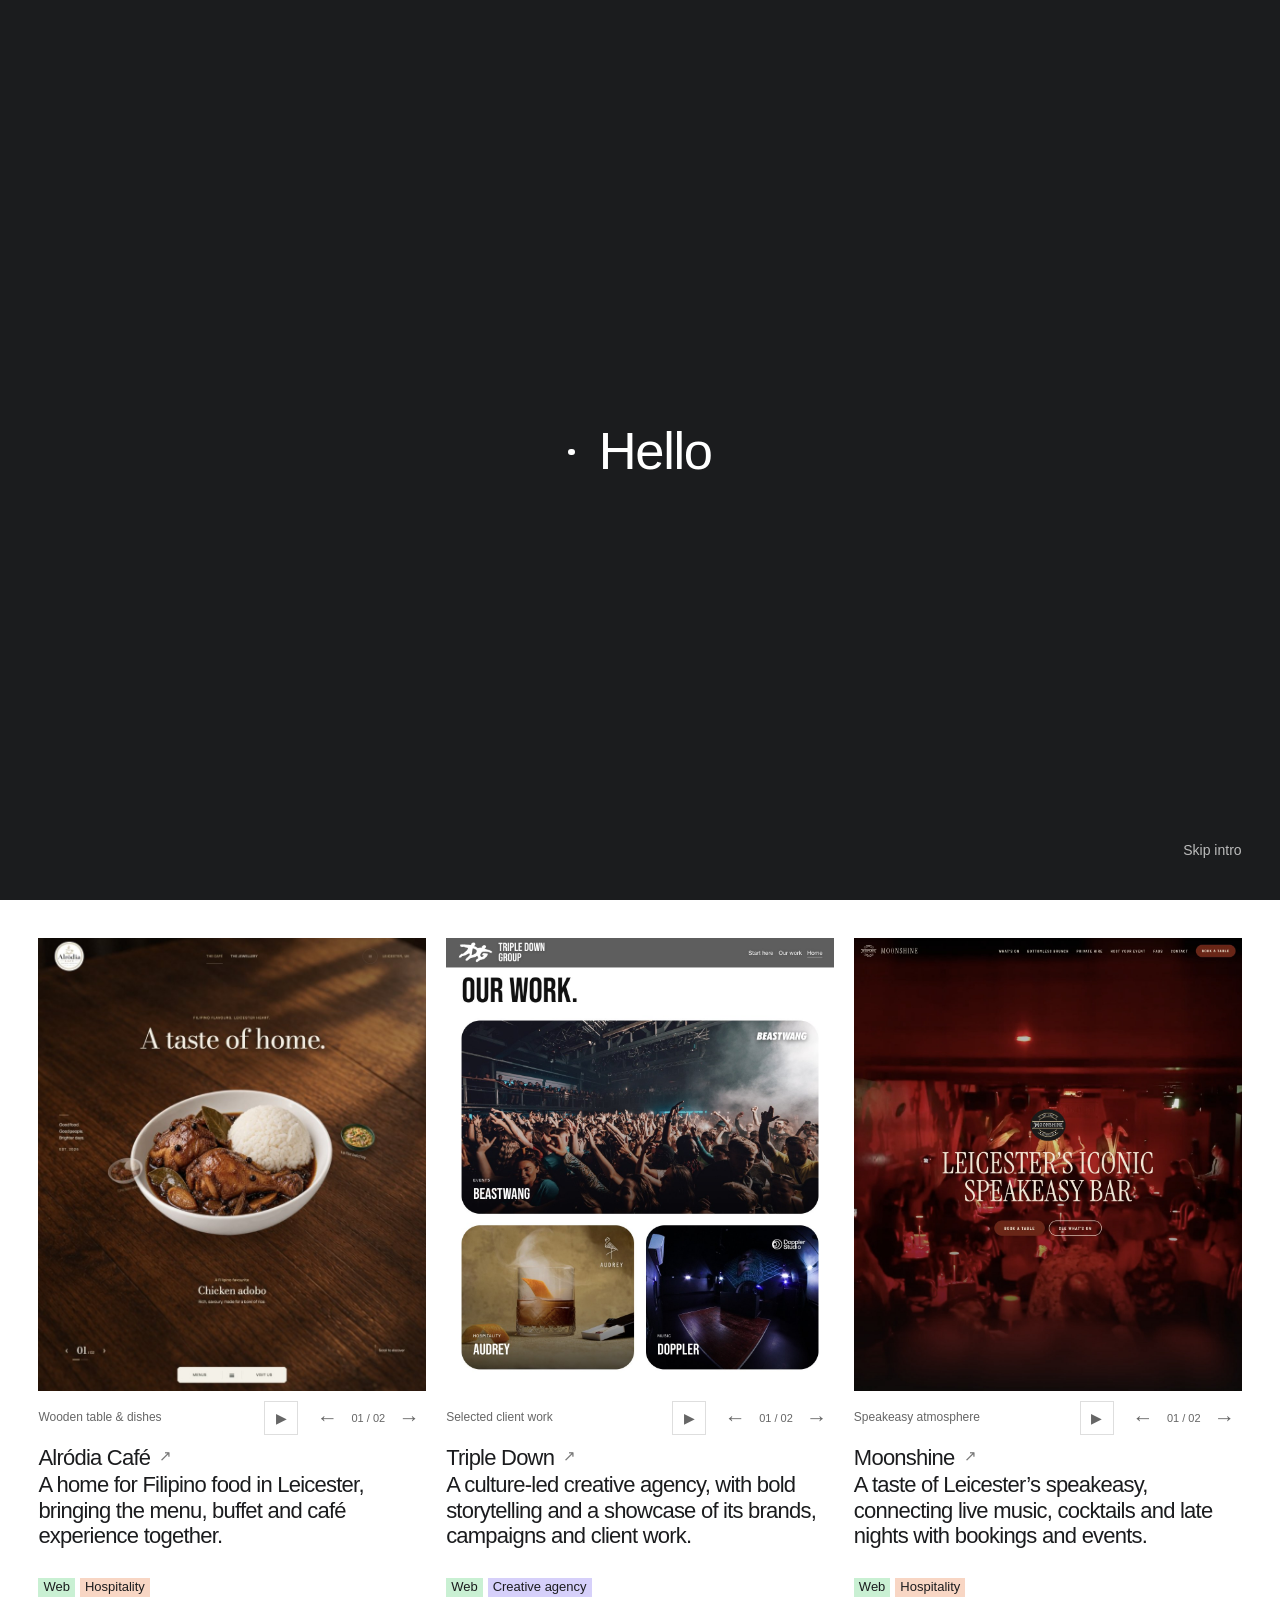
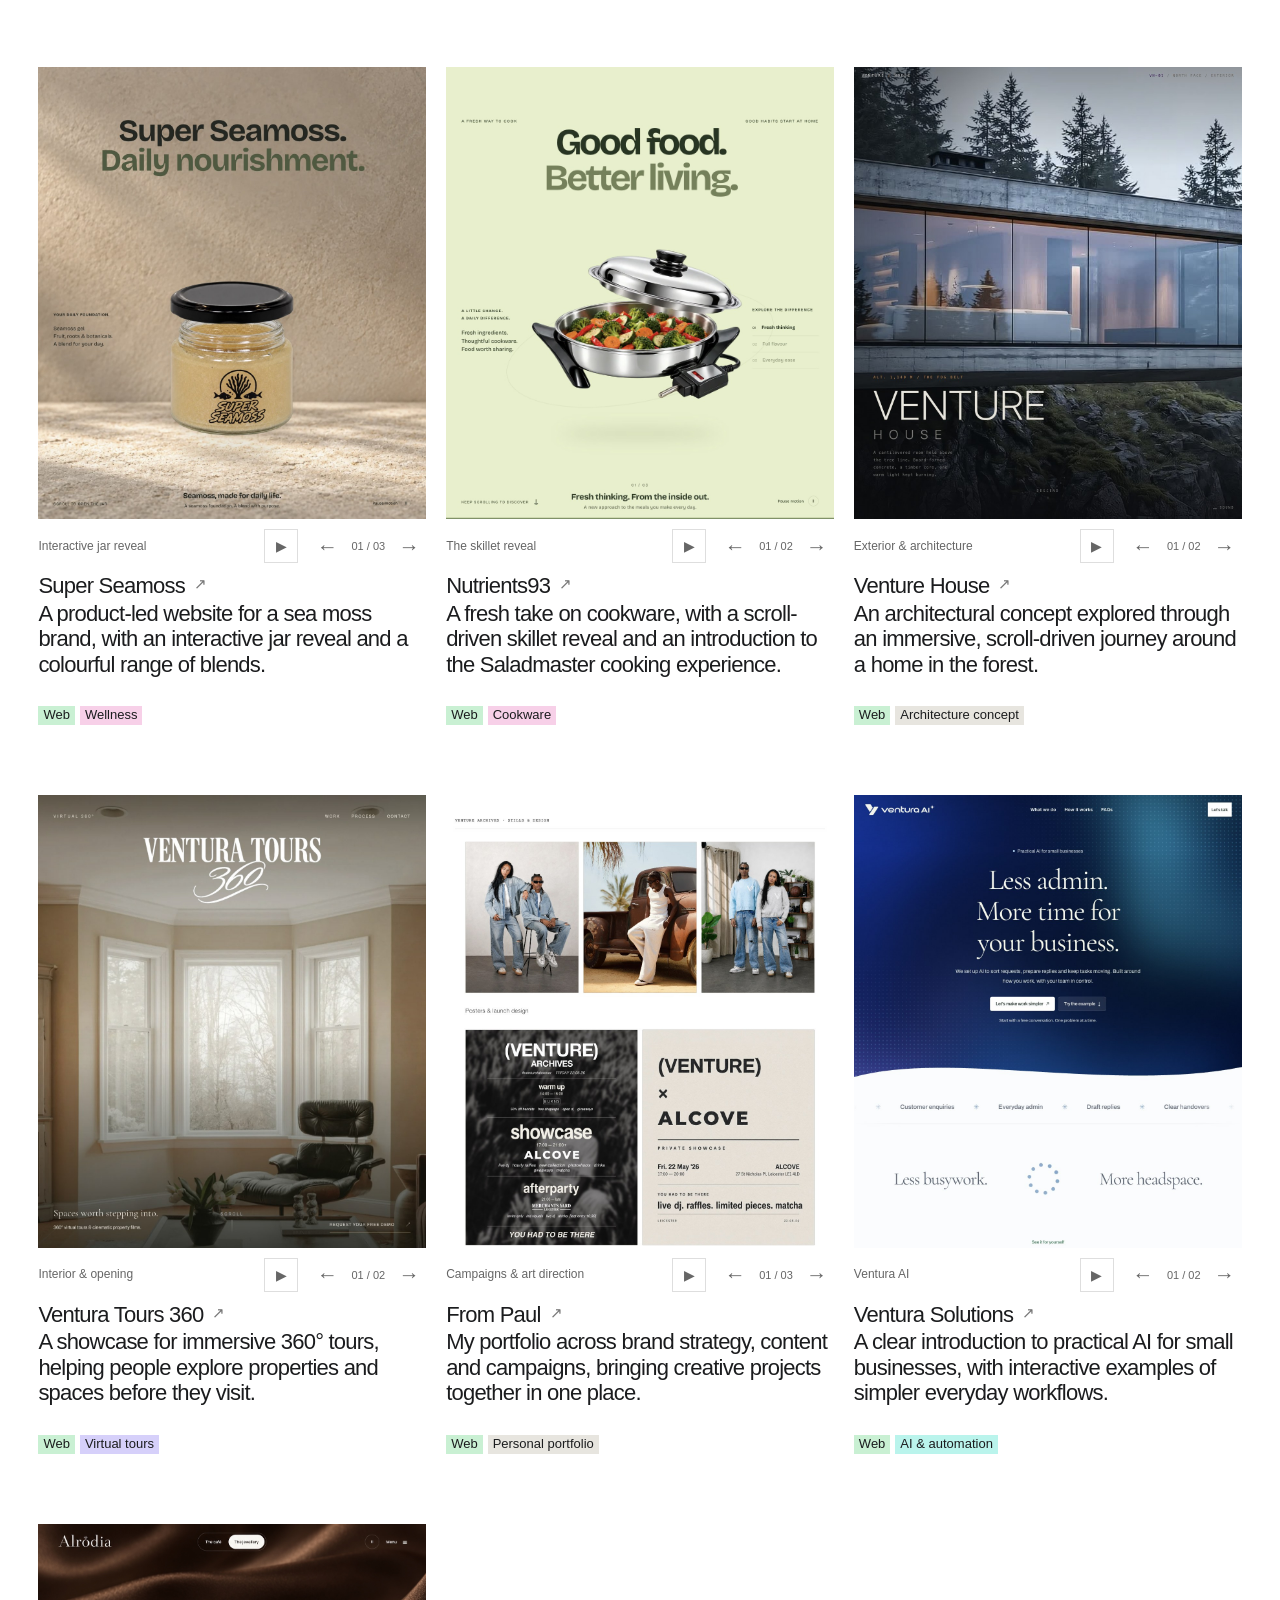
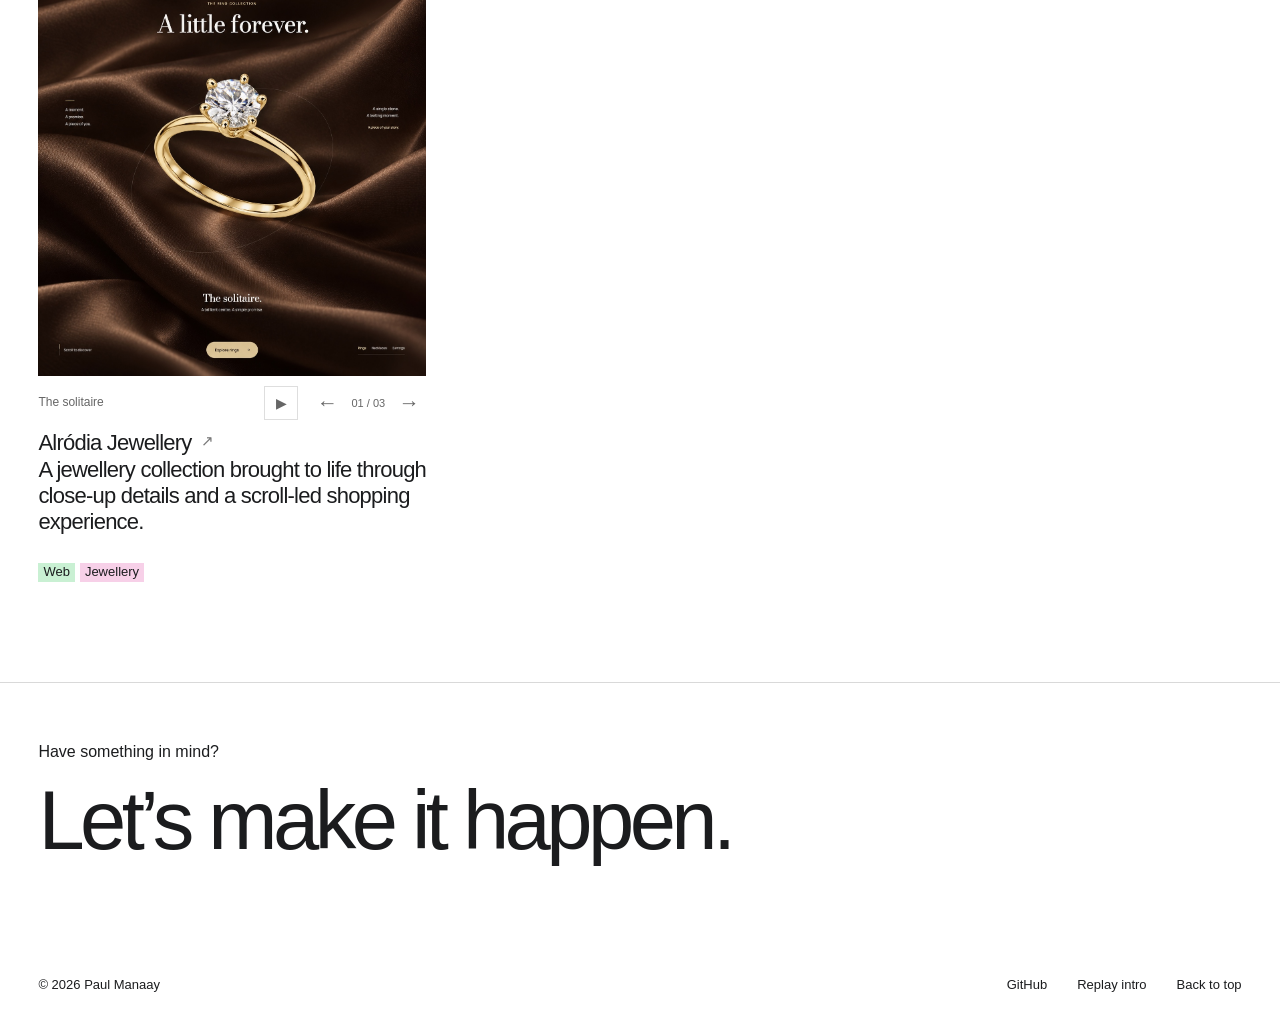
==== index.html @ 46b25675 "Publish Paul Manaay website portfolio" ====
<!doctype html>
<html lang="en">
<head>
  <meta charset="utf-8">
  <meta name="viewport" content="width=device-width,initial-scale=1">
  <meta name="theme-color" content="#999d9e">
  <meta name="description" content="Websites, brands and digital experiences by Paul Manaay. Explore selected work for Alródia, Triple Down, Moonshine and more.">
  <title>Paul Manaay | Selected websites</title>
  <link rel="icon" type="image/svg+xml" href="data:image/svg+xml,%3Csvg xmlns='http://www.w3.org/2000/svg' viewBox='0 0 64 64'%3E%3Crect width='64' height='64' rx='32' fill='%231b1c1e'/%3E%3Ctext x='32' y='43' fill='white' font-family='Arial,sans-serif' font-size='32' text-anchor='middle'%3EP%3C/text%3E%3C/svg%3E">
  <link rel="preload" as="image" href="assets/paul-studio-cutout-v2.png" fetchpriority="high">
  <link rel="stylesheet" href="style.css">
  <script src="app.js" defer></script>
</head>
<body>
  <div class="intro" id="intro" hidden>
    <p class="greeting" aria-hidden="true">Hello</p>
    <button class="skip-intro" type="button">Skip intro</button>
  </div>
  <a class="skip-link" href="#work">Skip to websites</a>
  <main>
    <section class="hero" id="top" aria-label="Paul Manaay, designer and developer">
      <img class="hero-portrait" src="assets/paul-studio-cutout-v2.png" alt="Paul Manaay in a black shirt against a light grey studio background" width="1536" height="1024" fetchpriority="high">
      <header class="site-header">
        <a class="wordmark" href="#top" aria-label="Paul Manaay home">© <span>Paul Manaay</span></a>
        <nav aria-label="Main navigation"><a href="#work">Work</a><a href="mailto:frompaulxam@gmail.com">Contact</a></nav>
      </header>
      <p class="hero-role">Independent designer<br>&amp; developer</p>
      <div class="name-marquee" aria-hidden="true"><div class="name-track"><span>Paul Manaay <i class="name-rule"></i>&nbsp;</span><span>Paul Manaay <i class="name-rule"></i>&nbsp;</span></div></div>
      <h1 class="sr-only">Paul Manaay</h1>
      <div class="hero-bottom"><a href="#work">Selected websites <span class="work-count">10</span></a><button class="motion-toggle" type="button" aria-pressed="false">Pause motion</button></div>
    </section>
    <section class="work" id="work" aria-labelledby="work-title">
      <h2 class="sr-only" id="work-title">Selected websites</h2>
      <div class="project-grid" id="project-grid">
                <article class="project" data-project-name="Alródia Café" data-url="https://venturasolutions.co.uk/alrodiacafe/">
          <div class="project-image"><a class="project-cover" href="https://venturasolutions.co.uk/alrodiacafe/" target="_blank" rel="noopener noreferrer" aria-haspopup="dialog" aria-label="Preview Alródia Café">
          <img class="preview-frame is-active" src="assets/alrodia-cafe-wood.jpg" data-label="Wooden table &amp; dishes" alt="Alródia Café: Wooden table &amp; dishes" width="1200" height="1400" loading="lazy" decoding="async" aria-hidden="false">
          <img class="preview-frame" data-src="assets/alrodia-cafe-menu.jpg" data-label="Food &amp; menu" alt="Alródia Café: Food &amp; menu" width="1200" height="1400" loading="lazy" decoding="async" aria-hidden="true">
          <video class="preview-video" data-src="assets/previews/alrodia-cafe-scroll-v2.mp4" data-label="Opening &amp; scroll" preload="none" muted playsinline loop aria-hidden="true" tabindex="-1"></video>
          <span class="visit">View highlights</span></a></div>
          <div class="preview-rail"><span class="preview-label">Wooden table &amp; dishes</span><div class="preview-controls"><button class="preview-play" type="button" aria-label="Play Alródia Café animation" aria-pressed="false" title="Play preview"><span aria-hidden="true">▶</span></button><button class="preview-prev" type="button" aria-label="Previous Alródia Café highlight">←</button><span class="preview-count" aria-hidden="true">01 / 02</span><button class="preview-next" type="button" aria-label="Next Alródia Café highlight">→</button></div></div>
          <div class="project-caption"><h3><a href="https://venturasolutions.co.uk/alrodiacafe/" target="_blank" rel="noopener noreferrer">Alródia Café<span class="project-external" aria-hidden="true">↗</span></a></h3><p>A home for Filipino food in Leicester, bringing the menu, buffet and café experience together.</p><div class="project-tags"><span class="tag-web">Web</span><span class="tag-hospitality">Hospitality</span></div></div>
        </article>
                <article class="project" data-project-name="Triple Down" data-url="https://frompaulxam-gif.github.io/triple-down-preview/variants/d/?v=combined-1">
          <div class="project-image"><a class="project-cover" href="https://frompaulxam-gif.github.io/triple-down-preview/variants/d/?v=combined-1" target="_blank" rel="noopener noreferrer" aria-haspopup="dialog" aria-label="Preview Triple Down">
          <img class="preview-frame is-active" src="assets/triple-down-work.jpg" data-label="Selected client work" alt="Triple Down: Selected client work" width="1200" height="1400" loading="lazy" decoding="async" aria-hidden="false">
          <img class="preview-frame" data-src="assets/triple-down.jpg" data-label="Brand &amp; opening" alt="Triple Down: Brand &amp; opening" width="1200" height="1400" loading="lazy" decoding="async" aria-hidden="true">
          <video class="preview-video" data-src="assets/previews/triple-down.mp4" preload="none" muted playsinline loop aria-hidden="true" tabindex="-1"></video>
          <span class="visit">View highlights</span></a></div>
          <div class="preview-rail"><span class="preview-label">Selected client work</span><div class="preview-controls"><button class="preview-play" type="button" aria-label="Play Triple Down animation" aria-pressed="false" title="Play preview"><span aria-hidden="true">▶</span></button><button class="preview-prev" type="button" aria-label="Previous Triple Down highlight">←</button><span class="preview-count" aria-hidden="true">01 / 02</span><button class="preview-next" type="button" aria-label="Next Triple Down highlight">→</button></div></div>
          <div class="project-caption"><h3><a href="https://frompaulxam-gif.github.io/triple-down-preview/variants/d/?v=combined-1" target="_blank" rel="noopener noreferrer">Triple Down<span class="project-external" aria-hidden="true">↗</span></a></h3><p>A culture-led creative agency, with bold storytelling and a showcase of its brands, campaigns and client work.</p><div class="project-tags"><span class="tag-web">Web</span><span class="tag-creative">Creative agency</span></div></div>
        </article>
        <article class="project" data-project-name="Moonshine" data-url="https://moonshineleicester.co.uk/">
          <div class="project-image"><a class="project-cover" href="https://moonshineleicester.co.uk/" target="_blank" rel="noopener noreferrer" aria-haspopup="dialog" aria-label="Preview Moonshine">
          <img class="preview-frame is-active" src="assets/moonshine.jpg" data-label="Speakeasy atmosphere" alt="Moonshine: Speakeasy atmosphere" width="1200" height="1400" loading="lazy" decoding="async" aria-hidden="false">
          <img class="preview-frame" data-src="assets/moonshine-venue.jpg" data-label="Venue &amp; private hire" alt="Moonshine: Venue &amp; private hire" width="1200" height="1400" loading="lazy" decoding="async" aria-hidden="true">
          <video class="preview-video" data-src="assets/previews/moonshine.mp4" preload="none" muted playsinline loop aria-hidden="true" tabindex="-1"></video>
          <span class="visit">View highlights</span></a></div>
          <div class="preview-rail"><span class="preview-label">Speakeasy atmosphere</span><div class="preview-controls"><button class="preview-play" type="button" aria-label="Play Moonshine animation" aria-pressed="false" title="Play preview"><span aria-hidden="true">▶</span></button><button class="preview-prev" type="button" aria-label="Previous Moonshine highlight">←</button><span class="preview-count" aria-hidden="true">01 / 02</span><button class="preview-next" type="button" aria-label="Next Moonshine highlight">→</button></div></div>
          <div class="project-caption"><h3><a href="https://moonshineleicester.co.uk/" target="_blank" rel="noopener noreferrer">Moonshine<span class="project-external" aria-hidden="true">↗</span></a></h3><p>A taste of Leicester’s speakeasy, connecting live music, cocktails and late nights with bookings and events.</p><div class="project-tags"><span class="tag-web">Web</span><span class="tag-hospitality">Hospitality</span></div></div>
        </article>
        <article class="project" data-project-name="Super Seamoss" data-url="https://venturasolutions.co.uk/superseamoss/">
          <div class="project-image"><a class="project-cover" href="https://venturasolutions.co.uk/superseamoss/" target="_blank" rel="noopener noreferrer" aria-haspopup="dialog" aria-label="Preview Super Seamoss">
          <img class="preview-frame is-active" src="assets/super-seamoss-reveal.jpg" data-label="Interactive jar reveal" alt="Super Seamoss: Interactive jar reveal" width="1200" height="1400" loading="lazy" decoding="async" aria-hidden="false">
          <img class="preview-frame" data-src="assets/super-seamoss-collection.jpg" data-label="The blend collection" alt="Super Seamoss: The blend collection" width="1200" height="1400" loading="lazy" decoding="async" aria-hidden="true">
          <img class="preview-frame" data-src="assets/super-seamoss.jpg" data-label="Opening scene" alt="Super Seamoss: Opening scene" width="1200" height="1400" loading="lazy" decoding="async" aria-hidden="true">
          <video class="preview-video" data-src="assets/previews/super-seamoss-scroll-v2.mp4" data-label="Opening &amp; scroll" preload="none" muted playsinline loop aria-hidden="true" tabindex="-1"></video>
          <span class="visit">View highlights</span></a></div>
          <div class="preview-rail"><span class="preview-label">Interactive jar reveal</span><div class="preview-controls"><button class="preview-play" type="button" aria-label="Play Super Seamoss animation" aria-pressed="false" title="Play preview"><span aria-hidden="true">▶</span></button><button class="preview-prev" type="button" aria-label="Previous Super Seamoss highlight">←</button><span class="preview-count" aria-hidden="true">01 / 03</span><button class="preview-next" type="button" aria-label="Next Super Seamoss highlight">→</button></div></div>
          <div class="project-caption"><h3><a href="https://venturasolutions.co.uk/superseamoss/" target="_blank" rel="noopener noreferrer">Super Seamoss<span class="project-external" aria-hidden="true">↗</span></a></h3><p>A product-led website for a sea moss brand, with an interactive jar reveal and a colourful range of blends.</p><div class="project-tags"><span class="tag-web">Web</span><span class="tag-retail">Wellness</span></div></div>
        </article>
        <article class="project" id="nutrients93" data-project-name="Nutrients93" data-url="https://venturasolutions.co.uk/nutrients93/">
          <div class="project-image"><a class="project-cover" href="https://venturasolutions.co.uk/nutrients93/" target="_blank" rel="noopener noreferrer" aria-haspopup="dialog" aria-label="Preview Nutrients93">
          <img class="preview-frame is-active" src="assets/nutrients93.jpg" data-label="The skillet reveal" alt="Nutrients93: an open skillet of fresh vegetables beneath Good food. Better living." width="1056" height="1232" loading="lazy" decoding="async" aria-hidden="false">
          <img class="preview-frame" data-src="assets/nutrients93-cookware.jpg" data-label="Meet the cookware" alt="Nutrients93: Saladmaster cookware and cooking features" width="1056" height="1232" loading="lazy" decoding="async" aria-hidden="true">
          <video class="preview-video" data-src="assets/previews/nutrients93-scroll.mp4" data-label="Skillet &amp; scroll" preload="none" muted playsinline loop aria-hidden="true" tabindex="-1"></video>
          <span class="visit">View highlights</span></a></div>
          <div class="preview-rail"><span class="preview-label">The skillet reveal</span><div class="preview-controls"><button class="preview-play" type="button" aria-label="Play Nutrients93 animation" aria-pressed="false" title="Play preview"><span aria-hidden="true">▶</span></button><button class="preview-prev" type="button" aria-label="Previous Nutrients93 highlight">←</button><span class="preview-count" aria-hidden="true">01 / 02</span><button class="preview-next" type="button" aria-label="Next Nutrients93 highlight">→</button></div></div>
          <div class="project-caption"><h3><a href="https://venturasolutions.co.uk/nutrients93/" target="_blank" rel="noopener noreferrer">Nutrients93<span class="project-external" aria-hidden="true">↗</span></a></h3><p>A fresh take on cookware, with a scroll-driven skillet reveal and an introduction to the Saladmaster cooking experience.</p><div class="project-tags"><span class="tag-web">Web</span><span class="tag-retail">Cookware</span></div></div>
        </article>
        <article class="project" data-project-name="Venture House" data-url="https://frompaulxam-gif.github.io/venture-house/">
          <div class="project-image"><a class="project-cover" href="https://frompaulxam-gif.github.io/venture-house/" target="_blank" rel="noopener noreferrer" aria-haspopup="dialog" aria-label="Preview Venture House">
          <img class="preview-frame is-active" src="assets/venture-house.jpg" data-label="Exterior &amp; architecture" alt="Venture House: Exterior &amp; architecture" width="1200" height="1400" loading="lazy" decoding="async" aria-hidden="false">
          <img class="preview-frame" data-src="assets/venture-house-interior.jpg" data-label="Inside the timber core" alt="Venture House: Inside the timber core" width="1200" height="1400" loading="lazy" decoding="async" aria-hidden="true">
          <video class="preview-video" data-src="assets/previews/venture-house-scroll-v2.mp4" data-label="Opening &amp; scroll" preload="none" muted playsinline loop aria-hidden="true" tabindex="-1"></video>
          <span class="visit">View highlights</span></a></div>
          <div class="preview-rail"><span class="preview-label">Exterior &amp; architecture</span><div class="preview-controls"><button class="preview-play" type="button" aria-label="Play Venture House animation" aria-pressed="false" title="Play preview"><span aria-hidden="true">▶</span></button><button class="preview-prev" type="button" aria-label="Previous Venture House highlight">←</button><span class="preview-count" aria-hidden="true">01 / 02</span><button class="preview-next" type="button" aria-label="Next Venture House highlight">→</button></div></div>
          <div class="project-caption"><h3><a href="https://frompaulxam-gif.github.io/venture-house/" target="_blank" rel="noopener noreferrer">Venture House<span class="project-external" aria-hidden="true">↗</span></a></h3><p>An architectural concept explored through an immersive, scroll-driven journey around a home in the forest.</p><div class="project-tags"><span class="tag-web">Web</span><span class="tag-concept">Architecture concept</span></div></div>
        </article>
        <article class="project" data-project-name="Ventura Tours 360" data-url="https://venturasolutions.co.uk/tours/">
          <div class="project-image"><a class="project-cover" href="https://venturasolutions.co.uk/tours/" target="_blank" rel="noopener noreferrer" aria-haspopup="dialog" aria-label="Preview Ventura Tours 360">
          <img class="preview-frame is-active" src="assets/ventura-tours.jpg" data-label="Interior &amp; opening" alt="Ventura Tours 360: Interior &amp; opening" width="1200" height="1400" loading="lazy" decoding="async" aria-hidden="false">
          <img class="preview-frame" data-src="assets/ventura-tours-demo.jpg" data-label="The 360° tour" alt="Ventura Tours 360: The 360° tour" width="1200" height="1400" loading="lazy" decoding="async" aria-hidden="true">
          <video class="preview-video" data-src="assets/previews/ventura-tours-scroll-v2.mp4" data-label="Opening &amp; scroll" preload="none" muted playsinline loop aria-hidden="true" tabindex="-1"></video>
          <span class="visit">View highlights</span></a></div>
          <div class="preview-rail"><span class="preview-label">Interior &amp; opening</span><div class="preview-controls"><button class="preview-play" type="button" aria-label="Play Ventura Tours 360 animation" aria-pressed="false" title="Play preview"><span aria-hidden="true">▶</span></button><button class="preview-prev" type="button" aria-label="Previous Ventura Tours 360 highlight">←</button><span class="preview-count" aria-hidden="true">01 / 02</span><button class="preview-next" type="button" aria-label="Next Ventura Tours 360 highlight">→</button></div></div>
          <div class="project-caption"><h3><a href="https://venturasolutions.co.uk/tours/" target="_blank" rel="noopener noreferrer">Ventura Tours 360<span class="project-external" aria-hidden="true">↗</span></a></h3><p>A showcase for immersive 360° tours, helping people explore properties and spaces before they visit.</p><div class="project-tags"><span class="tag-web">Web</span><span class="tag-creative">Virtual tours</span></div></div>
        </article>
        <article class="project" data-project-name="From Paul" data-url="https://frompaulxam-gif.github.io/">
          <div class="project-image"><a class="project-cover" href="https://frompaulxam-gif.github.io/" target="_blank" rel="noopener noreferrer" aria-haspopup="dialog" aria-label="Preview From Paul">
          <img class="preview-frame is-active" src="assets/from-paul-design.jpg" data-label="Campaigns &amp; art direction" alt="From Paul: Campaigns &amp; art direction" width="1200" height="1400" loading="lazy" decoding="async" aria-hidden="false">
          <img class="preview-frame" data-src="assets/from-paul-popup.jpg" data-label="Pop-up case study" alt="From Paul: Pop-up case study" width="1200" height="1400" loading="lazy" decoding="async" aria-hidden="true">
          <img class="preview-frame" data-src="assets/from-paul.jpg" data-label="Portfolio &amp; showreel" alt="From Paul: Portfolio &amp; showreel" width="1200" height="1400" loading="lazy" decoding="async" aria-hidden="true">
          <video class="preview-video" data-src="assets/previews/from-paul.mp4" preload="none" muted playsinline loop aria-hidden="true" tabindex="-1"></video>
          <span class="visit">View highlights</span></a></div>
          <div class="preview-rail"><span class="preview-label">Campaigns &amp; art direction</span><div class="preview-controls"><button class="preview-play" type="button" aria-label="Play From Paul animation" aria-pressed="false" title="Play preview"><span aria-hidden="true">▶</span></button><button class="preview-prev" type="button" aria-label="Previous From Paul highlight">←</button><span class="preview-count" aria-hidden="true">01 / 03</span><button class="preview-next" type="button" aria-label="Next From Paul highlight">→</button></div></div>
          <div class="project-caption"><h3><a href="https://frompaulxam-gif.github.io/" target="_blank" rel="noopener noreferrer">From Paul<span class="project-external" aria-hidden="true">↗</span></a></h3><p>My portfolio across brand strategy, content and campaigns, bringing creative projects together in one place.</p><div class="project-tags"><span class="tag-web">Web</span><span class="tag-concept">Personal portfolio</span></div></div>
        </article>
                <article class="project" data-project-name="Ventura Solutions" data-url="https://venturasolutions.co.uk/">
          <div class="project-image"><a class="project-cover" href="https://venturasolutions.co.uk/" target="_blank" rel="noopener noreferrer" aria-haspopup="dialog" aria-label="Preview Ventura Solutions">
          <img class="preview-frame is-active" src="assets/ventura-solutions.jpg" data-label="Ventura AI" alt="Ventura Solutions: Ventura AI" width="1200" height="1400" loading="lazy" decoding="async" aria-hidden="false">
          <img class="preview-frame" data-src="assets/ventura-solutions-workflow.jpg" data-label="Interactive workflow" alt="Ventura Solutions: Interactive workflow" width="1200" height="1400" loading="lazy" decoding="async" aria-hidden="true">
          <video class="preview-video" data-src="assets/previews/ventura-solutions.mp4" preload="none" muted playsinline loop aria-hidden="true" tabindex="-1"></video>
          <span class="visit">View highlights</span></a></div>
          <div class="preview-rail"><span class="preview-label">Ventura AI</span><div class="preview-controls"><button class="preview-play" type="button" aria-label="Play Ventura Solutions animation" aria-pressed="false" title="Play preview"><span aria-hidden="true">▶</span></button><button class="preview-prev" type="button" aria-label="Previous Ventura Solutions highlight">←</button><span class="preview-count" aria-hidden="true">01 / 02</span><button class="preview-next" type="button" aria-label="Next Ventura Solutions highlight">→</button></div></div>
          <div class="project-caption"><h3><a href="https://venturasolutions.co.uk/" target="_blank" rel="noopener noreferrer">Ventura Solutions<span class="project-external" aria-hidden="true">↗</span></a></h3><p>A clear introduction to practical AI for small businesses, with interactive examples of simpler everyday workflows.</p><div class="project-tags"><span class="tag-web">Web</span><span class="tag-technology">AI &amp; automation</span></div></div>
        </article>
                <article class="project" data-project-name="Alródia Jewellery" data-url="https://venturasolutions.co.uk/alrodiajewellery/">
          <div class="project-image"><a class="project-cover" href="https://venturasolutions.co.uk/alrodiajewellery/" target="_blank" rel="noopener noreferrer" aria-haspopup="dialog" aria-label="Preview Alródia Jewellery">
          <img class="preview-frame is-active" src="assets/alrodia-jewellery-v2.jpg" data-label="The solitaire" alt="Alródia Jewellery: The solitaire" width="1200" height="1400" loading="lazy" decoding="async" aria-hidden="false">
          <img class="preview-frame" data-src="assets/alrodia-jewellery-necklace.jpg" data-label="The pendant" alt="Alródia Jewellery: The pendant" width="1200" height="1400" loading="lazy" decoding="async" aria-hidden="true">
          <img class="preview-frame" data-src="assets/alrodia-jewellery-earrings.jpg" data-label="The diamond drops" alt="Alródia Jewellery: The diamond drops" width="1200" height="1400" loading="lazy" decoding="async" aria-hidden="true">
          <video class="preview-video" data-src="assets/previews/alrodia-jewellery-scroll-v2.mp4" data-label="Opening &amp; scroll" preload="none" muted playsinline loop aria-hidden="true" tabindex="-1"></video>
          <span class="visit">View highlights</span></a></div>
          <div class="preview-rail"><span class="preview-label">The solitaire</span><div class="preview-controls"><button class="preview-play" type="button" aria-label="Play Alródia Jewellery animation" aria-pressed="false" title="Play preview"><span aria-hidden="true">▶</span></button><button class="preview-prev" type="button" aria-label="Previous Alródia Jewellery highlight">←</button><span class="preview-count" aria-hidden="true">01 / 03</span><button class="preview-next" type="button" aria-label="Next Alródia Jewellery highlight">→</button></div></div>
          <div class="project-caption"><h3><a href="https://venturasolutions.co.uk/alrodiajewellery/" target="_blank" rel="noopener noreferrer">Alródia Jewellery<span class="project-external" aria-hidden="true">↗</span></a></h3><p>A jewellery collection brought to life through close-up details and a scroll-led shopping experience.</p><div class="project-tags"><span class="tag-web">Web</span><span class="tag-retail">Jewellery</span></div></div>
        </article>
      </div>
    </section>
    <footer class="footer" id="contact"><p>Have something in mind?</p><a class="contact-link" href="mailto:frompaulxam@gmail.com">Let’s make it happen.</a><div class="footer-bottom"><span>© <span id="year">2026</span> Paul Manaay</span><a href="https://github.com/frompaulxam-gif" target="_blank" rel="noopener noreferrer">GitHub</a><button class="replay-intro" type="button">Replay intro</button><a href="#top">Back to top</a></div></footer>
  </main>
  <dialog class="preview-dialog" aria-labelledby="preview-title">
    <div class="preview-dialog-header"><h2 id="preview-title">Project preview</h2><div class="preview-header-actions"><button class="preview-zoom" type="button" aria-pressed="false">Zoom in</button><button class="preview-close" type="button" autofocus>Close <span aria-hidden="true">×</span></button></div></div>
    <div class="preview-dialog-stage"><img class="preview-dialog-image" alt=""></div>
    <div class="preview-dialog-footer"><div class="preview-dialog-meta"><span class="preview-dialog-label"></span><span class="preview-dialog-count"></span></div><div class="preview-dialog-controls"><button class="dialog-prev" type="button" aria-label="Previous highlight">←</button><button class="dialog-next" type="button" aria-label="Next highlight">→</button><a class="preview-website" target="_blank" rel="noopener noreferrer">Visit website <span aria-hidden="true">↗</span></a></div></div>
    <p class="sr-only preview-announcement" aria-live="polite"></p>
  </dialog>

</body>
</html>
---- style.css ----
:root{font-family:"Helvetica Neue",Helvetica,Arial,sans-serif;color:#1b1c1e;background:#fff;font-synthesis:none;--paper:#fff;--ink:#1b1c1e;--line:#d9d9d9;--gutter:clamp(20px,3vw,56px);scroll-behavior:smooth}
*{box-sizing:border-box}body{margin:0}button,a{-webkit-tap-highlight-color:transparent}a{color:inherit;text-decoration:none}button{font:inherit;color:inherit;cursor:pointer}button:focus-visible,a:focus-visible{outline:2px solid currentColor;outline-offset:6px}button:active{transform:translateY(1px)}.sr-only{position:absolute;width:1px;height:1px;padding:0;margin:-1px;overflow:hidden;clip:rect(0,0,0,0);white-space:nowrap;border:0}.skip-link{position:fixed;z-index:100;left:20px;top:20px;padding:15px 22px;background:white;color:#111;transform:translateY(-150%)}.skip-link:focus{transform:none}
.hero{position:relative;isolation:isolate;min-height:360px;height:100svh;height:100dvh;overflow:hidden;background:#999d9e;color:white}/* Scale from hero height so wider windows add space instead of enlarging Paul. */
.hero-portrait{position:absolute;top:0;left:50%;z-index:-2;width:auto;max-width:none;height:155%;translate:-50% 0;object-fit:contain;transform-origin:center 5%;pointer-events:none}.site-header{position:absolute;top:0;left:0;right:0;display:flex;align-items:center;justify-content:space-between;padding:28px var(--gutter);font-size:17px;line-height:1.4}.wordmark{display:flex;gap:9px}.site-header nav{display:flex;gap:36px}.site-header a{position:relative}.site-header nav a:after{content:"";position:absolute;left:0;right:0;bottom:-7px;height:1px;background:currentColor;transform:scaleX(0);transition:transform .25s}.site-header nav a:hover:after{transform:scaleX(1)}.hero-role{position:absolute;right:8%;top:41%;font-size:clamp(23px,2.2vw,36px);line-height:1.35;font-weight:400;letter-spacing:-.025em;margin:0}.name-marquee{position:absolute;left:0;right:0;bottom:8%;overflow:hidden;pointer-events:none}.name-track{display:flex;width:max-content;will-change:transform;animation:nameMove 27s linear infinite}.name-track span{white-space:nowrap;font-size:clamp(100px,15.5vw,310px);font-weight:400;line-height:1.18;letter-spacing:-.052em}.name-track i{font-style:normal;font-weight:300;display:inline-block;margin-left:.05em}.hero-bottom{position:absolute;bottom:30px;left:var(--gutter);right:var(--gutter);display:flex;align-items:center;justify-content:space-between;font-size:15px}.work-count{vertical-align:super;font-size:11px;margin-left:4px}.motion-toggle{border:0;padding:10px 0;background:transparent;font-size:13px}.hero-bottom a,.motion-toggle{text-shadow:0 1px 7px #0004}
.work{padding:var(--gutter) var(--gutter) 100px;scroll-margin-top:15px}.project-grid{display:grid;grid-template-columns:repeat(3,minmax(0,1fr));gap:70px 20px}.project{display:flex;flex-direction:column;min-width:0}.project-image{position:relative;flex-shrink:0;aspect-ratio:6/7;overflow:hidden;background:#f0f0f0}.project-image>img{display:block;width:100%;height:100%;object-fit:cover;object-position:top;transition:transform .7s cubic-bezier(.2,.7,.3,1),filter .4s}.project:hover .project-image>img{transform:scale(1.035);filter:brightness(.93)}.visit{position:absolute;left:50%;top:50%;transform:translate(-50%,-40%);background:white;color:#191919;padding:16px 23px;border-radius:100px;white-space:nowrap;opacity:0;transition:opacity .25s,transform .25s;font-size:14px}.project:hover .visit,.project:focus-visible .visit{opacity:1;transform:translate(-50%,-50%)} .project-caption{display:flex;flex:1;flex-direction:column;padding:23px 0 0}.project-caption h3,.project-caption p{font-size:clamp(21px,1.72vw,30px);line-height:1.16;letter-spacing:-.035em;font-weight:400;margin:0}.project-caption p{margin-top:2px;max-width:30em}.project-tags{display:flex;align-items:center;flex-wrap:wrap;gap:5px;margin-top:auto;padding-top:29px;font-size:13px;line-height:1.3;letter-spacing:0}.project-tags span{padding:1px 5px}.tag-web{background:#c9f0d3}.tag-hospitality{background:#f8d6c4}.tag-retail{background:#f7d0e8}.tag-creative{background:#d6d0fa}.tag-concept{background:#e7e5df}.tag-technology{background:#baf4ec}

.footer{padding:60px var(--gutter) 28px;border-top:1px solid var(--line)}.footer>p{font-size:16px;margin:0 0 12px}.contact-link{display:inline-block;font-size:clamp(36px,6.5vw,110px);letter-spacing:-.055em;line-height:1.15}.contact-link:hover{text-decoration:underline;text-decoration-thickness:2px;text-underline-offset:8px}.footer-bottom{display:flex;gap:30px;align-items:center;font-size:13px;margin-top:100px}.footer-bottom>span{margin-right:auto}.replay-intro{background:none;border:0;padding:8px 0}.footer-bottom a:hover,.replay-intro:hover{text-decoration:underline}
@keyframes nameMove{from{transform:translateX(0)}to{transform:translateX(-50%)}}.motion-paused .name-track{animation-play-state:paused}
.name-rule{width:.65em;height:.055em;background:currentColor;vertical-align:middle;margin-bottom:.07em}.intro{position:fixed;inset:0;z-index:90;background:#1b1c1e;color:#fff;display:grid;place-items:center;transform:translateY(0);border-radius:0;transition:transform .85s cubic-bezier(.76,0,.24,1),border-radius .85s cubic-bezier(.76,0,.24,1)}.intro[hidden]{display:none}.intro.leaving{transform:translateY(-110%);border-radius:0 0 50% 50%;pointer-events:none}.greeting{font-size:clamp(36px,4.1vw,68px);font-weight:400;letter-spacing:-.025em;margin:0}.greeting:before{content:"";display:inline-block;width:.13em;height:.13em;border-radius:50%;background:currentColor;vertical-align:middle;margin-right:.45em;margin-bottom:.1em}.skip-intro{position:absolute;bottom:30px;right:var(--gutter);background:transparent;border:0;padding:12px 0;font-size:14px;color:#bcbcbc}.intro-running{overflow:hidden}.intro-running .name-track{animation-play-state:paused}.intro-running .hero-portrait{transform:translateY(2%)}.hero-portrait{transition:transform 1.6s cubic-bezier(.22,1,.36,1)}.project{animation:projectReveal both;animation-timeline:view();animation-range:entry 0% entry 18%}@keyframes projectReveal{from{opacity:.45;transform:translateY(25px)}to{opacity:1;transform:translateY(0)}}.motion-paused .project{animation:none}
@media(min-width:1800px){.hero-role{right:12%}.project-grid{gap:80px 24px}}@media(max-width:1023px){.hero-role{right:5%;top:43%;font-size:23px}.project-grid{grid-template-columns:repeat(2,minmax(0,1fr))}.name-track span{font-size:19vw}}
@media(max-width:639px){.site-header{padding-top:24px;font-size:15px}.site-header nav{gap:23px}.hero-role{left:var(--gutter);right:auto;top:auto;bottom:100px;font-size:24px}.name-track span{font-size:28vw;letter-spacing:-.055em}.hero-bottom{bottom:21px;font-size:13px}.motion-toggle{font-size:12px}.work{padding-bottom:65px}.project-grid{grid-template-columns:1fr;gap:48px}.project-caption{padding-top:18px}.project-caption h3,.project-caption p{font-size:23px}.project-tags{padding-top:23px}.project-image{aspect-ratio:6/7}.footer{padding-top:38px}.footer-bottom{margin-top:65px;gap:16px;flex-wrap:wrap}.footer-bottom>span{width:100%;margin-bottom:6px}.contact-link{font-size:10vw}}
.project-cover{display:block;position:absolute;inset:0;overflow:hidden}.preview-frame{position:absolute;inset:0;width:100%;height:100%;object-fit:cover;object-position:top;opacity:0;transition:opacity .45s ease}.preview-frame.is-active{opacity:1}.project-cover:focus-visible{outline-offset:-5px;outline:3px solid white}.preview-rail{display:flex;align-items:center;justify-content:space-between;gap:8px;margin-top:9px;min-height:36px;color:#666;font-size:12px}.preview-label{line-height:1.25}.preview-controls{display:flex;align-items:center;gap:7px;flex-shrink:0}.preview-controls button{width:34px;height:34px;border:0;background:transparent;font-size:21px;line-height:1}.preview-controls button:hover{background:#eee;color:#111}.preview-count{font-size:11px;font-variant-numeric:tabular-nums;white-space:nowrap}.project-caption{padding-top:9px}.project-external{font-size:.7em;display:inline-block;margin-left:9px;color:#777;vertical-align:top;padding-top:.15em}.project-caption h3 a:hover{text-decoration:underline;text-underline-offset:4px}.project-preview-open{overflow:hidden}.preview-dialog{border:0;padding:0;width:min(1160px,calc(100vw - 48px));height:calc(100dvh - 48px);max-width:none;max-height:1040px;background:#f7f7f5;color:var(--ink)}.preview-dialog[open]{display:grid;grid-template-rows:auto minmax(0,1fr) auto}.preview-dialog::backdrop{background:#141414dc;backdrop-filter:blur(7px)}.preview-dialog-header{display:flex;align-items:center;justify-content:space-between;gap:20px;padding:15px 23px;background:white}.preview-dialog-header h2{font-size:21px;font-weight:400;letter-spacing:-.03em;margin:0}.preview-close{background:none;border:0;padding:10px 0 10px 14px;font-size:14px}.preview-close span{font-size:24px;vertical-align:-2px;margin-left:14px}.preview-header-actions{display:flex;align-items:center;gap:20px}.preview-zoom{background:none;border:0;padding:10px 0;font-size:14px}.preview-dialog-stage{min-height:0;overflow:auto;overscroll-behavior:contain;background:#eae9e5;scrollbar-width:thin;padding:16px}.preview-dialog-image{display:block;width:100%;height:100%;object-fit:contain;margin:0 auto}.preview-dialog-stage.is-zoomed{padding:0}.is-zoomed .preview-dialog-image{height:auto;width:max(100%,800px);max-width:none}.preview-dialog-footer{display:flex;align-items:center;justify-content:space-between;gap:16px;padding:16px 23px;background:white}.preview-dialog-meta{display:flex;flex-direction:column;gap:6px;font-size:14px}.preview-dialog-count{font-size:12px;font-variant-numeric:tabular-nums;color:#777}.preview-dialog-controls{display:flex;align-items:center;gap:8px}.preview-dialog-controls button{border:1px solid #dedede;background:white;width:44px;height:44px;font-size:22px}.preview-dialog-controls button:hover{background:#eee}.preview-website{display:inline-flex;align-items:center;gap:30px;padding:14px 18px;background:#1b1c1e;color:white;font-size:13px;margin-left:10px;white-space:nowrap}.preview-website:hover{background:#444}
@media(max-width:639px){.preview-controls button{width:40px;height:40px}.preview-rail{margin-top:5px}.project-caption{padding-top:7px}.preview-dialog{width:100vw;height:100dvh;max-height:none;margin:0}.preview-dialog-header{padding:12px 18px}.preview-dialog-header h2{font-size:19px}.preview-dialog-stage{padding:0}.preview-dialog-footer{padding:15px 18px calc(15px + env(safe-area-inset-bottom));flex-wrap:wrap;gap:14px}.preview-dialog-meta{flex-direction:row;justify-content:space-between;align-items:center;width:100%}.preview-dialog-controls{width:100%}.preview-website{margin-left:auto}}
@media(prefers-reduced-motion:reduce){:root{scroll-behavior:auto}*,*:before,*:after{animation:none!important;transition:none!important}.name-track{transform:translateX(0)}.name-track span{font-size:14vw}.name-track span+span{display:none}.name-marquee{padding:0 var(--gutter)}.motion-toggle{display:none}}

.preview-video{position:absolute;inset:0;width:100%;height:100%;object-fit:cover;object-position:center;opacity:0;pointer-events:none;transition:opacity .22s ease}.is-playing .preview-video{opacity:1}.project-cover .visit{left:auto;top:auto;right:14px;bottom:14px;transform:translateY(6px);padding:11px 16px;font-size:12px}.project:hover .project-cover .visit,.project-cover:focus-visible .visit{transform:translateY(0)}.project.is-playing .visit{opacity:0}.preview-controls .preview-play{font-size:14px;border:1px solid #dedede;margin-right:5px}.preview-play[aria-pressed="true"]{background:#1b1c1e;color:white;border-color:#1b1c1e}.preview-controls .preview-play[aria-pressed="true"]:hover{background:#444;color:white}.is-loading-preview .preview-play{opacity:.5}.preview-video:focus{outline:none}@media(prefers-reduced-motion:reduce){.preview-video{transition:none}}

@media(max-width:639px){.preview-controls button{width:44px;height:44px}}

/* Portrait windows keep a little extra headroom and place the role below the name. */
@media(max-aspect-ratio:1/1){.hero-portrait{top:4%;height:145%}.name-marquee{top:49%;bottom:auto}.name-track span{font-size:24vw}.hero-role{left:var(--gutter);right:auto;top:auto;bottom:17%;font-size:clamp(24px,3.5vw,36px)}}
@media(max-width:639px) and (min-aspect-ratio:1/1){.hero-role{left:auto;right:var(--gutter);top:35%;bottom:auto;font-size:20px}.name-track span{font-size:19vw}.site-header{padding-top:18px}.hero-bottom{bottom:12px}}

@media(prefers-reduced-motion:reduce){.name-track span{font-size:14vw}}

/* Keep the supporting role clear of the large name in panoramic windows. */
@media(min-aspect-ratio:5/2){.hero-role{top:16%;font-size:24px;line-height:1.3}}
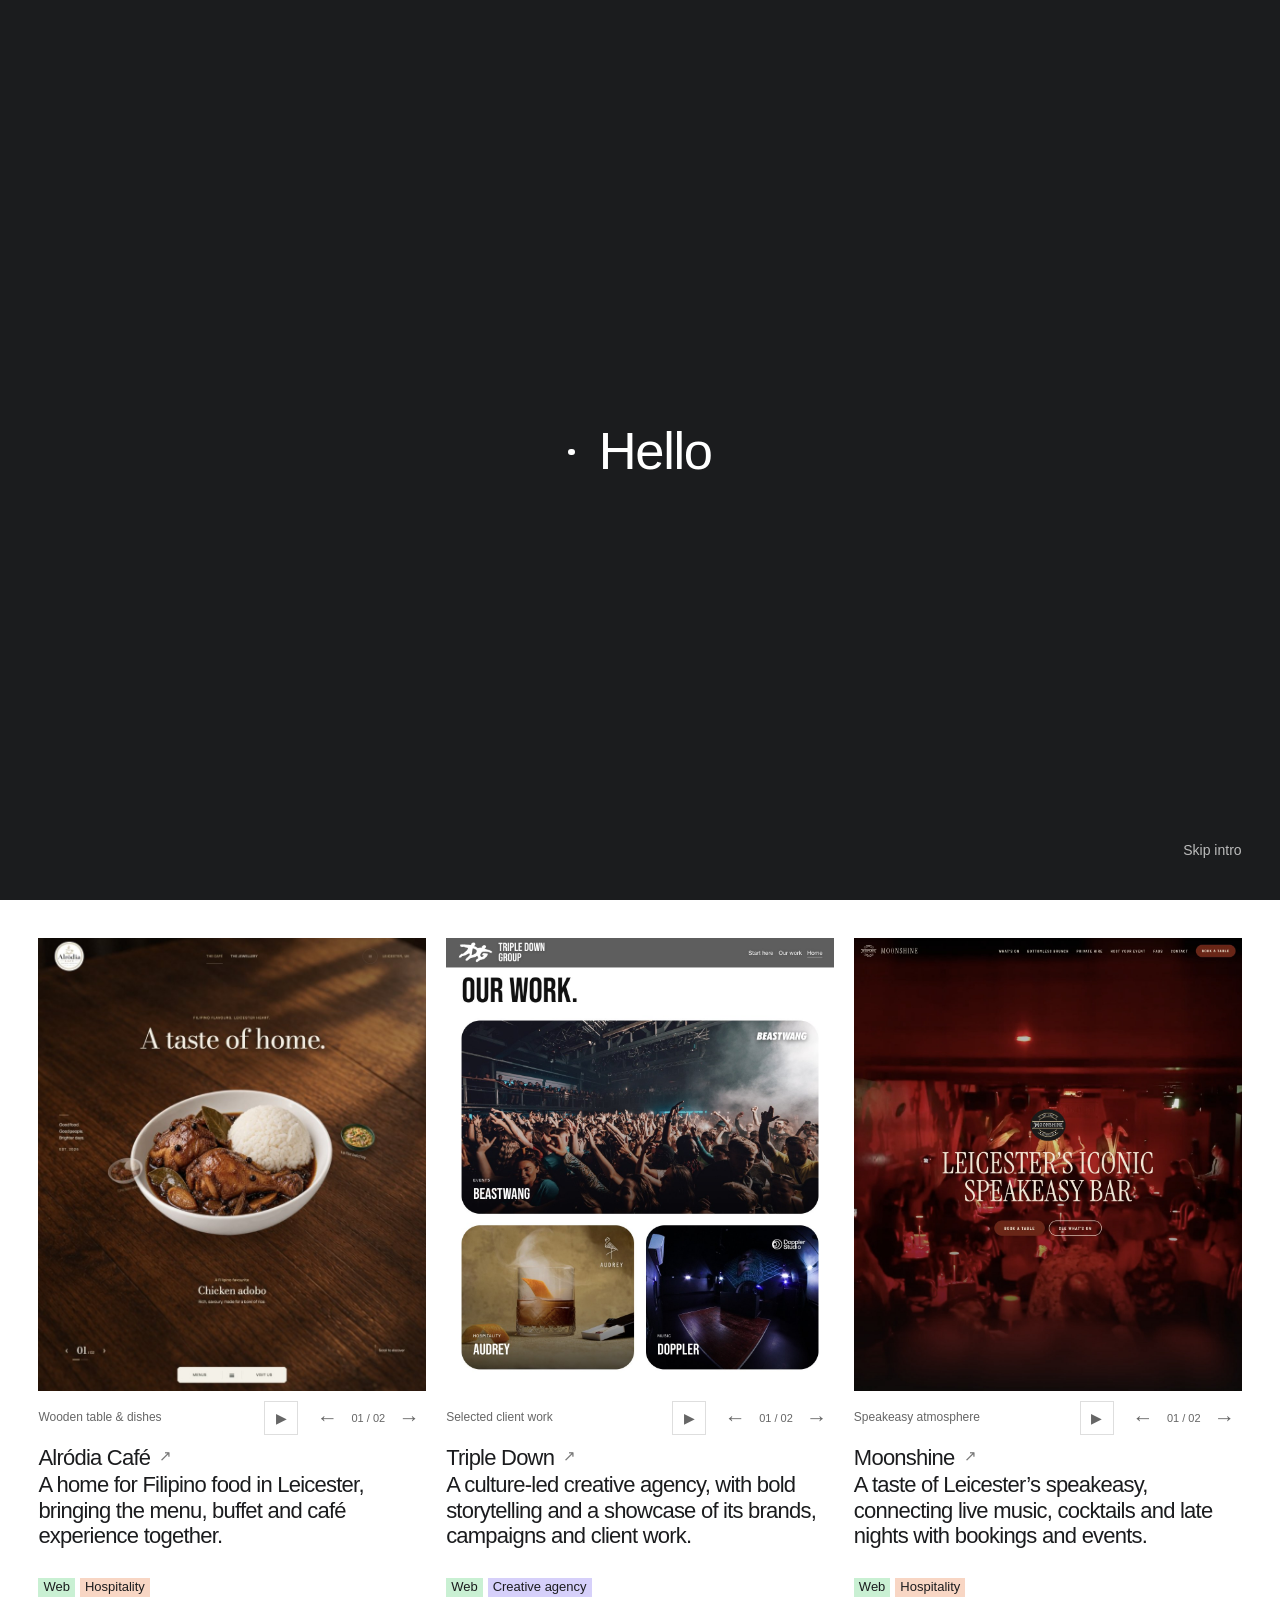
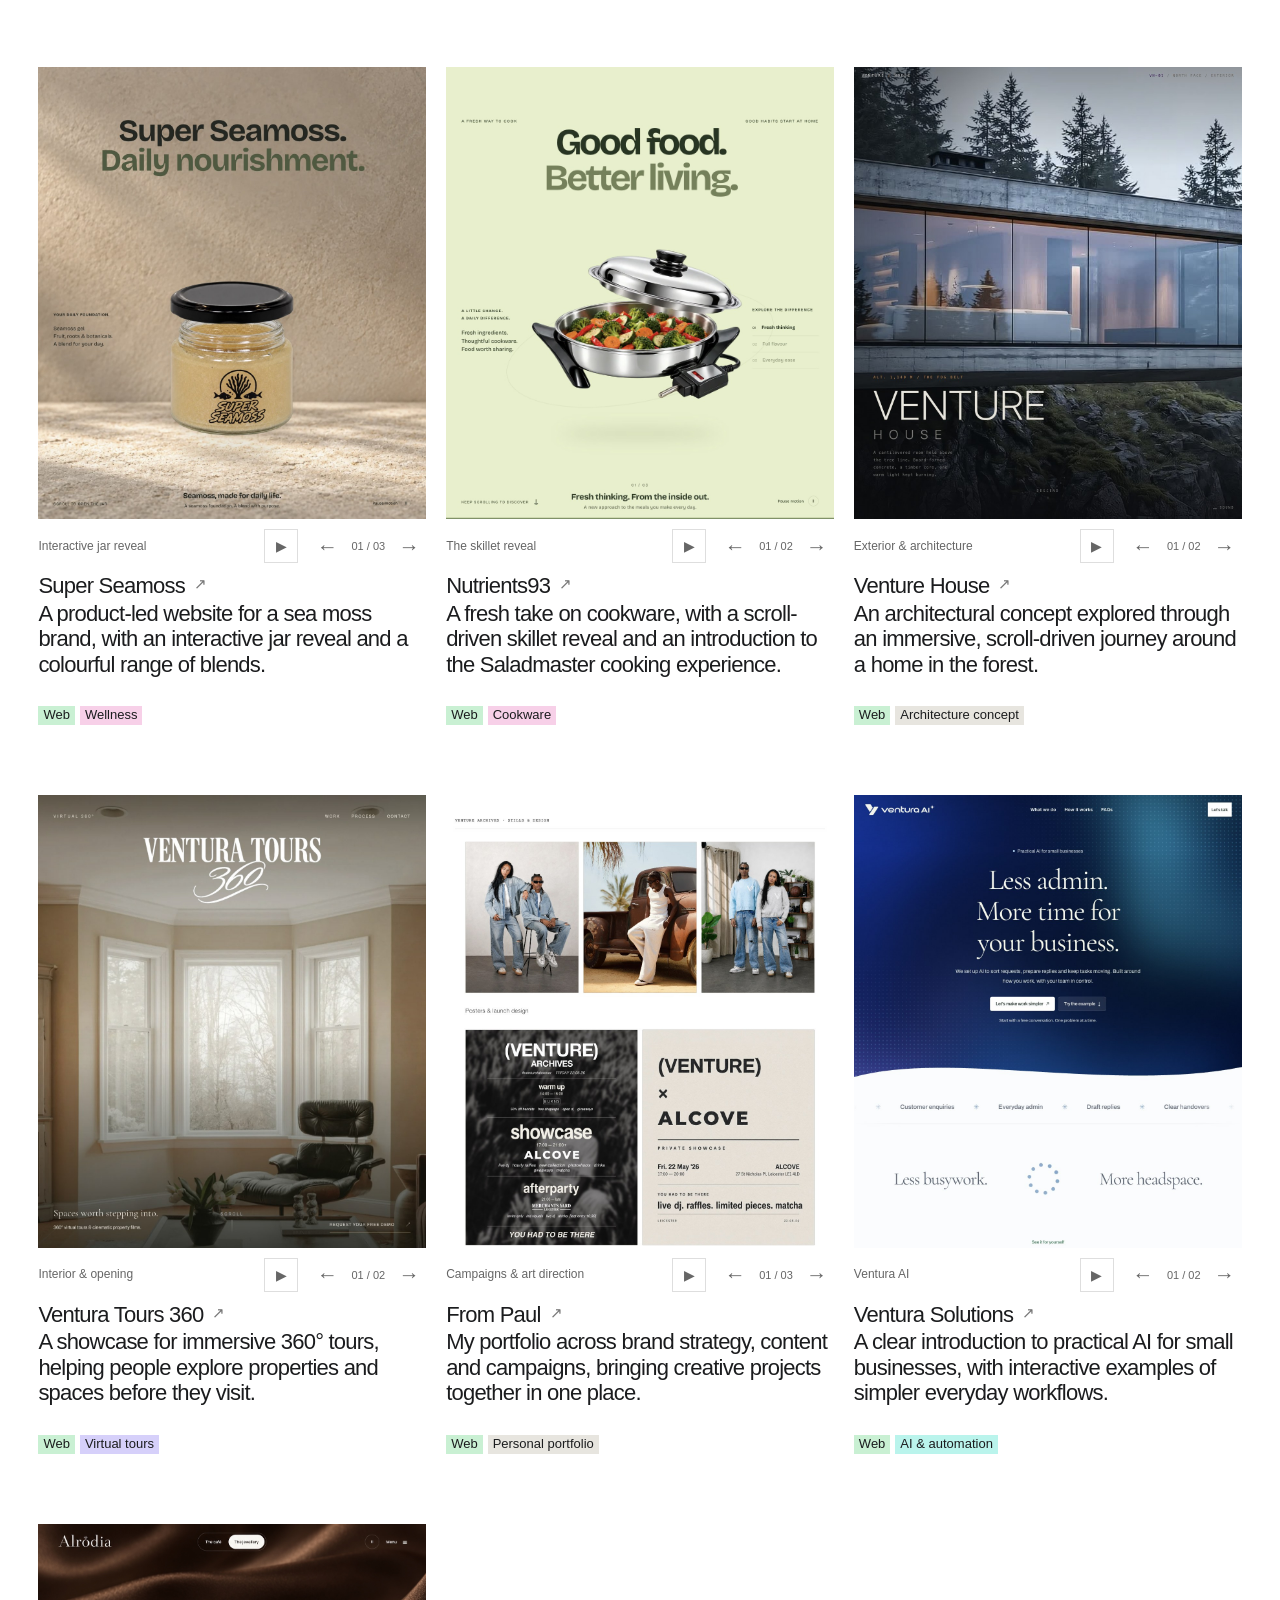
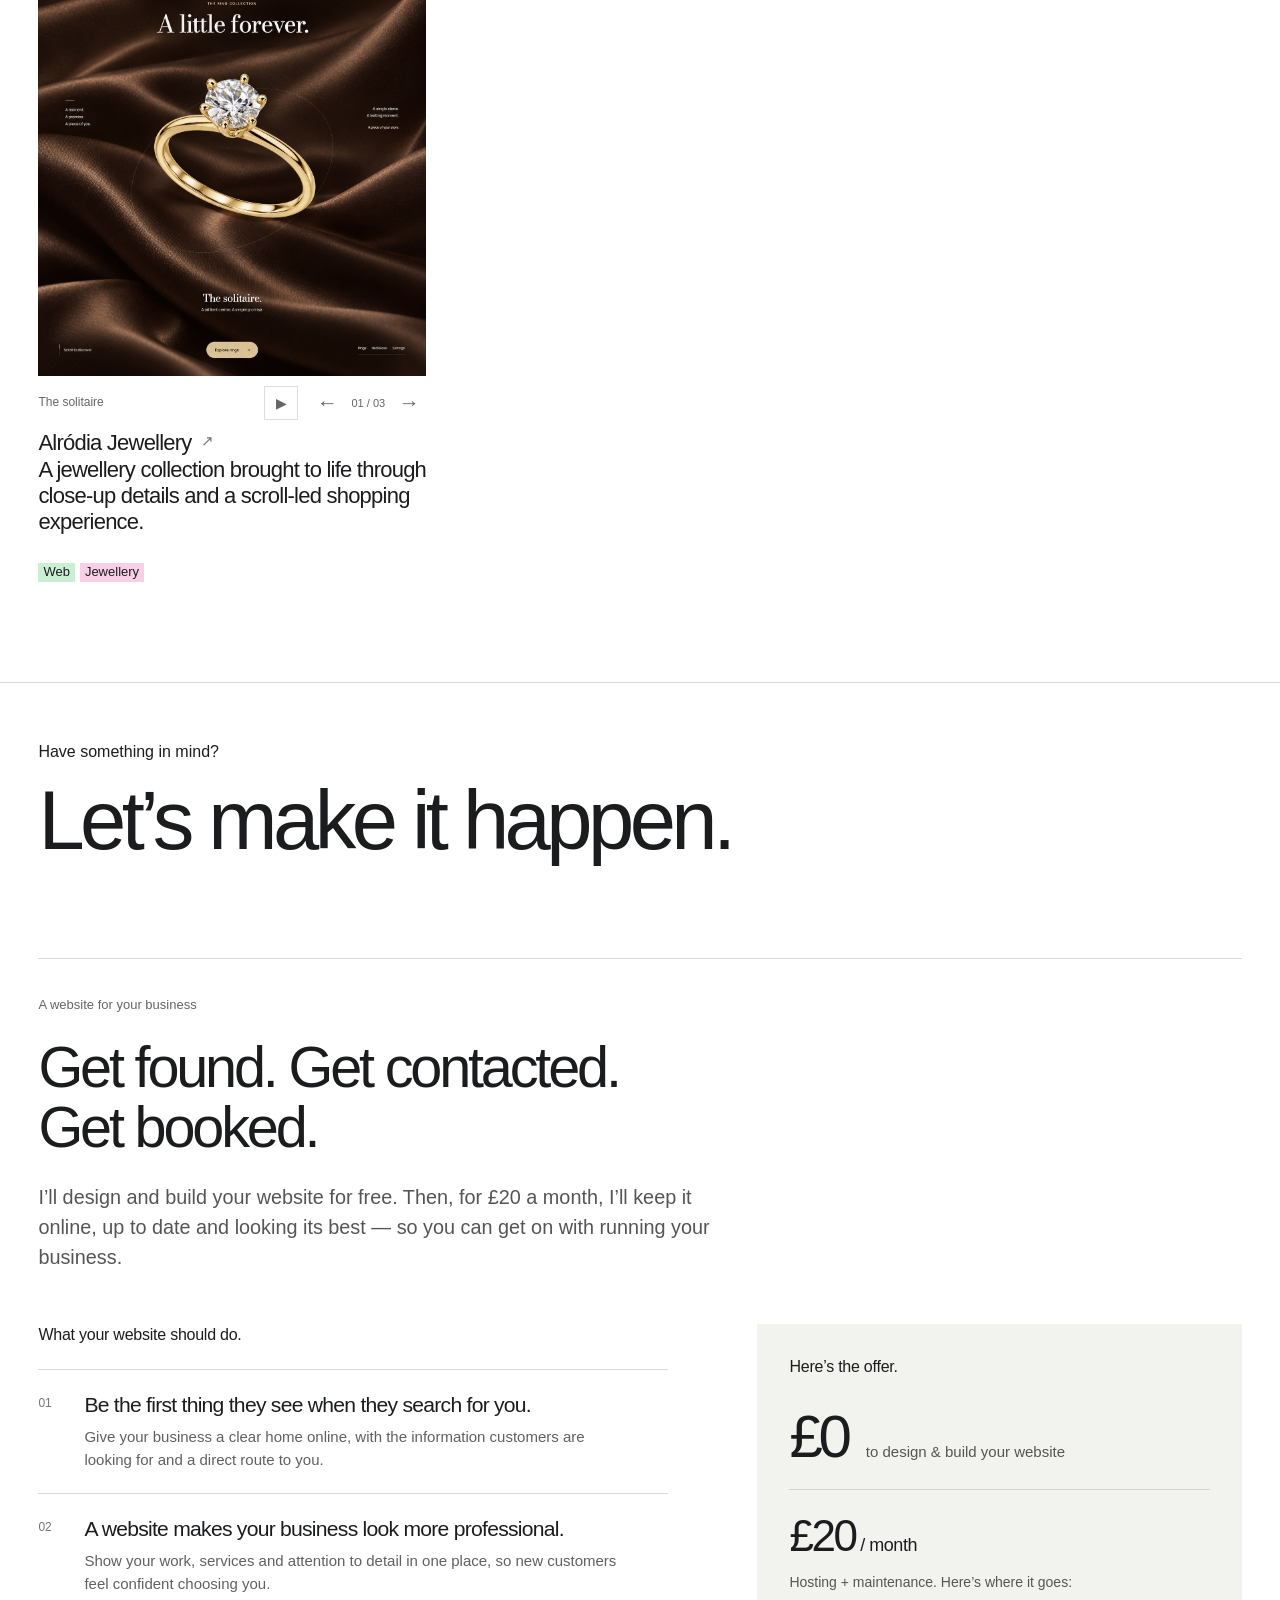
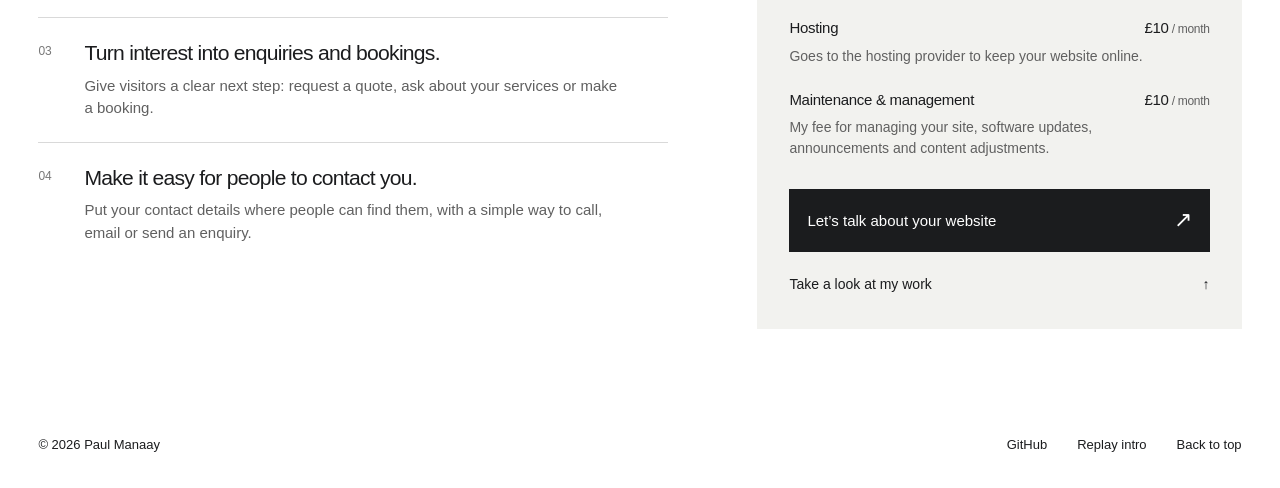
==== commit 32e427ca: "Make website offer copy focus on enquiries and bookings" ====
--- a/index.html
+++ b/index.html
@@ -27,7 +27,6 @@
       <p class="hero-role">Independent designer<br>&amp; developer</p>
       <div class="name-marquee" aria-hidden="true"><div class="name-track"><span>Paul Manaay <i class="name-rule"></i>&nbsp;</span><span>Paul Manaay <i class="name-rule"></i>&nbsp;</span></div></div>
       <h1 class="sr-only">Paul Manaay</h1>
-      <div class="hero-bottom"><a href="#work">Selected websites <span class="work-count">10</span></a><button class="motion-toggle" type="button" aria-pressed="false">Pause motion</button></div>
     </section>
     <section class="work" id="work" aria-labelledby="work-title">
       <h2 class="sr-only" id="work-title">Selected websites</h2>
@@ -127,7 +126,44 @@
         </article>
       </div>
     </section>
-    <footer class="footer" id="contact"><p>Have something in mind?</p><a class="contact-link" href="mailto:frompaulxam@gmail.com">Let’s make it happen.</a><div class="footer-bottom"><span>© <span id="year">2026</span> Paul Manaay</span><a href="https://github.com/frompaulxam-gif" target="_blank" rel="noopener noreferrer">GitHub</a><button class="replay-intro" type="button">Replay intro</button><a href="#top">Back to top</a></div></footer>
+    <footer class="footer" id="contact">
+      <p>Have something in mind?</p>
+      <a class="contact-link" href="mailto:frompaulxam@gmail.com">Let’s make it happen.</a>
+
+      <section class="offer" id="offer" aria-labelledby="offer-title" tabindex="-1">
+        <div class="offer-heading">
+          <p class="offer-eyebrow">A website for your business</p>
+          <h2 id="offer-title">Get found. Get contacted.<br>Get booked.</h2>
+          <p class="offer-message">I’ll design and build your website for free. Then, for £20 a month, I’ll keep it online, up to date and looking its best — so you can get on with running your business.</p>
+        </div>
+
+        <div class="offer-content">
+          <div class="offer-reasons">
+            <h3>What your website should do.</h3>
+            <ol class="offer-painpoints">
+              <li><span class="offer-number" aria-hidden="true">01</span><div><h4>Be the first thing they see when they search for you.</h4><p>Give your business a clear home online, with the information customers are looking for and a direct route to you.</p></div></li>
+              <li><span class="offer-number" aria-hidden="true">02</span><div><h4>A website makes your business look more professional.</h4><p>Show your work, services and attention to detail in one place, so new customers feel confident choosing you.</p></div></li>
+              <li><span class="offer-number" aria-hidden="true">03</span><div><h4>Turn interest into enquiries and bookings.</h4><p>Give visitors a clear next step: request a quote, ask about your services or make a booking.</p></div></li>
+              <li><span class="offer-number" aria-hidden="true">04</span><div><h4>Make it easy for people to contact you.</h4><p>Put your contact details where people can find them, with a simple way to call, email or send an enquiry.</p></div></li>
+            </ol>
+          </div>
+
+          <aside class="offer-pricing" aria-labelledby="offer-pricing-title">
+            <h3 id="offer-pricing-title">Here’s the offer.</h3>
+            <div class="offer-build"><strong>£0</strong><span>to design &amp; build your website</span></div>
+            <div class="offer-monthly"><strong>£20<span> / month</span></strong><p>Hosting + maintenance. Here’s where it goes:</p></div>
+            <dl class="offer-breakdown">
+              <div><dt><span>Hosting</span><strong>£10<span> / month</span></strong></dt><dd>Goes to the hosting provider to keep your website online.</dd></div>
+              <div><dt><span>Maintenance &amp; management</span><strong>£10<span> / month</span></strong></dt><dd>My fee for managing your site, software updates, announcements and content adjustments.</dd></div>
+            </dl>
+            <a class="offer-cta" href="mailto:frompaulxam@gmail.com?subject=Let%E2%80%99s%20talk%20about%20your%20website%20offer">Let’s talk about your website <span aria-hidden="true">↗</span></a>
+            <a class="offer-work-link" href="#work">Take a look at my work <span aria-hidden="true">↑</span></a>
+          </aside>
+        </div>
+      </section>
+
+      <div class="footer-bottom"><span>© <span id="year">2026</span> Paul Manaay</span><a href="https://github.com/frompaulxam-gif" target="_blank" rel="noopener noreferrer">GitHub</a><button class="replay-intro" type="button">Replay intro</button><a href="#top">Back to top</a></div>
+    </footer>
   </main>
   <dialog class="preview-dialog" aria-labelledby="preview-title">
     <div class="preview-dialog-header"><h2 id="preview-title">Project preview</h2><div class="preview-header-actions"><button class="preview-zoom" type="button" aria-pressed="false">Zoom in</button><button class="preview-close" type="button" autofocus>Close <span aria-hidden="true">×</span></button></div></div>
--- a/style.css
+++ b/style.css
@@ -1,17 +1,17 @@
 :root{font-family:"Helvetica Neue",Helvetica,Arial,sans-serif;color:#1b1c1e;background:#fff;font-synthesis:none;--paper:#fff;--ink:#1b1c1e;--line:#d9d9d9;--gutter:clamp(20px,3vw,56px);scroll-behavior:smooth}
 *{box-sizing:border-box}body{margin:0}button,a{-webkit-tap-highlight-color:transparent}a{color:inherit;text-decoration:none}button{font:inherit;color:inherit;cursor:pointer}button:focus-visible,a:focus-visible{outline:2px solid currentColor;outline-offset:6px}button:active{transform:translateY(1px)}.sr-only{position:absolute;width:1px;height:1px;padding:0;margin:-1px;overflow:hidden;clip:rect(0,0,0,0);white-space:nowrap;border:0}.skip-link{position:fixed;z-index:100;left:20px;top:20px;padding:15px 22px;background:white;color:#111;transform:translateY(-150%)}.skip-link:focus{transform:none}
 .hero{position:relative;isolation:isolate;min-height:360px;height:100svh;height:100dvh;overflow:hidden;background:#999d9e;color:white}/* Scale from hero height so wider windows add space instead of enlarging Paul. */
-.hero-portrait{position:absolute;top:0;left:50%;z-index:-2;width:auto;max-width:none;height:155%;translate:-50% 0;object-fit:contain;transform-origin:center 5%;pointer-events:none}.site-header{position:absolute;top:0;left:0;right:0;display:flex;align-items:center;justify-content:space-between;padding:28px var(--gutter);font-size:17px;line-height:1.4}.wordmark{display:flex;gap:9px}.site-header nav{display:flex;gap:36px}.site-header a{position:relative}.site-header nav a:after{content:"";position:absolute;left:0;right:0;bottom:-7px;height:1px;background:currentColor;transform:scaleX(0);transition:transform .25s}.site-header nav a:hover:after{transform:scaleX(1)}.hero-role{position:absolute;right:8%;top:41%;font-size:clamp(23px,2.2vw,36px);line-height:1.35;font-weight:400;letter-spacing:-.025em;margin:0}.name-marquee{position:absolute;left:0;right:0;bottom:8%;overflow:hidden;pointer-events:none}.name-track{display:flex;width:max-content;will-change:transform;animation:nameMove 27s linear infinite}.name-track span{white-space:nowrap;font-size:clamp(100px,15.5vw,310px);font-weight:400;line-height:1.18;letter-spacing:-.052em}.name-track i{font-style:normal;font-weight:300;display:inline-block;margin-left:.05em}.hero-bottom{position:absolute;bottom:30px;left:var(--gutter);right:var(--gutter);display:flex;align-items:center;justify-content:space-between;font-size:15px}.work-count{vertical-align:super;font-size:11px;margin-left:4px}.motion-toggle{border:0;padding:10px 0;background:transparent;font-size:13px}.hero-bottom a,.motion-toggle{text-shadow:0 1px 7px #0004}
+.hero-portrait{position:absolute;top:0;left:50%;z-index:-2;width:auto;max-width:none;height:155%;translate:-50% 0;object-fit:contain;transform-origin:center 5%;pointer-events:none}.site-header{position:absolute;top:0;left:0;right:0;display:flex;align-items:center;justify-content:space-between;padding:28px var(--gutter);font-size:17px;line-height:1.4}.wordmark{display:flex;gap:9px}.site-header nav{display:flex;gap:36px}.site-header a{position:relative}.site-header nav a:after{content:"";position:absolute;left:0;right:0;bottom:-7px;height:1px;background:currentColor;transform:scaleX(0);transition:transform .25s}.site-header nav a:hover:after{transform:scaleX(1)}.hero-role{position:absolute;right:8%;top:41%;font-size:clamp(23px,2.2vw,36px);line-height:1.35;font-weight:400;letter-spacing:-.025em;margin:0}.name-marquee{position:absolute;left:0;right:0;bottom:8%;overflow:hidden;pointer-events:none}.name-track{display:flex;width:max-content;will-change:transform;animation:nameMove 27s linear infinite}.name-track span{white-space:nowrap;font-size:clamp(100px,15.5vw,310px);font-weight:400;line-height:1.18;letter-spacing:-.052em}.name-track i{font-style:normal;font-weight:300;display:inline-block;margin-left:.05em}
 .work{padding:var(--gutter) var(--gutter) 100px;scroll-margin-top:15px}.project-grid{display:grid;grid-template-columns:repeat(3,minmax(0,1fr));gap:70px 20px}.project{display:flex;flex-direction:column;min-width:0}.project-image{position:relative;flex-shrink:0;aspect-ratio:6/7;overflow:hidden;background:#f0f0f0}.project-image>img{display:block;width:100%;height:100%;object-fit:cover;object-position:top;transition:transform .7s cubic-bezier(.2,.7,.3,1),filter .4s}.project:hover .project-image>img{transform:scale(1.035);filter:brightness(.93)}.visit{position:absolute;left:50%;top:50%;transform:translate(-50%,-40%);background:white;color:#191919;padding:16px 23px;border-radius:100px;white-space:nowrap;opacity:0;transition:opacity .25s,transform .25s;font-size:14px}.project:hover .visit,.project:focus-visible .visit{opacity:1;transform:translate(-50%,-50%)} .project-caption{display:flex;flex:1;flex-direction:column;padding:23px 0 0}.project-caption h3,.project-caption p{font-size:clamp(21px,1.72vw,30px);line-height:1.16;letter-spacing:-.035em;font-weight:400;margin:0}.project-caption p{margin-top:2px;max-width:30em}.project-tags{display:flex;align-items:center;flex-wrap:wrap;gap:5px;margin-top:auto;padding-top:29px;font-size:13px;line-height:1.3;letter-spacing:0}.project-tags span{padding:1px 5px}.tag-web{background:#c9f0d3}.tag-hospitality{background:#f8d6c4}.tag-retail{background:#f7d0e8}.tag-creative{background:#d6d0fa}.tag-concept{background:#e7e5df}.tag-technology{background:#baf4ec}
 
 .footer{padding:60px var(--gutter) 28px;border-top:1px solid var(--line)}.footer>p{font-size:16px;margin:0 0 12px}.contact-link{display:inline-block;font-size:clamp(36px,6.5vw,110px);letter-spacing:-.055em;line-height:1.15}.contact-link:hover{text-decoration:underline;text-decoration-thickness:2px;text-underline-offset:8px}.footer-bottom{display:flex;gap:30px;align-items:center;font-size:13px;margin-top:100px}.footer-bottom>span{margin-right:auto}.replay-intro{background:none;border:0;padding:8px 0}.footer-bottom a:hover,.replay-intro:hover{text-decoration:underline}
-@keyframes nameMove{from{transform:translateX(0)}to{transform:translateX(-50%)}}.motion-paused .name-track{animation-play-state:paused}
-.name-rule{width:.65em;height:.055em;background:currentColor;vertical-align:middle;margin-bottom:.07em}.intro{position:fixed;inset:0;z-index:90;background:#1b1c1e;color:#fff;display:grid;place-items:center;transform:translateY(0);border-radius:0;transition:transform .85s cubic-bezier(.76,0,.24,1),border-radius .85s cubic-bezier(.76,0,.24,1)}.intro[hidden]{display:none}.intro.leaving{transform:translateY(-110%);border-radius:0 0 50% 50%;pointer-events:none}.greeting{font-size:clamp(36px,4.1vw,68px);font-weight:400;letter-spacing:-.025em;margin:0}.greeting:before{content:"";display:inline-block;width:.13em;height:.13em;border-radius:50%;background:currentColor;vertical-align:middle;margin-right:.45em;margin-bottom:.1em}.skip-intro{position:absolute;bottom:30px;right:var(--gutter);background:transparent;border:0;padding:12px 0;font-size:14px;color:#bcbcbc}.intro-running{overflow:hidden}.intro-running .name-track{animation-play-state:paused}.intro-running .hero-portrait{transform:translateY(2%)}.hero-portrait{transition:transform 1.6s cubic-bezier(.22,1,.36,1)}.project{animation:projectReveal both;animation-timeline:view();animation-range:entry 0% entry 18%}@keyframes projectReveal{from{opacity:.45;transform:translateY(25px)}to{opacity:1;transform:translateY(0)}}.motion-paused .project{animation:none}
+@keyframes nameMove{from{transform:translateX(0)}to{transform:translateX(-50%)}}
+.name-rule{width:.65em;height:.055em;background:currentColor;vertical-align:middle;margin-bottom:.07em}.intro{position:fixed;inset:0;z-index:90;background:#1b1c1e;color:#fff;display:grid;place-items:center;transform:translateY(0);border-radius:0;transition:transform .85s cubic-bezier(.76,0,.24,1),border-radius .85s cubic-bezier(.76,0,.24,1)}.intro[hidden]{display:none}.intro.leaving{transform:translateY(-110%);border-radius:0 0 50% 50%;pointer-events:none}.greeting{font-size:clamp(36px,4.1vw,68px);font-weight:400;letter-spacing:-.025em;margin:0}.greeting:before{content:"";display:inline-block;width:.13em;height:.13em;border-radius:50%;background:currentColor;vertical-align:middle;margin-right:.45em;margin-bottom:.1em}.skip-intro{position:absolute;bottom:30px;right:var(--gutter);background:transparent;border:0;padding:12px 0;font-size:14px;color:#bcbcbc}.intro-running{overflow:hidden}.intro-running .name-track{animation-play-state:paused}.intro-running .hero-portrait{transform:translateY(2%)}.hero-portrait{transition:transform 1.6s cubic-bezier(.22,1,.36,1)}.project{animation:projectReveal both;animation-timeline:view();animation-range:entry 0% entry 18%}@keyframes projectReveal{from{opacity:.45;transform:translateY(25px)}to{opacity:1;transform:translateY(0)}}
 @media(min-width:1800px){.hero-role{right:12%}.project-grid{gap:80px 24px}}@media(max-width:1023px){.hero-role{right:5%;top:43%;font-size:23px}.project-grid{grid-template-columns:repeat(2,minmax(0,1fr))}.name-track span{font-size:19vw}}
-@media(max-width:639px){.site-header{padding-top:24px;font-size:15px}.site-header nav{gap:23px}.hero-role{left:var(--gutter);right:auto;top:auto;bottom:100px;font-size:24px}.name-track span{font-size:28vw;letter-spacing:-.055em}.hero-bottom{bottom:21px;font-size:13px}.motion-toggle{font-size:12px}.work{padding-bottom:65px}.project-grid{grid-template-columns:1fr;gap:48px}.project-caption{padding-top:18px}.project-caption h3,.project-caption p{font-size:23px}.project-tags{padding-top:23px}.project-image{aspect-ratio:6/7}.footer{padding-top:38px}.footer-bottom{margin-top:65px;gap:16px;flex-wrap:wrap}.footer-bottom>span{width:100%;margin-bottom:6px}.contact-link{font-size:10vw}}
+@media(max-width:639px){.site-header{padding-top:24px;font-size:15px}.site-header nav{gap:23px}.hero-role{left:var(--gutter);right:auto;top:auto;bottom:100px;font-size:24px}.name-track span{font-size:28vw;letter-spacing:-.055em}.work{padding-bottom:65px}.project-grid{grid-template-columns:1fr;gap:48px}.project-caption{padding-top:18px}.project-caption h3,.project-caption p{font-size:23px}.project-tags{padding-top:23px}.project-image{aspect-ratio:6/7}.footer{padding-top:38px}.footer-bottom{margin-top:65px;gap:16px;flex-wrap:wrap}.footer-bottom>span{width:100%;margin-bottom:6px}.contact-link{font-size:10vw}}
 .project-cover{display:block;position:absolute;inset:0;overflow:hidden}.preview-frame{position:absolute;inset:0;width:100%;height:100%;object-fit:cover;object-position:top;opacity:0;transition:opacity .45s ease}.preview-frame.is-active{opacity:1}.project-cover:focus-visible{outline-offset:-5px;outline:3px solid white}.preview-rail{display:flex;align-items:center;justify-content:space-between;gap:8px;margin-top:9px;min-height:36px;color:#666;font-size:12px}.preview-label{line-height:1.25}.preview-controls{display:flex;align-items:center;gap:7px;flex-shrink:0}.preview-controls button{width:34px;height:34px;border:0;background:transparent;font-size:21px;line-height:1}.preview-controls button:hover{background:#eee;color:#111}.preview-count{font-size:11px;font-variant-numeric:tabular-nums;white-space:nowrap}.project-caption{padding-top:9px}.project-external{font-size:.7em;display:inline-block;margin-left:9px;color:#777;vertical-align:top;padding-top:.15em}.project-caption h3 a:hover{text-decoration:underline;text-underline-offset:4px}.project-preview-open{overflow:hidden}.preview-dialog{border:0;padding:0;width:min(1160px,calc(100vw - 48px));height:calc(100dvh - 48px);max-width:none;max-height:1040px;background:#f7f7f5;color:var(--ink)}.preview-dialog[open]{display:grid;grid-template-rows:auto minmax(0,1fr) auto}.preview-dialog::backdrop{background:#141414dc;backdrop-filter:blur(7px)}.preview-dialog-header{display:flex;align-items:center;justify-content:space-between;gap:20px;padding:15px 23px;background:white}.preview-dialog-header h2{font-size:21px;font-weight:400;letter-spacing:-.03em;margin:0}.preview-close{background:none;border:0;padding:10px 0 10px 14px;font-size:14px}.preview-close span{font-size:24px;vertical-align:-2px;margin-left:14px}.preview-header-actions{display:flex;align-items:center;gap:20px}.preview-zoom{background:none;border:0;padding:10px 0;font-size:14px}.preview-dialog-stage{min-height:0;overflow:auto;overscroll-behavior:contain;background:#eae9e5;scrollbar-width:thin;padding:16px}.preview-dialog-image{display:block;width:100%;height:100%;object-fit:contain;margin:0 auto}.preview-dialog-stage.is-zoomed{padding:0}.is-zoomed .preview-dialog-image{height:auto;width:max(100%,800px);max-width:none}.preview-dialog-footer{display:flex;align-items:center;justify-content:space-between;gap:16px;padding:16px 23px;background:white}.preview-dialog-meta{display:flex;flex-direction:column;gap:6px;font-size:14px}.preview-dialog-count{font-size:12px;font-variant-numeric:tabular-nums;color:#777}.preview-dialog-controls{display:flex;align-items:center;gap:8px}.preview-dialog-controls button{border:1px solid #dedede;background:white;width:44px;height:44px;font-size:22px}.preview-dialog-controls button:hover{background:#eee}.preview-website{display:inline-flex;align-items:center;gap:30px;padding:14px 18px;background:#1b1c1e;color:white;font-size:13px;margin-left:10px;white-space:nowrap}.preview-website:hover{background:#444}
 @media(max-width:639px){.preview-controls button{width:40px;height:40px}.preview-rail{margin-top:5px}.project-caption{padding-top:7px}.preview-dialog{width:100vw;height:100dvh;max-height:none;margin:0}.preview-dialog-header{padding:12px 18px}.preview-dialog-header h2{font-size:19px}.preview-dialog-stage{padding:0}.preview-dialog-footer{padding:15px 18px calc(15px + env(safe-area-inset-bottom));flex-wrap:wrap;gap:14px}.preview-dialog-meta{flex-direction:row;justify-content:space-between;align-items:center;width:100%}.preview-dialog-controls{width:100%}.preview-website{margin-left:auto}}
-@media(prefers-reduced-motion:reduce){:root{scroll-behavior:auto}*,*:before,*:after{animation:none!important;transition:none!important}.name-track{transform:translateX(0)}.name-track span{font-size:14vw}.name-track span+span{display:none}.name-marquee{padding:0 var(--gutter)}.motion-toggle{display:none}}
+@media(prefers-reduced-motion:reduce){:root{scroll-behavior:auto}*,*:before,*:after{animation:none!important;transition:none!important}.name-track{transform:translateX(0)}.name-track span{font-size:14vw}.name-track span+span{display:none}.name-marquee{padding:0 var(--gutter)}}
 
 .preview-video{position:absolute;inset:0;width:100%;height:100%;object-fit:cover;object-position:center;opacity:0;pointer-events:none;transition:opacity .22s ease}.is-playing .preview-video{opacity:1}.project-cover .visit{left:auto;top:auto;right:14px;bottom:14px;transform:translateY(6px);padding:11px 16px;font-size:12px}.project:hover .project-cover .visit,.project-cover:focus-visible .visit{transform:translateY(0)}.project.is-playing .visit{opacity:0}.preview-controls .preview-play{font-size:14px;border:1px solid #dedede;margin-right:5px}.preview-play[aria-pressed="true"]{background:#1b1c1e;color:white;border-color:#1b1c1e}.preview-controls .preview-play[aria-pressed="true"]:hover{background:#444;color:white}.is-loading-preview .preview-play{opacity:.5}.preview-video:focus{outline:none}@media(prefers-reduced-motion:reduce){.preview-video{transition:none}}
 
@@ -19,9 +19,44 @@
 
 /* Portrait windows keep a little extra headroom and place the role below the name. */
 @media(max-aspect-ratio:1/1){.hero-portrait{top:4%;height:145%}.name-marquee{top:49%;bottom:auto}.name-track span{font-size:24vw}.hero-role{left:var(--gutter);right:auto;top:auto;bottom:17%;font-size:clamp(24px,3.5vw,36px)}}
-@media(max-width:639px) and (min-aspect-ratio:1/1){.hero-role{left:auto;right:var(--gutter);top:35%;bottom:auto;font-size:20px}.name-track span{font-size:19vw}.site-header{padding-top:18px}.hero-bottom{bottom:12px}}
+@media(max-width:639px) and (min-aspect-ratio:1/1){.hero-role{left:auto;right:var(--gutter);top:35%;bottom:auto;font-size:20px}.name-track span{font-size:19vw}.site-header{padding-top:18px}}
 
 @media(prefers-reduced-motion:reduce){.name-track span{font-size:14vw}}
 
 /* Keep the supporting role clear of the large name in panoramic windows. */
 @media(min-aspect-ratio:5/2){.hero-role{top:16%;font-size:24px;line-height:1.3}}
+
+/* The offer lives below the contact invitation, with a direct /offer/ entry point. */
+.offer{margin-top:clamp(60px,7vw,110px);padding-top:38px;border-top:1px solid var(--line);scroll-margin-top:32px;outline:none}
+.offer-eyebrow{font-size:13px;margin:0 0 26px;color:#656565}
+.offer-heading h2{font-size:clamp(36px,4.5vw,74px);font-weight:400;line-height:1.04;letter-spacing:-.055em;margin:0;max-width:1100px}
+.offer-message{max-width:690px;font-size:clamp(17px,1.55vw,22px);line-height:1.5;margin:25px 0 0;color:#555}
+.offer-content{display:grid;grid-template-columns:minmax(0,1.3fr) minmax(0,1fr);gap:clamp(36px,7vw,120px);margin-top:52px;align-items:start}
+.offer h3{font-size:16px;line-height:1.4;font-weight:400;letter-spacing:-.015em;margin:0 0 22px}
+.offer-painpoints{list-style:none;margin:0;padding:0}
+.offer-painpoints li{display:grid;grid-template-columns:28px 1fr;gap:18px;padding:22px 0;border-top:1px solid var(--line)}
+.offer-number{font-size:12px;color:#777;line-height:1.9;font-variant-numeric:tabular-nums}
+.offer-painpoints h4{font-size:clamp(20px,1.65vw,25px);font-weight:400;letter-spacing:-.035em;line-height:1.2;margin:0 0 9px}
+.offer-painpoints p{max-width:540px;font-size:15px;line-height:1.5;color:#606060;margin:0}
+.offer-pricing{background:#f2f2ef;padding:clamp(24px,2.5vw,40px)}
+.offer-pricing h3{margin-bottom:28px}
+.offer-build{display:flex;flex-wrap:wrap;align-items:baseline;gap:8px 18px;padding-bottom:22px;border-bottom:1px solid #d2d2cf}
+.offer-build>strong{font-size:60px;line-height:1;font-weight:400;letter-spacing:-.07em}
+.offer-build>span{font-size:15px;color:#555}
+.offer-monthly{padding-top:22px}
+.offer-monthly>strong{font-size:44px;line-height:1.1;font-weight:400;letter-spacing:-.055em}
+.offer-monthly>strong>span{font-size:18px;letter-spacing:-.025em}
+.offer-monthly p{font-size:14px;line-height:1.5;color:#555;margin:12px 0 0}
+.offer-breakdown{margin:24px 0 30px}
+.offer-breakdown>div+div{margin-top:22px}
+.offer-breakdown dt{display:flex;justify-content:space-between;flex-wrap:wrap;gap:4px 16px;font-size:15px;line-height:1.5;letter-spacing:-.02em}
+.offer-breakdown strong{font-weight:400;white-space:nowrap}
+.offer-breakdown strong span{font-size:12px;color:#606060}
+.offer-breakdown dd{font-size:14px;line-height:1.5;color:#606060;margin:6px 0 0;max-width:380px}
+.offer-cta{display:flex;align-items:center;justify-content:space-between;gap:12px;min-height:54px;padding:16px 18px;background:var(--ink);color:white;font-size:15px;line-height:1.4;transition:background .2s ease}
+.offer-cta:hover{background:#414345}
+.offer-cta>span{font-size:22px}
+.offer-work-link{display:flex;align-items:center;justify-content:space-between;gap:12px;margin-top:8px;padding:14px 0 2px;font-size:14px;line-height:1.5}
+.offer-work-link:hover{text-decoration:underline;text-underline-offset:4px}
+@media(max-width:800px){.offer-content{grid-template-columns:1fr;gap:35px;margin-top:38px}.offer-pricing{max-width:640px;width:100%}.offer-message{max-width:580px}.offer-painpoints h4{font-size:22px}}
+@media(max-width:480px){.offer{scroll-margin-top:24px;padding-top:28px}.offer-eyebrow{margin-bottom:22px}.offer-heading h2{font-size:39px}.offer-message{margin-top:22px;font-size:17px}.offer-painpoints li{gap:10px;grid-template-columns:22px 1fr;padding:21px 0}.offer-painpoints h4{font-size:21px}.offer-pricing{padding:25px 22px}.offer-breakdown dt{font-size:14px}}
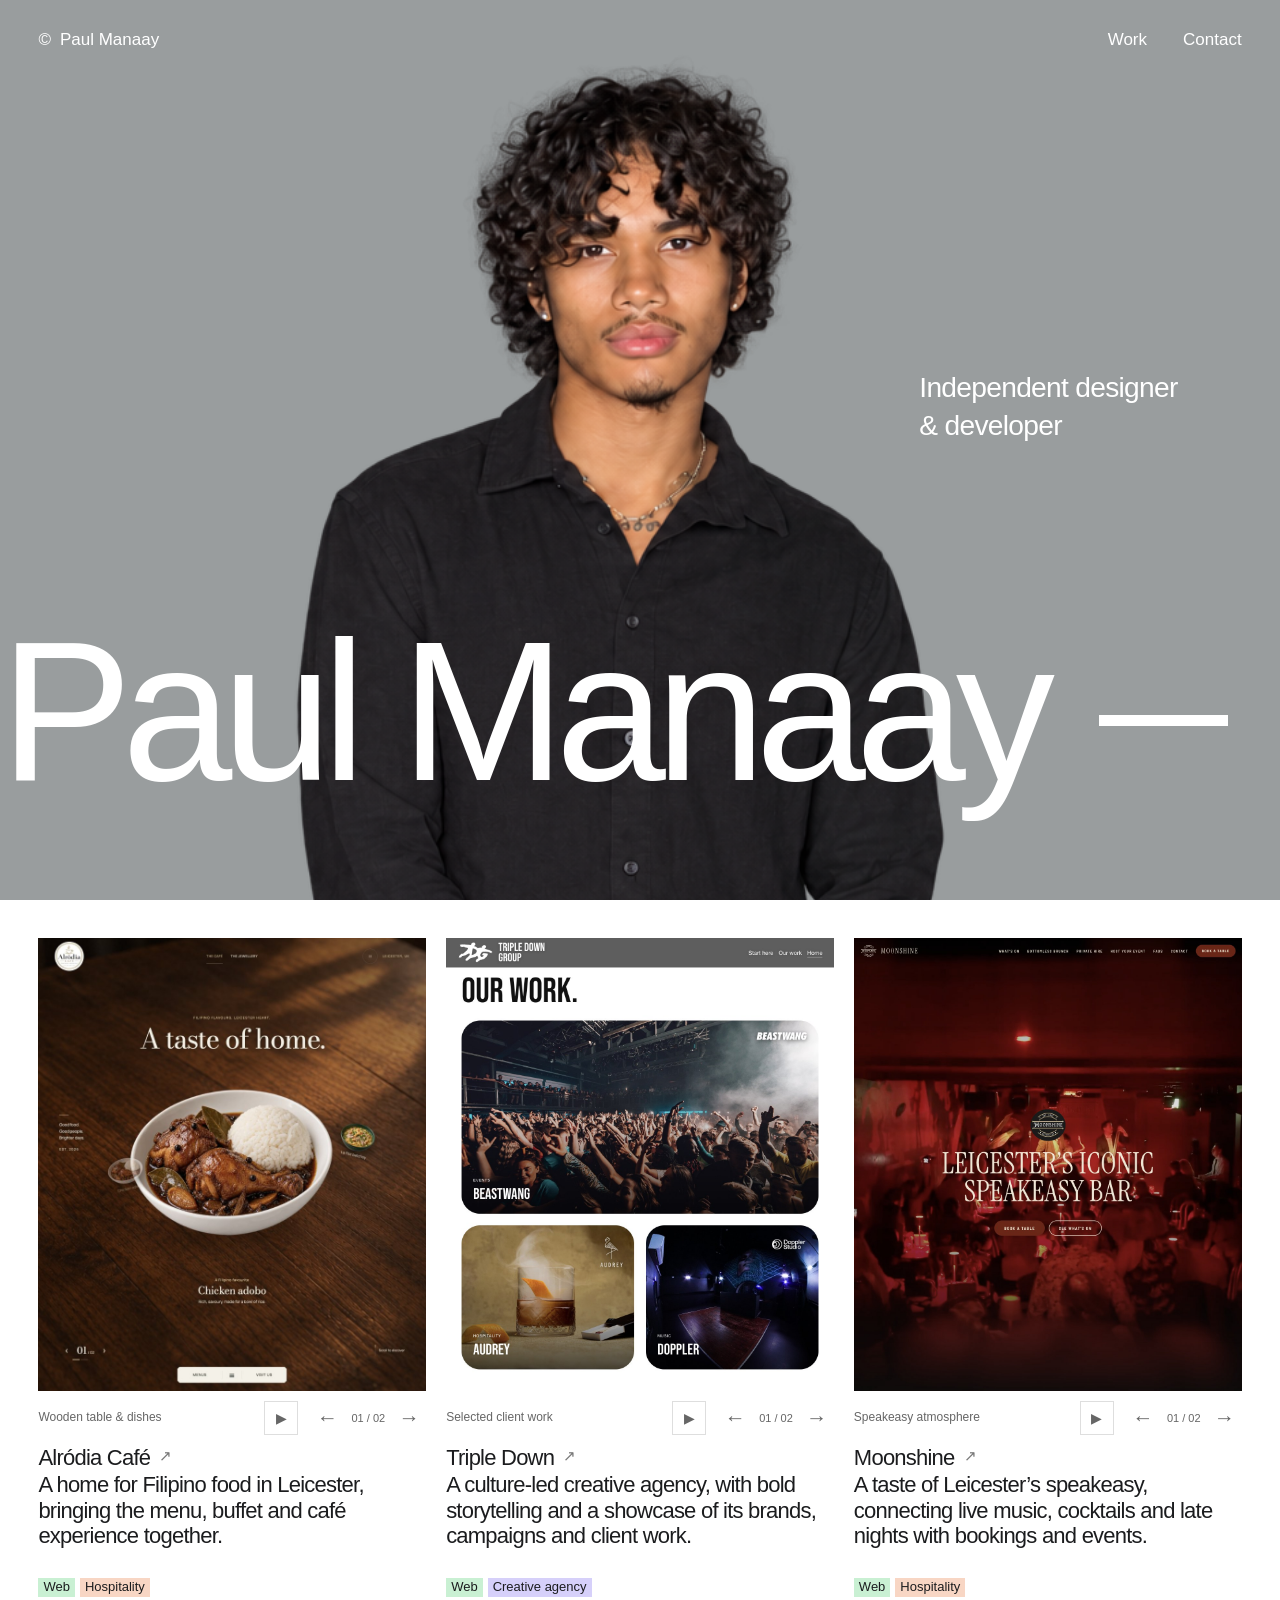
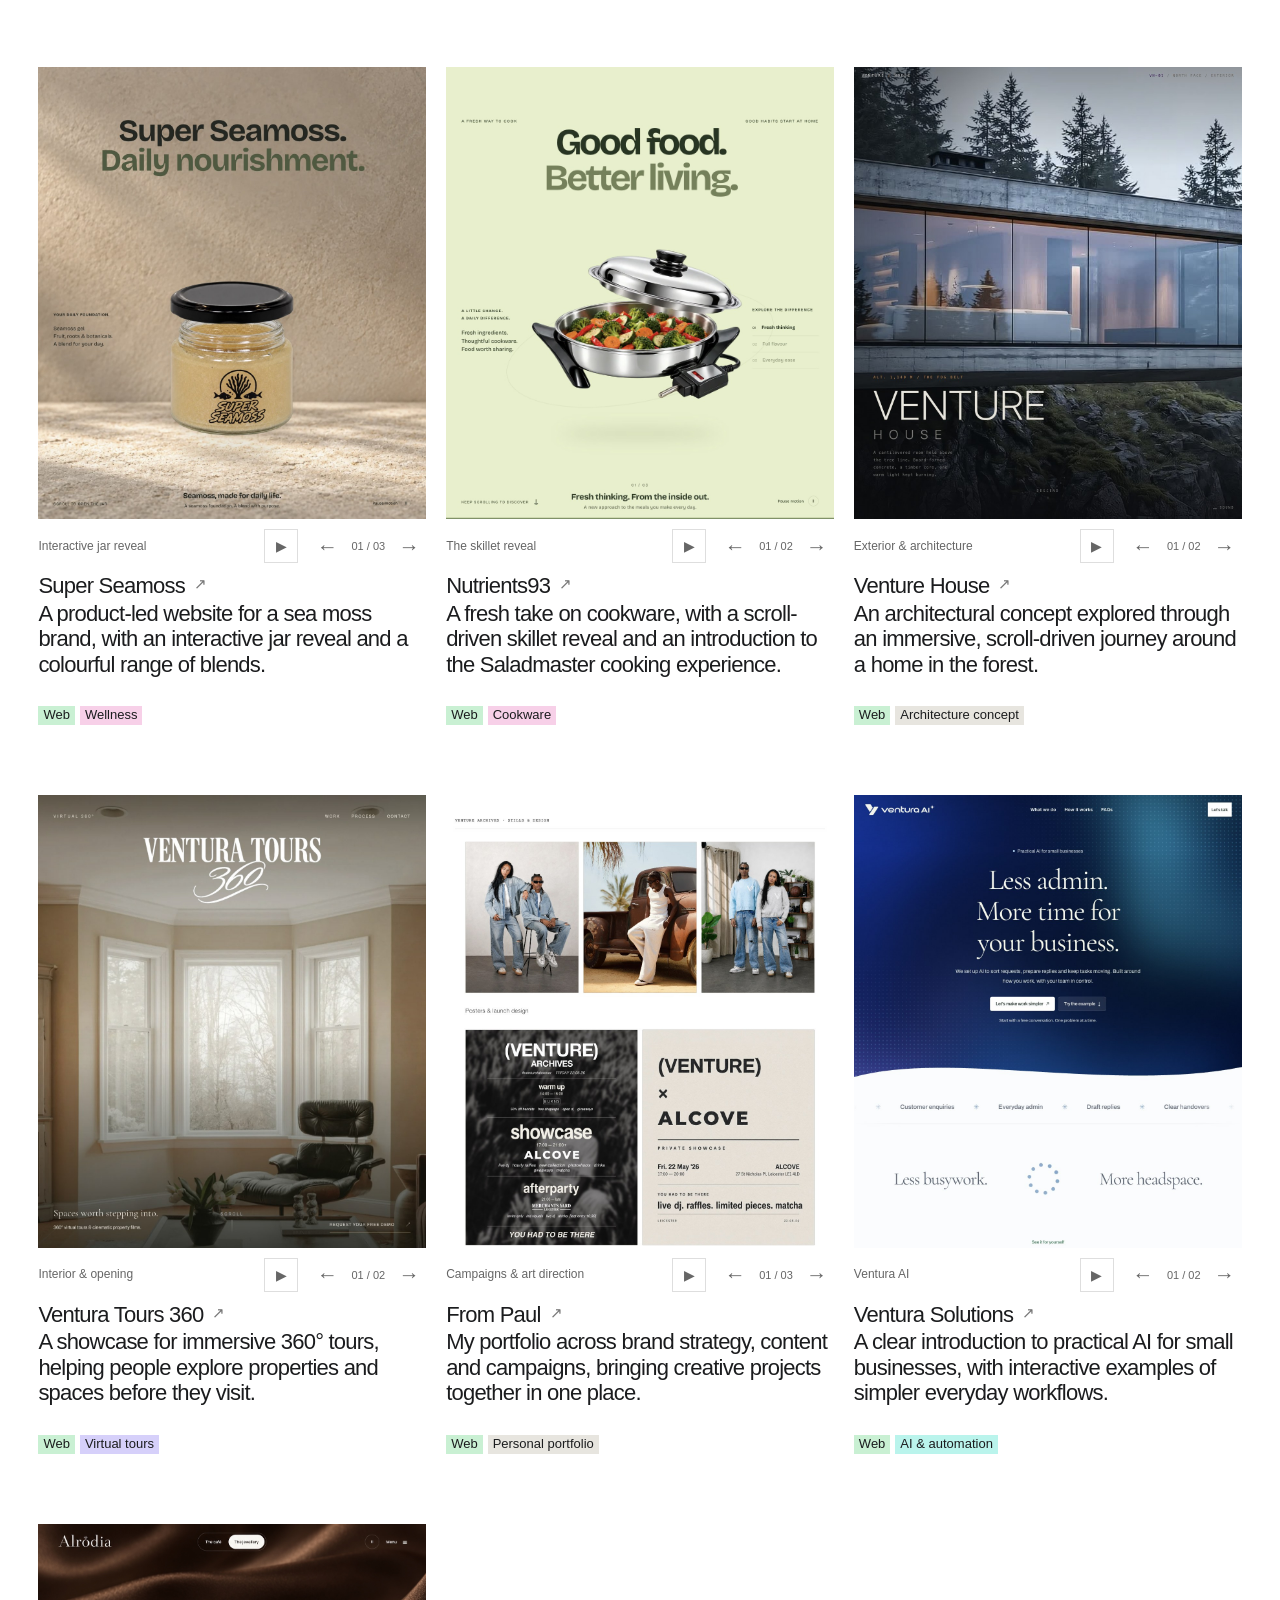
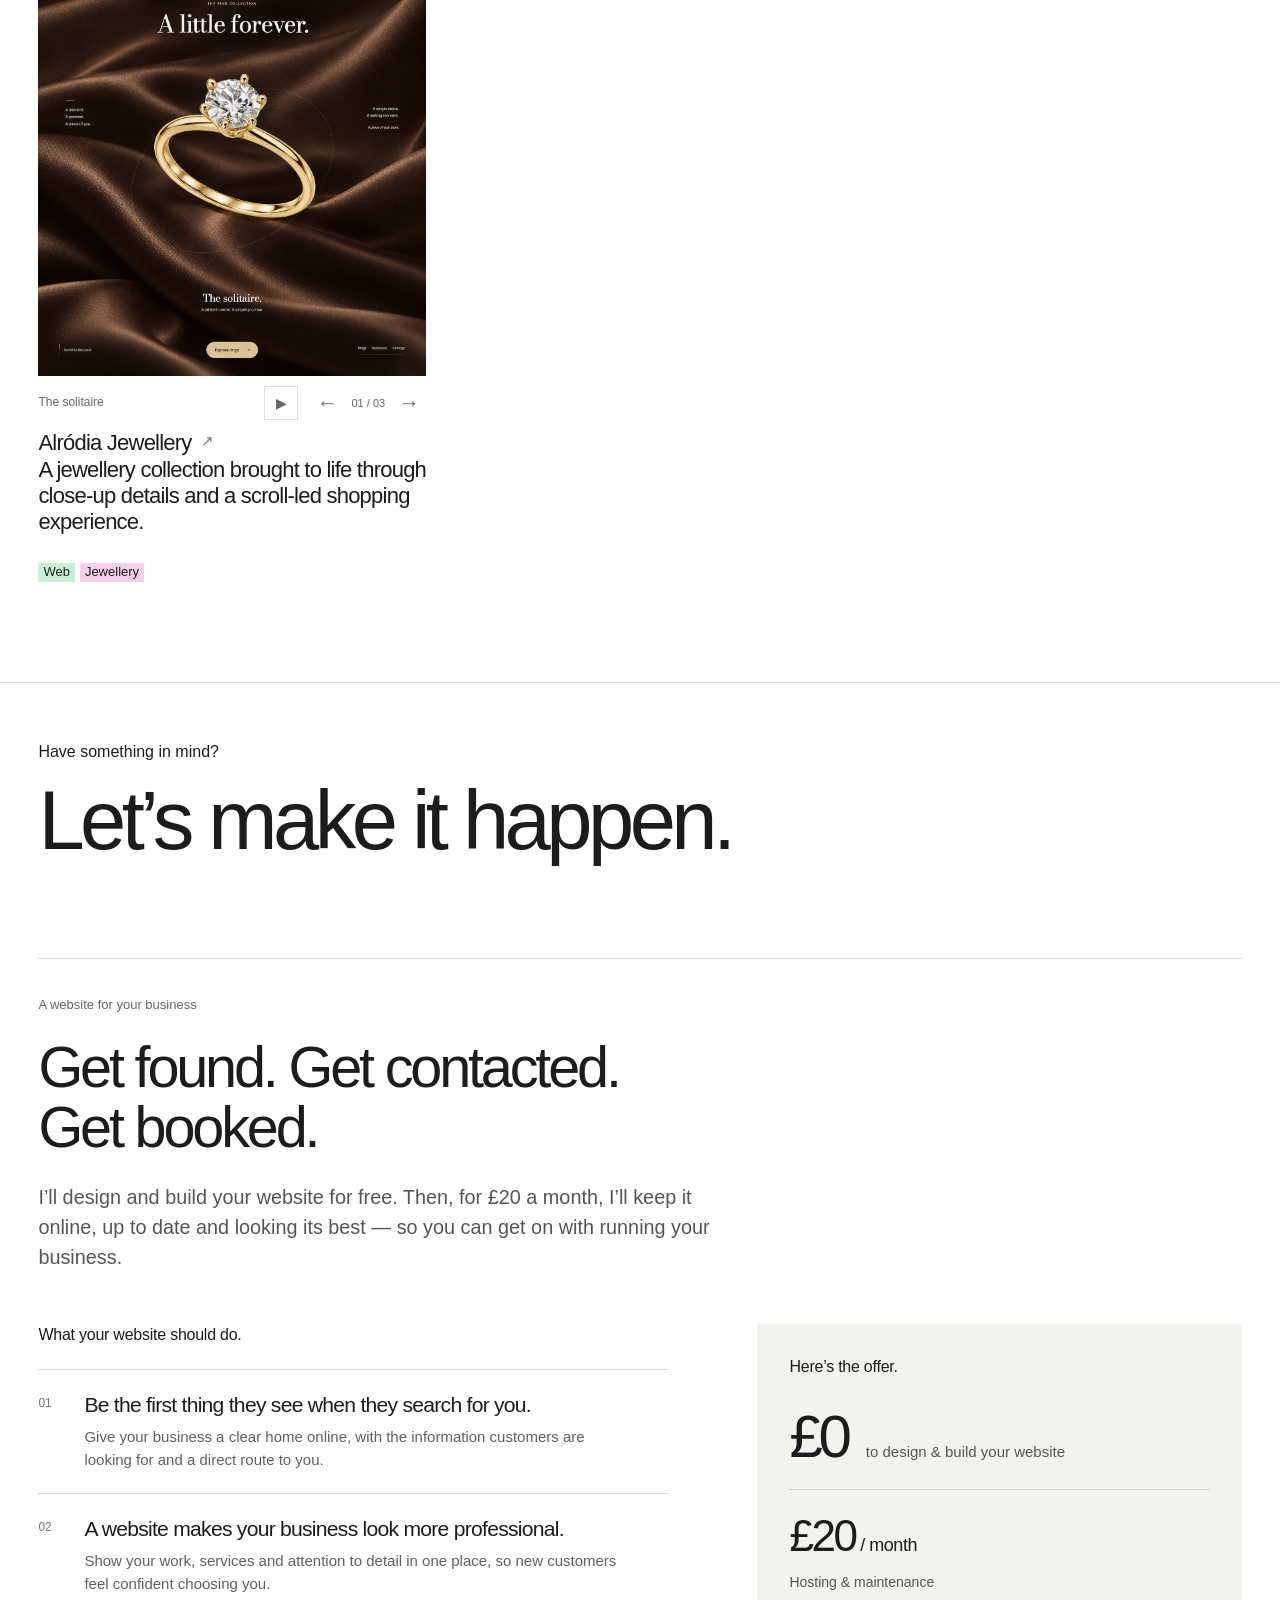
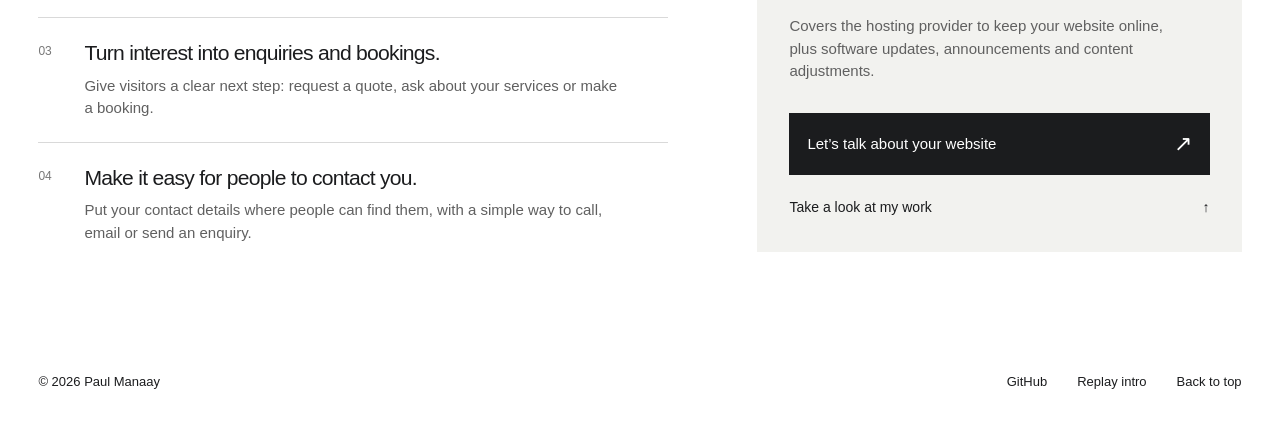
==== commit efc539da: "Combine hosting and maintenance into one monthly offer" ====
--- a/index.html
+++ b/index.html
@@ -151,11 +151,8 @@
           <aside class="offer-pricing" aria-labelledby="offer-pricing-title">
             <h3 id="offer-pricing-title">Here’s the offer.</h3>
             <div class="offer-build"><strong>£0</strong><span>to design &amp; build your website</span></div>
-            <div class="offer-monthly"><strong>£20<span> / month</span></strong><p>Hosting + maintenance. Here’s where it goes:</p></div>
-            <dl class="offer-breakdown">
-              <div><dt><span>Hosting</span><strong>£10<span> / month</span></strong></dt><dd>Goes to the hosting provider to keep your website online.</dd></div>
-              <div><dt><span>Maintenance &amp; management</span><strong>£10<span> / month</span></strong></dt><dd>My fee for managing your site, software updates, announcements and content adjustments.</dd></div>
-            </dl>
+            <div class="offer-monthly"><strong>£20<span> / month</span></strong><p>Hosting &amp; maintenance</p></div>
+            <p class="offer-includes">Covers the hosting provider to keep your website online, plus software updates, announcements and content adjustments.</p>
             <a class="offer-cta" href="mailto:frompaulxam@gmail.com?subject=Let%E2%80%99s%20talk%20about%20your%20website%20offer">Let’s talk about your website <span aria-hidden="true">↗</span></a>
             <a class="offer-work-link" href="#work">Take a look at my work <span aria-hidden="true">↑</span></a>
           </aside>
--- a/style.css
+++ b/style.css
@@ -47,16 +47,11 @@
 .offer-monthly>strong{font-size:44px;line-height:1.1;font-weight:400;letter-spacing:-.055em}
 .offer-monthly>strong>span{font-size:18px;letter-spacing:-.025em}
 .offer-monthly p{font-size:14px;line-height:1.5;color:#555;margin:12px 0 0}
-.offer-breakdown{margin:24px 0 30px}
-.offer-breakdown>div+div{margin-top:22px}
-.offer-breakdown dt{display:flex;justify-content:space-between;flex-wrap:wrap;gap:4px 16px;font-size:15px;line-height:1.5;letter-spacing:-.02em}
-.offer-breakdown strong{font-weight:400;white-space:nowrap}
-.offer-breakdown strong span{font-size:12px;color:#606060}
-.offer-breakdown dd{font-size:14px;line-height:1.5;color:#606060;margin:6px 0 0;max-width:380px}
+.offer-includes{margin:22px 0 30px;font-size:15px;line-height:1.5;color:#606060;max-width:380px}
 .offer-cta{display:flex;align-items:center;justify-content:space-between;gap:12px;min-height:54px;padding:16px 18px;background:var(--ink);color:white;font-size:15px;line-height:1.4;transition:background .2s ease}
 .offer-cta:hover{background:#414345}
 .offer-cta>span{font-size:22px}
 .offer-work-link{display:flex;align-items:center;justify-content:space-between;gap:12px;margin-top:8px;padding:14px 0 2px;font-size:14px;line-height:1.5}
 .offer-work-link:hover{text-decoration:underline;text-underline-offset:4px}
 @media(max-width:800px){.offer-content{grid-template-columns:1fr;gap:35px;margin-top:38px}.offer-pricing{max-width:640px;width:100%}.offer-message{max-width:580px}.offer-painpoints h4{font-size:22px}}
-@media(max-width:480px){.offer{scroll-margin-top:24px;padding-top:28px}.offer-eyebrow{margin-bottom:22px}.offer-heading h2{font-size:39px}.offer-message{margin-top:22px;font-size:17px}.offer-painpoints li{gap:10px;grid-template-columns:22px 1fr;padding:21px 0}.offer-painpoints h4{font-size:21px}.offer-pricing{padding:25px 22px}.offer-breakdown dt{font-size:14px}}
+@media(max-width:480px){.offer{scroll-margin-top:24px;padding-top:28px}.offer-eyebrow{margin-bottom:22px}.offer-heading h2{font-size:39px}.offer-message{margin-top:22px;font-size:17px}.offer-painpoints li{gap:10px;grid-template-columns:22px 1fr;padding:21px 0}.offer-painpoints h4{font-size:21px}.offer-pricing{padding:25px 22px}}
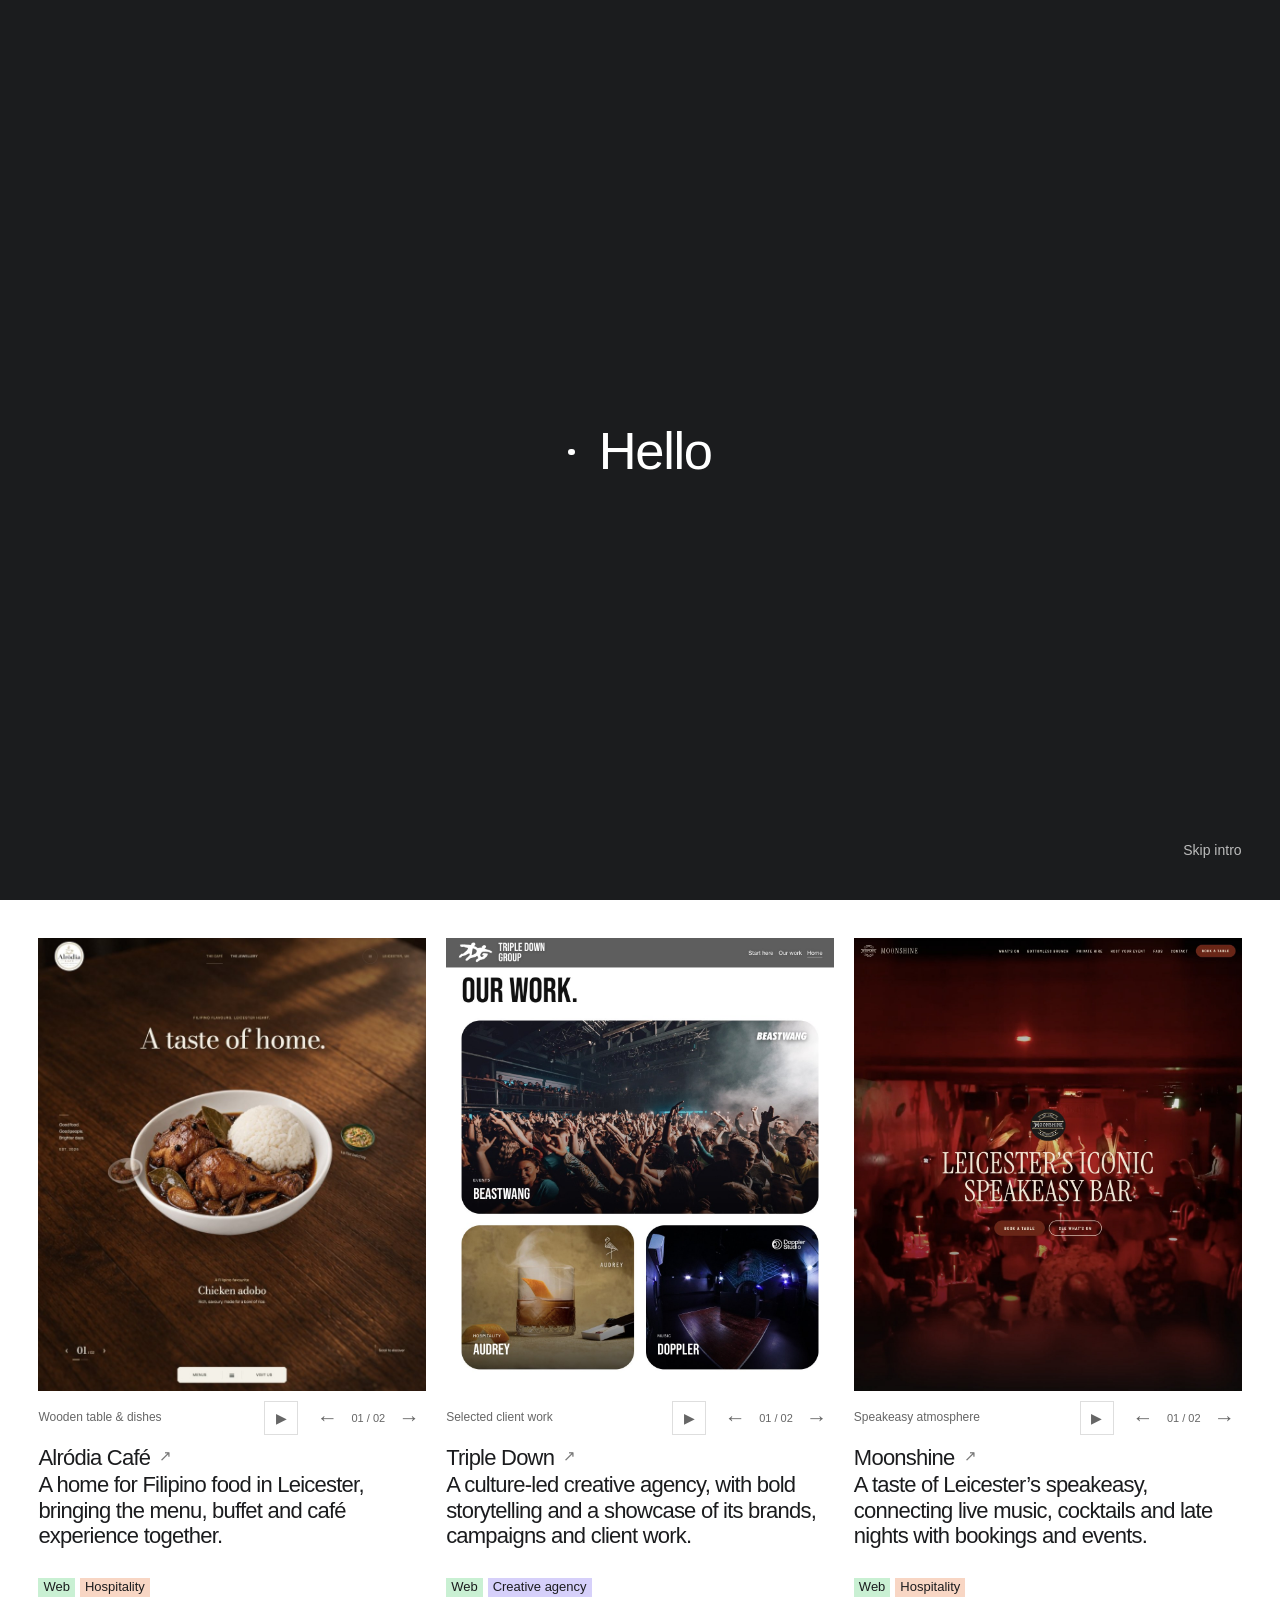
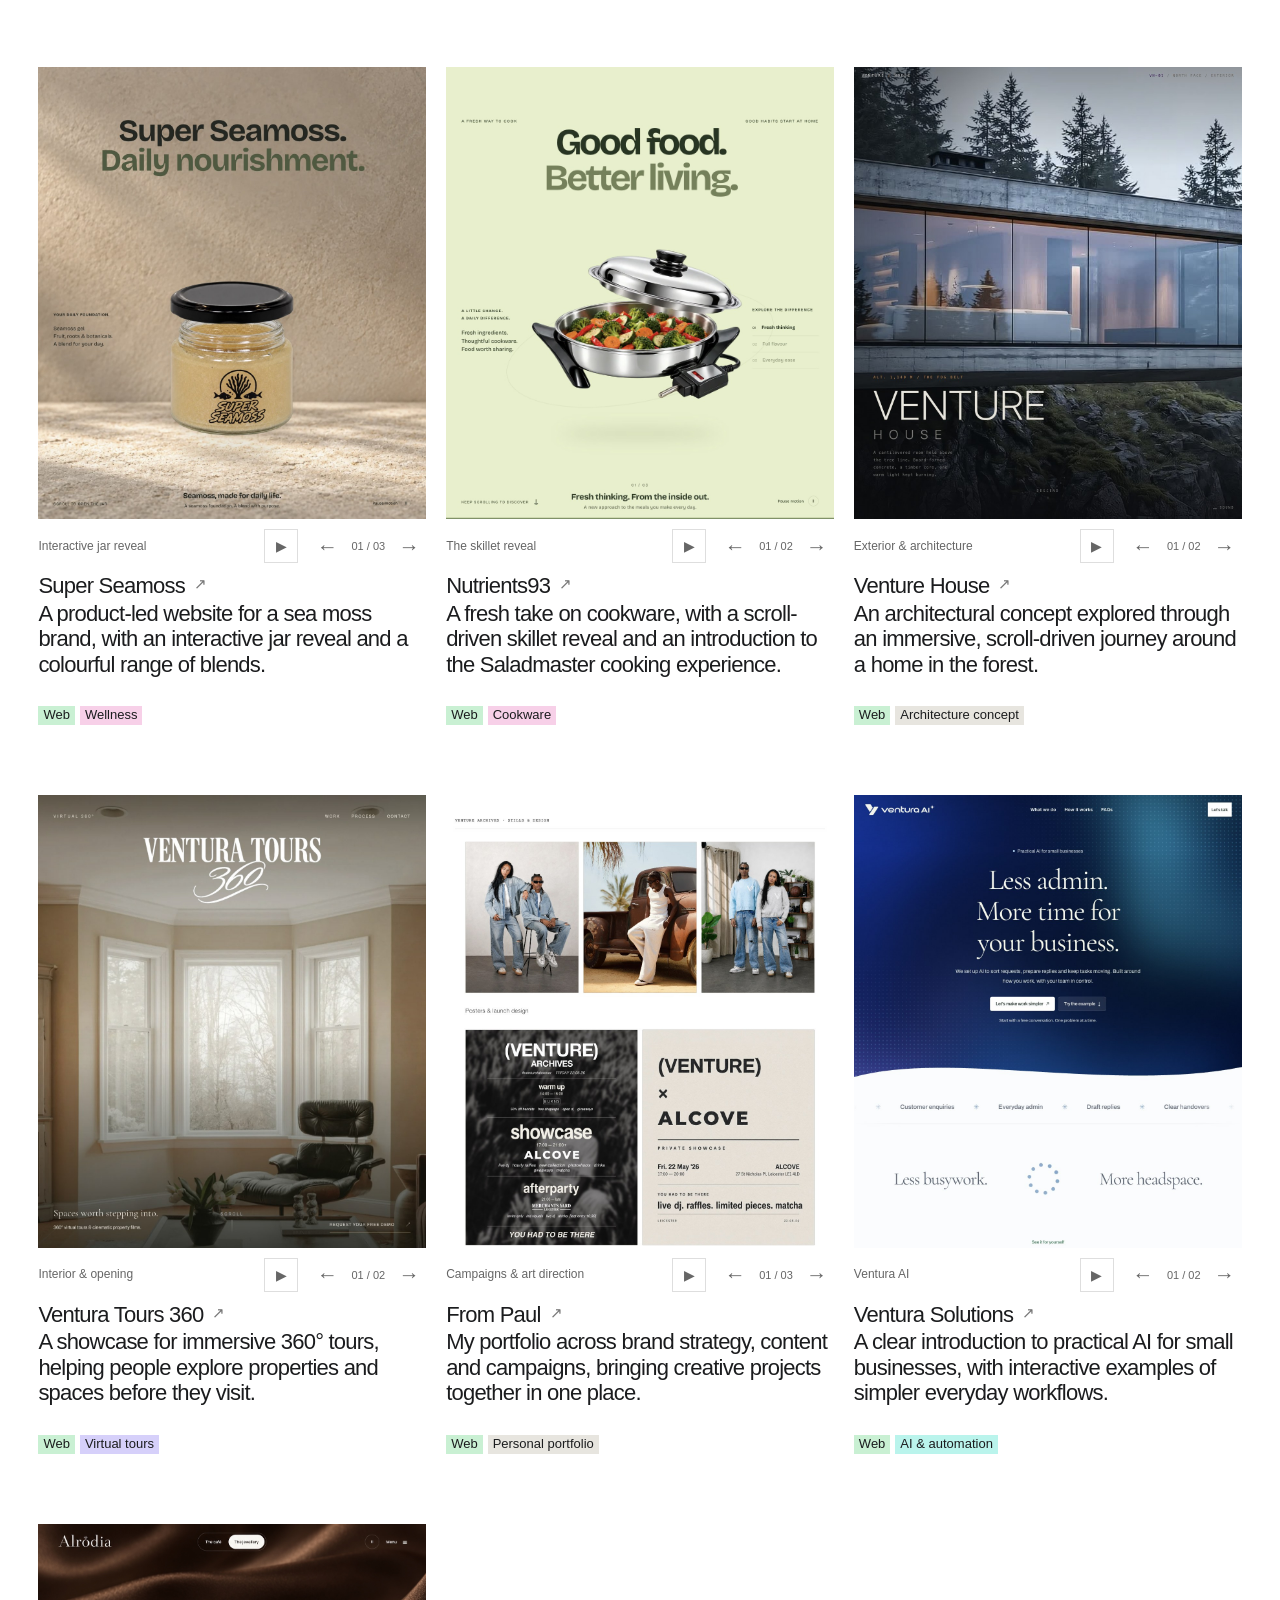
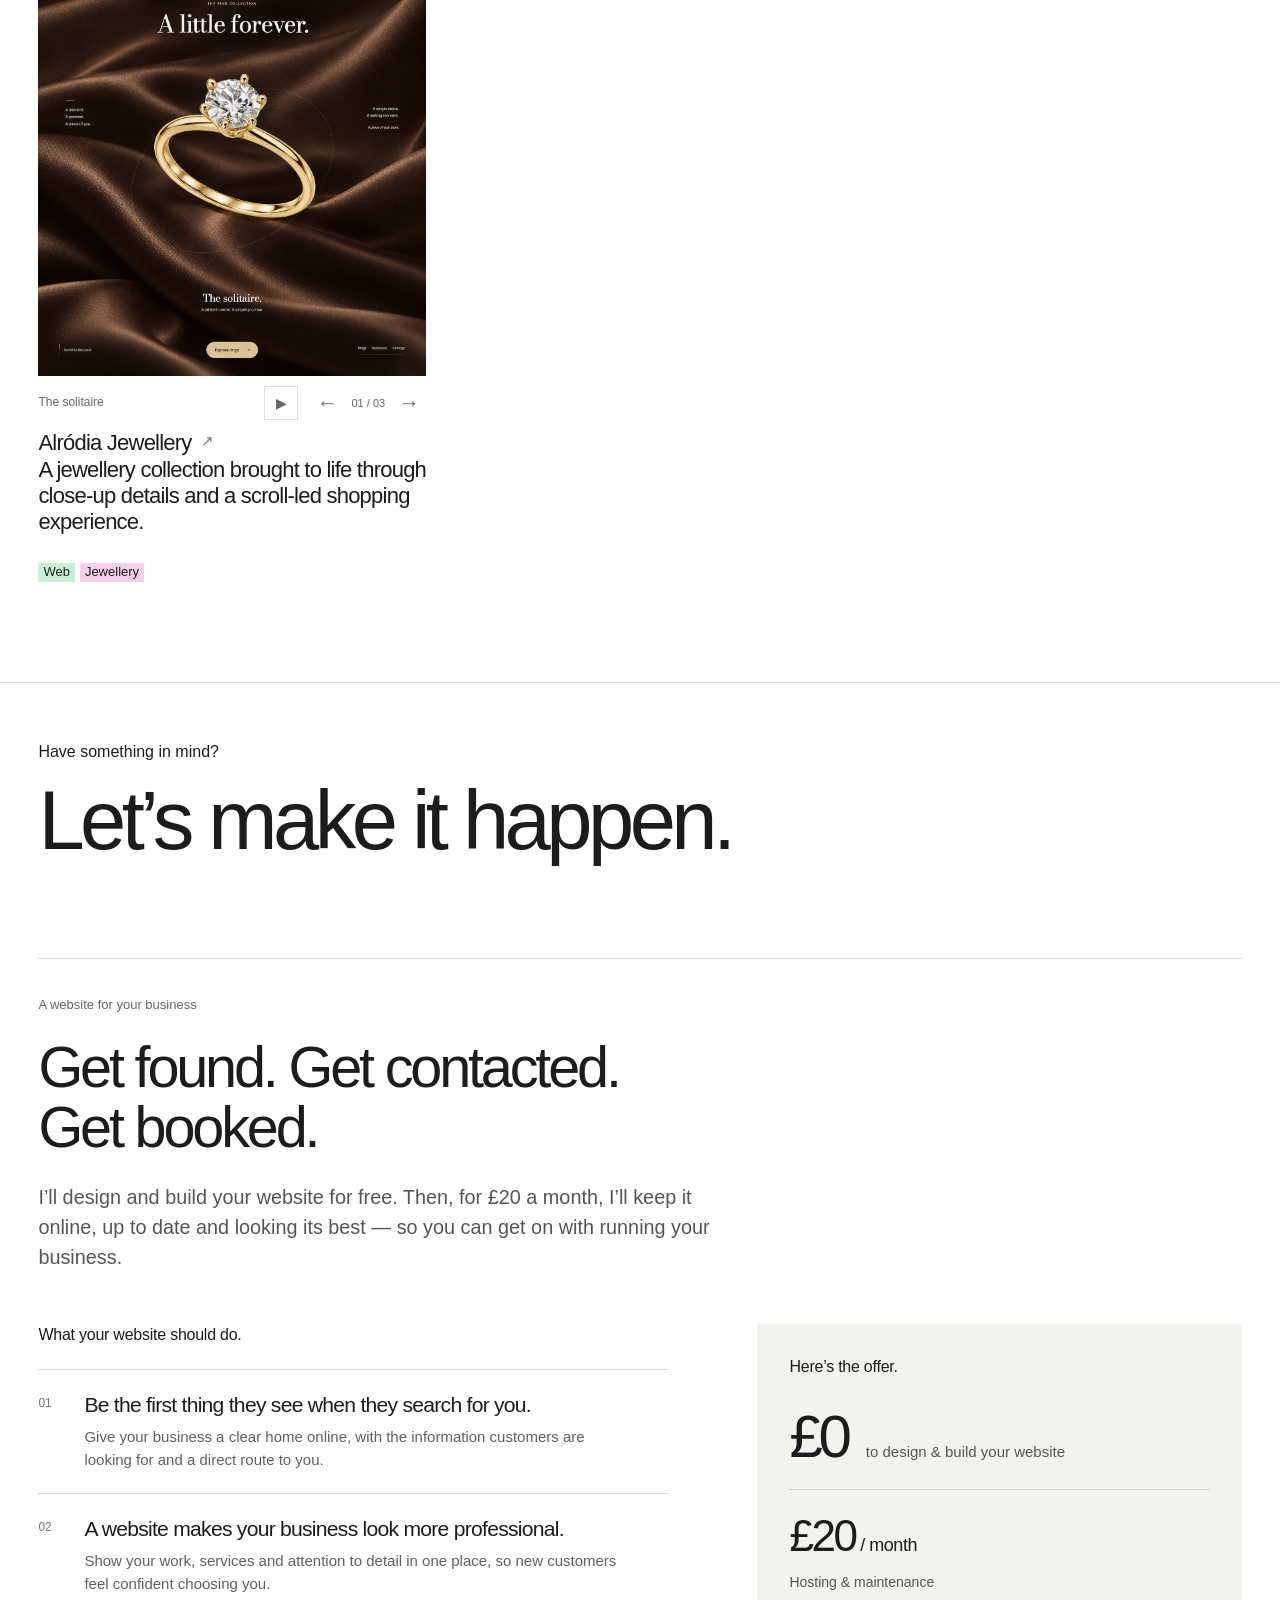
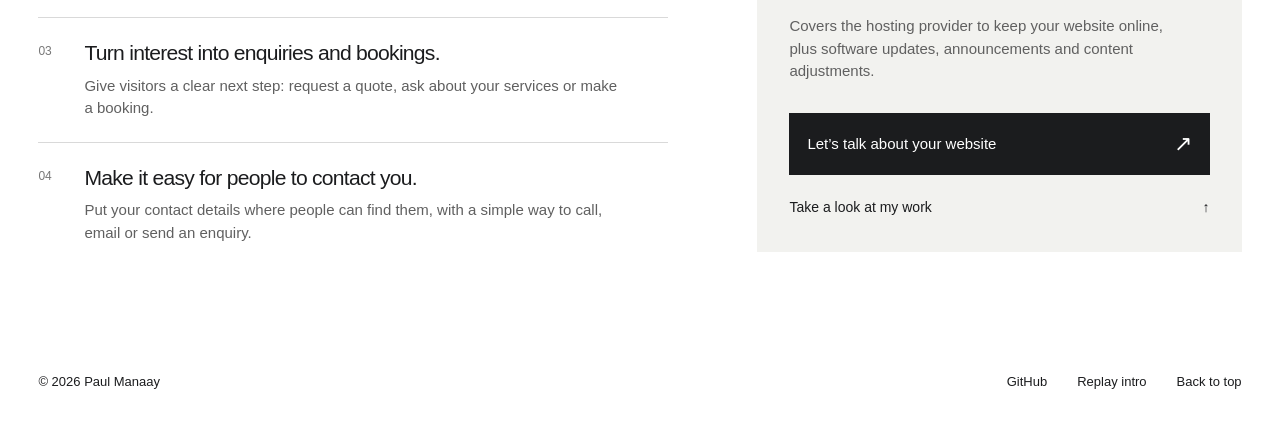
==== commit db89f21b: "Restore original photo on light grey using an alpha mask" ====
--- a/index.html
+++ b/index.html
@@ -7,8 +7,9 @@
   <meta name="description" content="Websites, brands and digital experiences by Paul Manaay. Explore selected work for Alródia, Triple Down, Moonshine and more.">
   <title>Paul Manaay | Selected websites</title>
   <link rel="icon" type="image/svg+xml" href="data:image/svg+xml,%3Csvg xmlns='http://www.w3.org/2000/svg' viewBox='0 0 64 64'%3E%3Crect width='64' height='64' rx='32' fill='%231b1c1e'/%3E%3Ctext x='32' y='43' fill='white' font-family='Arial,sans-serif' font-size='32' text-anchor='middle'%3EP%3C/text%3E%3C/svg%3E">
-  <link rel="preload" as="image" href="assets/paul-studio-cutout-v2.png" fetchpriority="high">
-  <link rel="stylesheet" href="style.css">
+  <link rel="preload" as="image" href="assets/paul-original.jpg" fetchpriority="high">
+  <link rel="preload" as="image" href="assets/paul-original-mask.png" fetchpriority="high">
+  <link rel="stylesheet" href="style.css?v=original-photo-1">
   <script src="app.js" defer></script>
 </head>
 <body>
@@ -19,7 +20,7 @@
   <a class="skip-link" href="#work">Skip to websites</a>
   <main>
     <section class="hero" id="top" aria-label="Paul Manaay, designer and developer">
-      <img class="hero-portrait" src="assets/paul-studio-cutout-v2.png" alt="Paul Manaay in a black shirt against a light grey studio background" width="1536" height="1024" fetchpriority="high">
+      <img class="hero-portrait" src="assets/paul-original.jpg" alt="Paul Manaay in his original photograph, wearing a black shirt against a light grey background" width="1075" height="1075" fetchpriority="high">
       <header class="site-header">
         <a class="wordmark" href="#top" aria-label="Paul Manaay home">© <span>Paul Manaay</span></a>
         <nav aria-label="Main navigation"><a href="#work">Work</a><a href="mailto:frompaulxam@gmail.com">Contact</a></nav>
--- a/style.css
+++ b/style.css
@@ -1,7 +1,7 @@
 :root{font-family:"Helvetica Neue",Helvetica,Arial,sans-serif;color:#1b1c1e;background:#fff;font-synthesis:none;--paper:#fff;--ink:#1b1c1e;--line:#d9d9d9;--gutter:clamp(20px,3vw,56px);scroll-behavior:smooth}
 *{box-sizing:border-box}body{margin:0}button,a{-webkit-tap-highlight-color:transparent}a{color:inherit;text-decoration:none}button{font:inherit;color:inherit;cursor:pointer}button:focus-visible,a:focus-visible{outline:2px solid currentColor;outline-offset:6px}button:active{transform:translateY(1px)}.sr-only{position:absolute;width:1px;height:1px;padding:0;margin:-1px;overflow:hidden;clip:rect(0,0,0,0);white-space:nowrap;border:0}.skip-link{position:fixed;z-index:100;left:20px;top:20px;padding:15px 22px;background:white;color:#111;transform:translateY(-150%)}.skip-link:focus{transform:none}
-.hero{position:relative;isolation:isolate;min-height:360px;height:100svh;height:100dvh;overflow:hidden;background:#999d9e;color:white}/* Scale from hero height so wider windows add space instead of enlarging Paul. */
-.hero-portrait{position:absolute;top:0;left:50%;z-index:-2;width:auto;max-width:none;height:155%;translate:-50% 0;object-fit:contain;transform-origin:center 5%;pointer-events:none}.site-header{position:absolute;top:0;left:0;right:0;display:flex;align-items:center;justify-content:space-between;padding:28px var(--gutter);font-size:17px;line-height:1.4}.wordmark{display:flex;gap:9px}.site-header nav{display:flex;gap:36px}.site-header a{position:relative}.site-header nav a:after{content:"";position:absolute;left:0;right:0;bottom:-7px;height:1px;background:currentColor;transform:scaleX(0);transition:transform .25s}.site-header nav a:hover:after{transform:scaleX(1)}.hero-role{position:absolute;right:8%;top:41%;font-size:clamp(23px,2.2vw,36px);line-height:1.35;font-weight:400;letter-spacing:-.025em;margin:0}.name-marquee{position:absolute;left:0;right:0;bottom:8%;overflow:hidden;pointer-events:none}.name-track{display:flex;width:max-content;will-change:transform;animation:nameMove 27s linear infinite}.name-track span{white-space:nowrap;font-size:clamp(100px,15.5vw,310px);font-weight:400;line-height:1.18;letter-spacing:-.052em}.name-track i{font-style:normal;font-weight:300;display:inline-block;margin-left:.05em}
+.hero{position:relative;isolation:isolate;min-height:360px;height:100svh;height:100dvh;overflow:hidden;background:#999d9e;color:white}/* Display the original photograph through an alpha mask; never regenerate the face. */
+.hero-portrait{position:absolute;top:-40%;left:50%;z-index:-2;width:auto;max-width:none;height:155%;translate:-54% 0;object-fit:contain;transform-origin:center 5%;pointer-events:none;-webkit-mask:url("assets/paul-original-mask.png") center / 100% 100% no-repeat;mask:url("assets/paul-original-mask.png") center / 100% 100% no-repeat;mask-mode:alpha}.site-header{position:absolute;top:0;left:0;right:0;display:flex;align-items:center;justify-content:space-between;padding:28px var(--gutter);font-size:17px;line-height:1.4}.wordmark{display:flex;gap:9px}.site-header nav{display:flex;gap:36px}.site-header a{position:relative}.site-header nav a:after{content:"";position:absolute;left:0;right:0;bottom:-7px;height:1px;background:currentColor;transform:scaleX(0);transition:transform .25s}.site-header nav a:hover:after{transform:scaleX(1)}.hero-role{position:absolute;right:8%;top:41%;font-size:clamp(23px,2.2vw,36px);line-height:1.35;font-weight:400;letter-spacing:-.025em;margin:0}.name-marquee{position:absolute;left:0;right:0;bottom:8%;overflow:hidden;pointer-events:none}.name-track{display:flex;width:max-content;will-change:transform;animation:nameMove 27s linear infinite}.name-track span{white-space:nowrap;font-size:clamp(100px,15.5vw,310px);font-weight:400;line-height:1.18;letter-spacing:-.052em}.name-track i{font-style:normal;font-weight:300;display:inline-block;margin-left:.05em}
 .work{padding:var(--gutter) var(--gutter) 100px;scroll-margin-top:15px}.project-grid{display:grid;grid-template-columns:repeat(3,minmax(0,1fr));gap:70px 20px}.project{display:flex;flex-direction:column;min-width:0}.project-image{position:relative;flex-shrink:0;aspect-ratio:6/7;overflow:hidden;background:#f0f0f0}.project-image>img{display:block;width:100%;height:100%;object-fit:cover;object-position:top;transition:transform .7s cubic-bezier(.2,.7,.3,1),filter .4s}.project:hover .project-image>img{transform:scale(1.035);filter:brightness(.93)}.visit{position:absolute;left:50%;top:50%;transform:translate(-50%,-40%);background:white;color:#191919;padding:16px 23px;border-radius:100px;white-space:nowrap;opacity:0;transition:opacity .25s,transform .25s;font-size:14px}.project:hover .visit,.project:focus-visible .visit{opacity:1;transform:translate(-50%,-50%)} .project-caption{display:flex;flex:1;flex-direction:column;padding:23px 0 0}.project-caption h3,.project-caption p{font-size:clamp(21px,1.72vw,30px);line-height:1.16;letter-spacing:-.035em;font-weight:400;margin:0}.project-caption p{margin-top:2px;max-width:30em}.project-tags{display:flex;align-items:center;flex-wrap:wrap;gap:5px;margin-top:auto;padding-top:29px;font-size:13px;line-height:1.3;letter-spacing:0}.project-tags span{padding:1px 5px}.tag-web{background:#c9f0d3}.tag-hospitality{background:#f8d6c4}.tag-retail{background:#f7d0e8}.tag-creative{background:#d6d0fa}.tag-concept{background:#e7e5df}.tag-technology{background:#baf4ec}
 
 .footer{padding:60px var(--gutter) 28px;border-top:1px solid var(--line)}.footer>p{font-size:16px;margin:0 0 12px}.contact-link{display:inline-block;font-size:clamp(36px,6.5vw,110px);letter-spacing:-.055em;line-height:1.15}.contact-link:hover{text-decoration:underline;text-decoration-thickness:2px;text-underline-offset:8px}.footer-bottom{display:flex;gap:30px;align-items:center;font-size:13px;margin-top:100px}.footer-bottom>span{margin-right:auto}.replay-intro{background:none;border:0;padding:8px 0}.footer-bottom a:hover,.replay-intro:hover{text-decoration:underline}
@@ -18,7 +18,7 @@
 @media(max-width:639px){.preview-controls button{width:44px;height:44px}}
 
 /* Portrait windows keep a little extra headroom and place the role below the name. */
-@media(max-aspect-ratio:1/1){.hero-portrait{top:4%;height:145%}.name-marquee{top:49%;bottom:auto}.name-track span{font-size:24vw}.hero-role{left:var(--gutter);right:auto;top:auto;bottom:17%;font-size:clamp(24px,3.5vw,36px)}}
+@media(max-aspect-ratio:1/1){.hero-portrait{top:-35%;height:145%}.name-marquee{top:49%;bottom:auto}.name-track span{font-size:24vw}.hero-role{left:var(--gutter);right:auto;top:auto;bottom:17%;font-size:clamp(24px,3.5vw,36px)}}
 @media(max-width:639px) and (min-aspect-ratio:1/1){.hero-role{left:auto;right:var(--gutter);top:35%;bottom:auto;font-size:20px}.name-track span{font-size:19vw}.site-header{padding-top:18px}}
 
 @media(prefers-reduced-motion:reduce){.name-track span{font-size:14vw}}
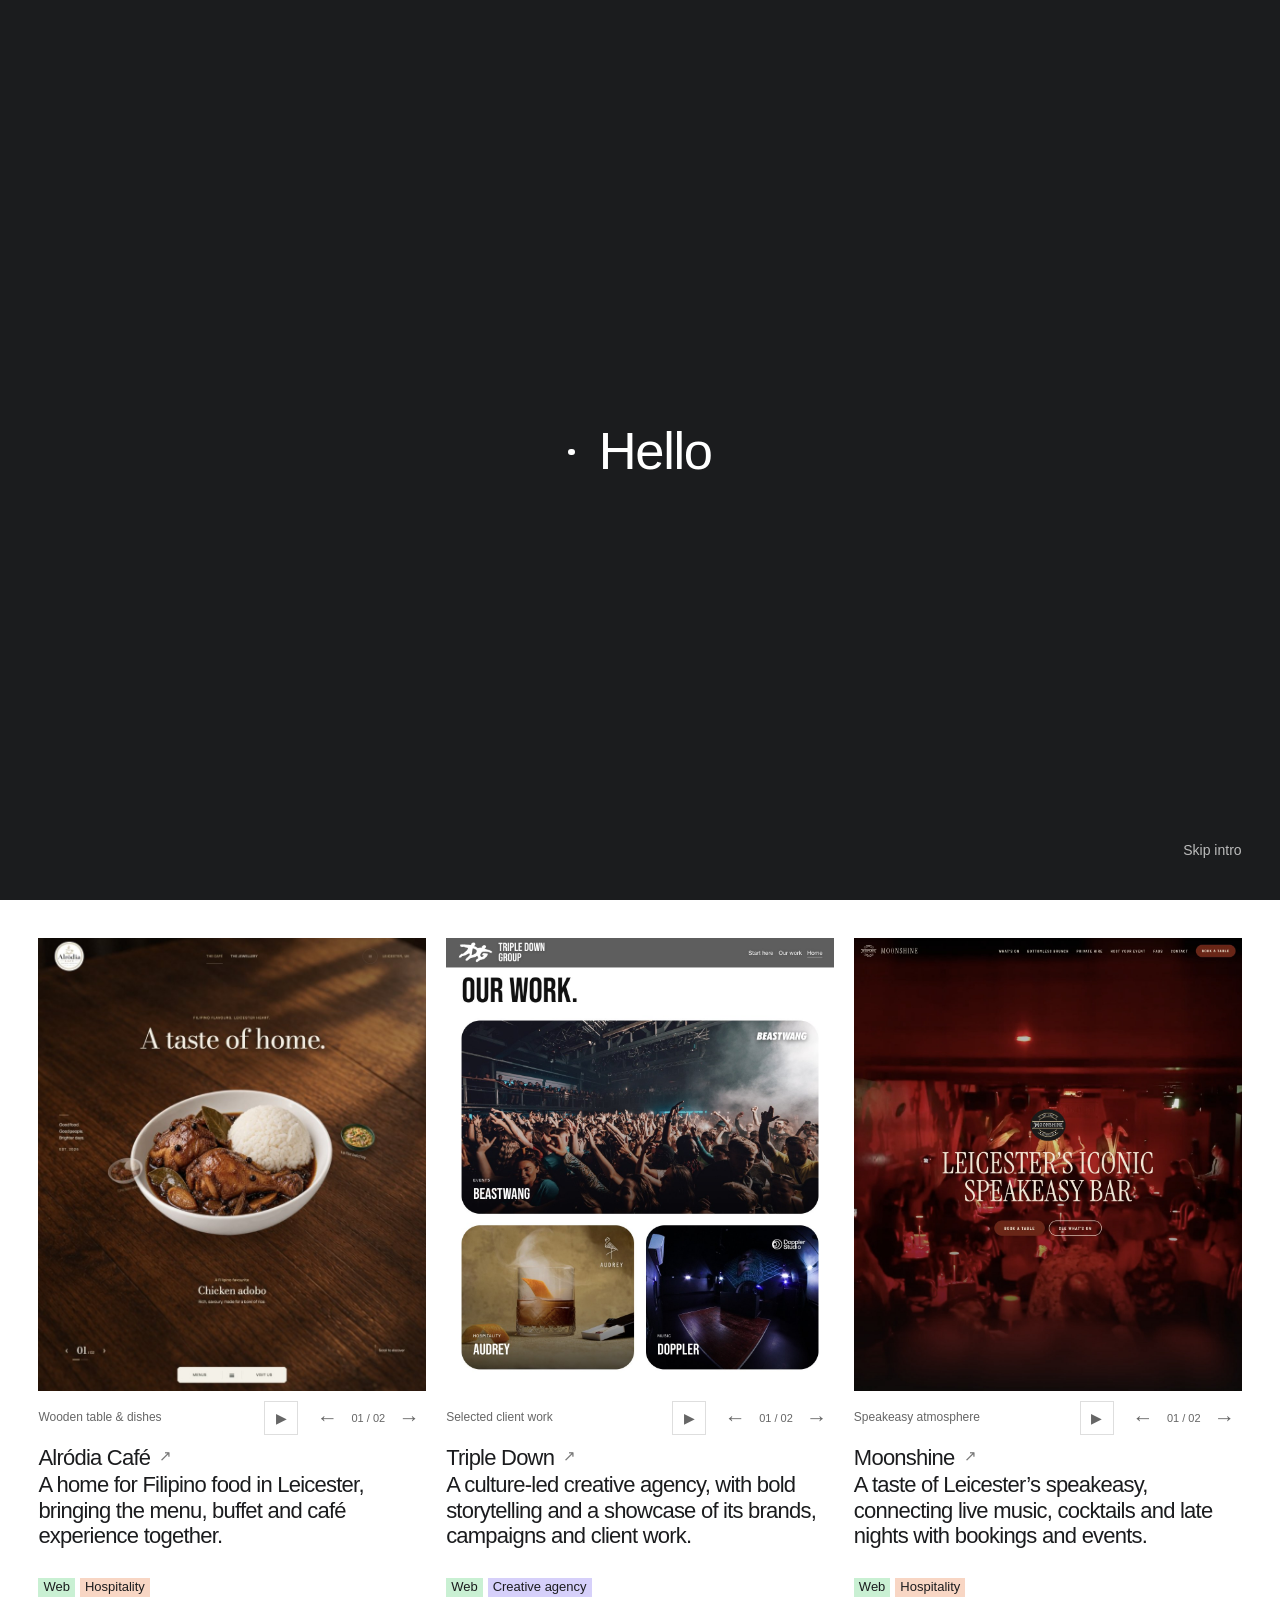
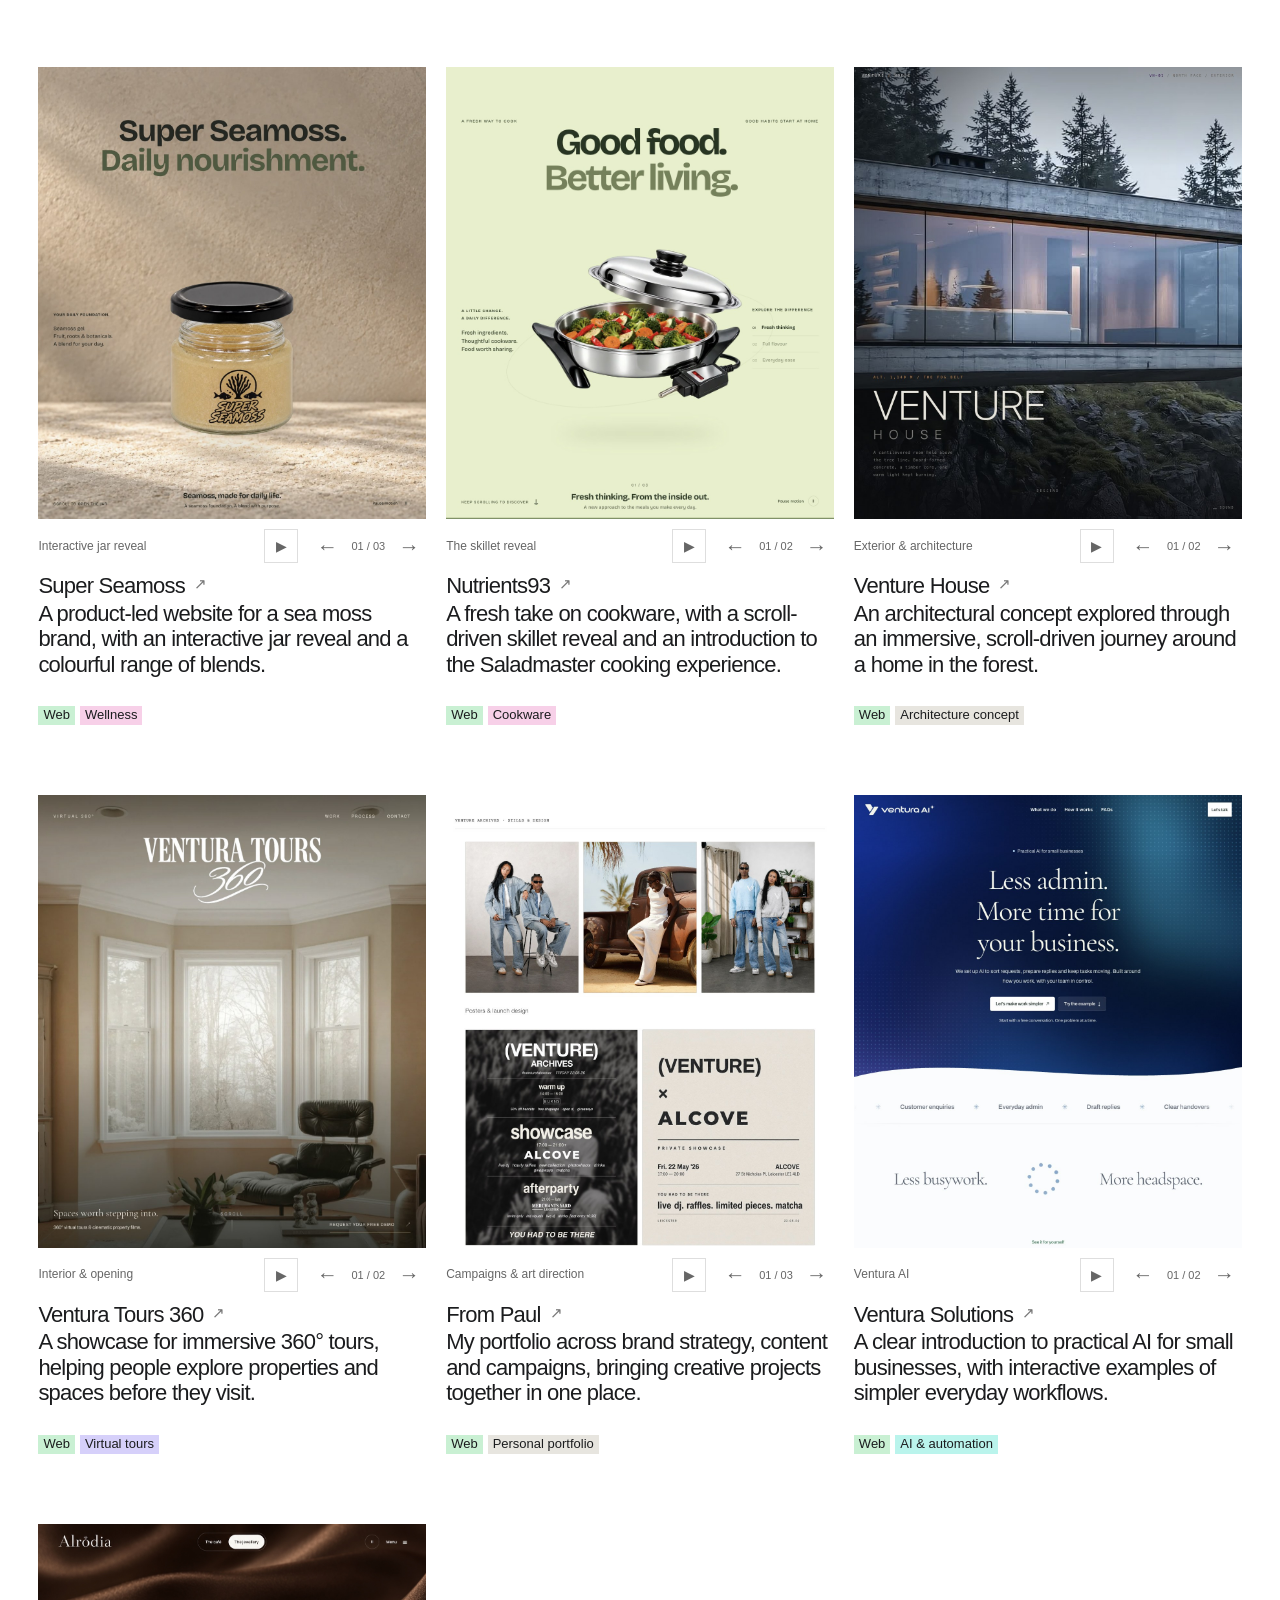
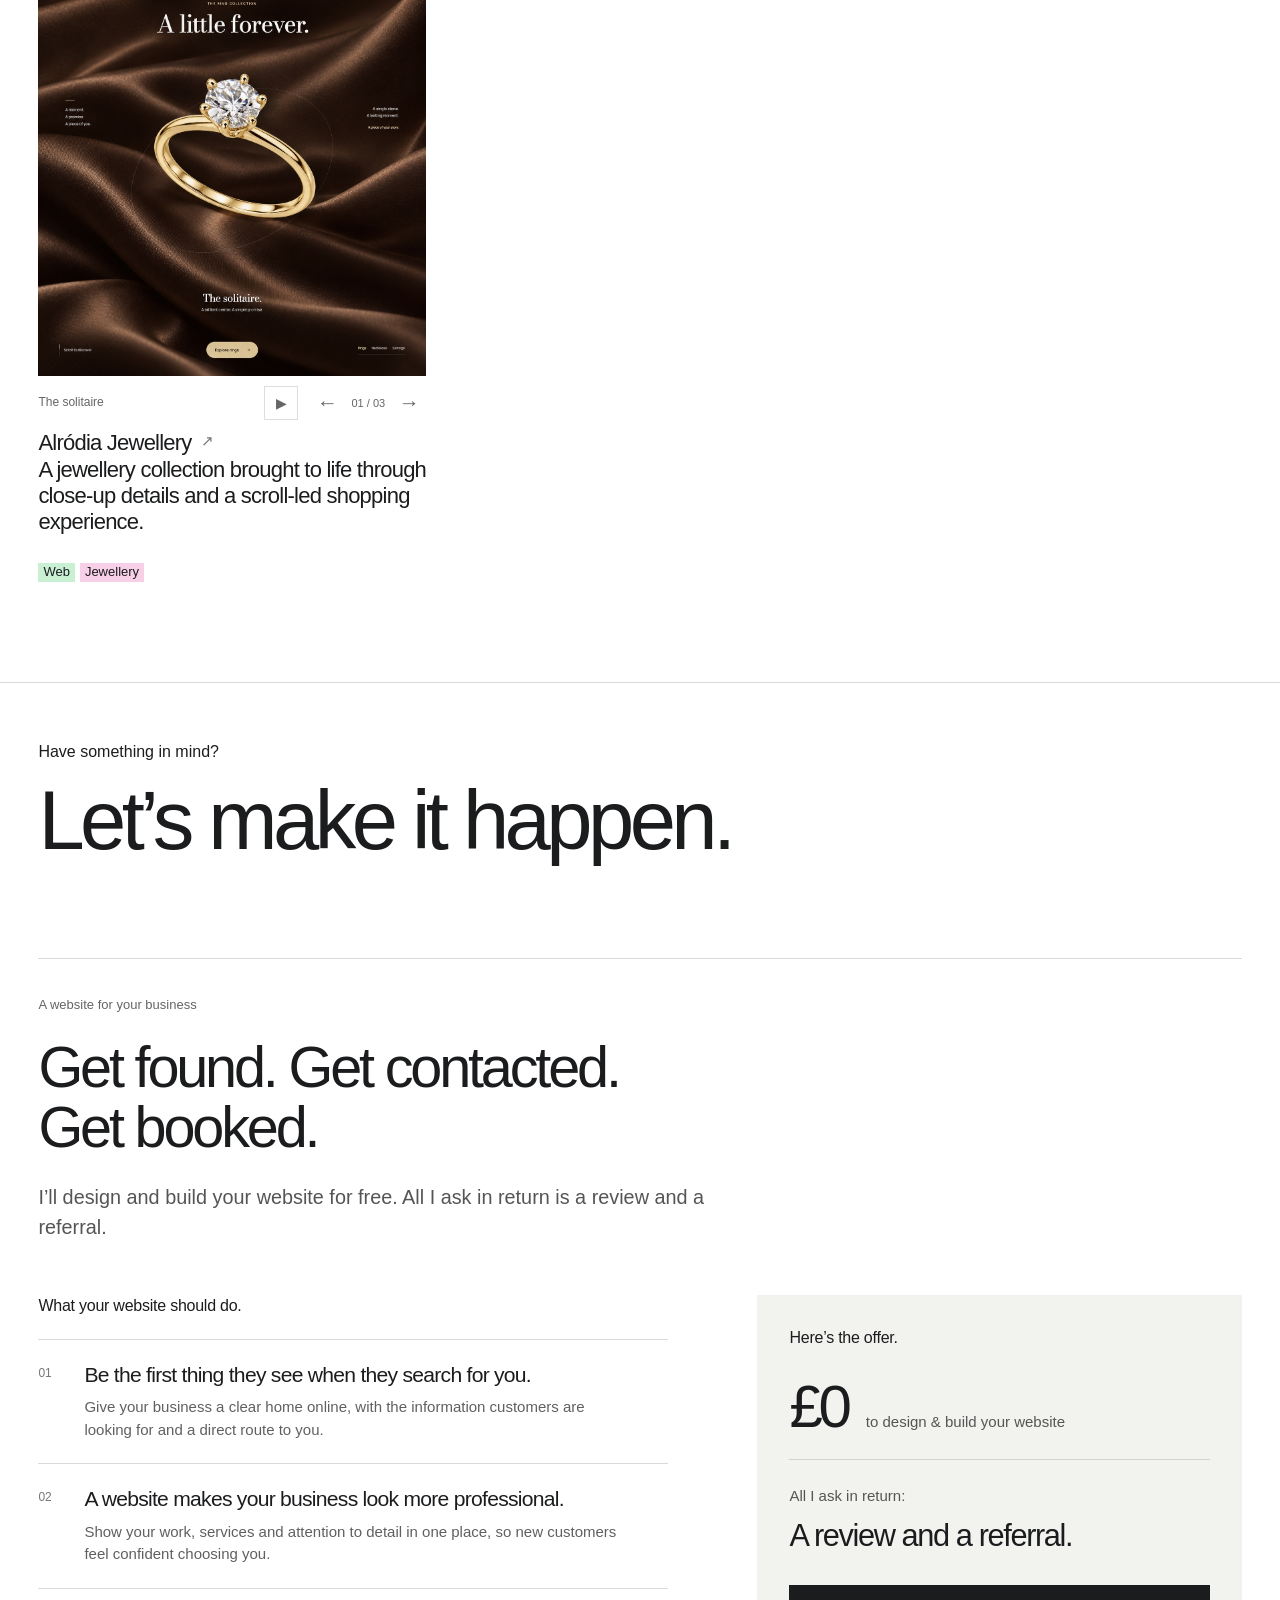
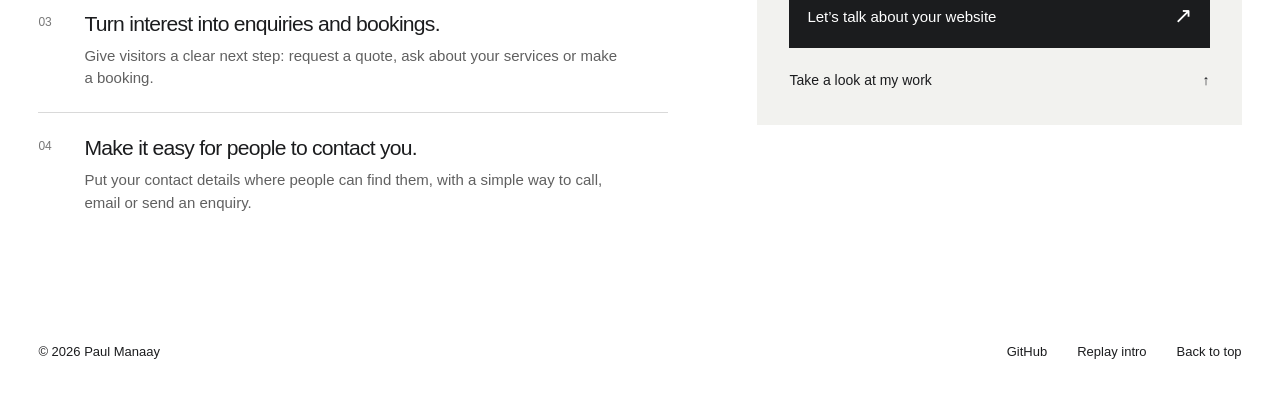
==== commit 2b87a42a: "Restore first studio portrait and offer a free build for a review and referral" ====
--- a/index.html
+++ b/index.html
@@ -7,9 +7,8 @@
   <meta name="description" content="Websites, brands and digital experiences by Paul Manaay. Explore selected work for Alródia, Triple Down, Moonshine and more.">
   <title>Paul Manaay | Selected websites</title>
   <link rel="icon" type="image/svg+xml" href="data:image/svg+xml,%3Csvg xmlns='http://www.w3.org/2000/svg' viewBox='0 0 64 64'%3E%3Crect width='64' height='64' rx='32' fill='%231b1c1e'/%3E%3Ctext x='32' y='43' fill='white' font-family='Arial,sans-serif' font-size='32' text-anchor='middle'%3EP%3C/text%3E%3C/svg%3E">
-  <link rel="preload" as="image" href="assets/paul-original.jpg" fetchpriority="high">
-  <link rel="preload" as="image" href="assets/paul-original-mask.png" fetchpriority="high">
-  <link rel="stylesheet" href="style.css?v=original-photo-1">
+  <link rel="preload" as="image" href="assets/paul-studio.jpg" fetchpriority="high">
+  <link rel="stylesheet" href="style.css?v=studio-review-1">
   <script src="app.js" defer></script>
 </head>
 <body>
@@ -20,7 +19,7 @@
   <a class="skip-link" href="#work">Skip to websites</a>
   <main>
     <section class="hero" id="top" aria-label="Paul Manaay, designer and developer">
-      <img class="hero-portrait" src="assets/paul-original.jpg" alt="Paul Manaay in his original photograph, wearing a black shirt against a light grey background" width="1075" height="1075" fetchpriority="high">
+      <img class="hero-portrait" src="assets/paul-studio.jpg" alt="Paul Manaay in a black shirt against a grey studio background" width="1536" height="1024" fetchpriority="high">
       <header class="site-header">
         <a class="wordmark" href="#top" aria-label="Paul Manaay home">© <span>Paul Manaay</span></a>
         <nav aria-label="Main navigation"><a href="#work">Work</a><a href="mailto:frompaulxam@gmail.com">Contact</a></nav>
@@ -135,7 +134,7 @@
         <div class="offer-heading">
           <p class="offer-eyebrow">A website for your business</p>
           <h2 id="offer-title">Get found. Get contacted.<br>Get booked.</h2>
-          <p class="offer-message">I’ll design and build your website for free. Then, for £20 a month, I’ll keep it online, up to date and looking its best — so you can get on with running your business.</p>
+          <p class="offer-message">I’ll design and build your website for free. All I ask in return is a review and a referral.</p>
         </div>
 
         <div class="offer-content">
@@ -152,8 +151,7 @@
           <aside class="offer-pricing" aria-labelledby="offer-pricing-title">
             <h3 id="offer-pricing-title">Here’s the offer.</h3>
             <div class="offer-build"><strong>£0</strong><span>to design &amp; build your website</span></div>
-            <div class="offer-monthly"><strong>£20<span> / month</span></strong><p>Hosting &amp; maintenance</p></div>
-            <p class="offer-includes">Covers the hosting provider to keep your website online, plus software updates, announcements and content adjustments.</p>
+            <div class="offer-exchange"><p>All I ask in return:</p><strong>A review and a referral.</strong></div>
             <a class="offer-cta" href="mailto:frompaulxam@gmail.com?subject=Let%E2%80%99s%20talk%20about%20your%20website%20offer">Let’s talk about your website <span aria-hidden="true">↗</span></a>
             <a class="offer-work-link" href="#work">Take a look at my work <span aria-hidden="true">↑</span></a>
           </aside>
--- a/style.css
+++ b/style.css
@@ -1,7 +1,7 @@
 :root{font-family:"Helvetica Neue",Helvetica,Arial,sans-serif;color:#1b1c1e;background:#fff;font-synthesis:none;--paper:#fff;--ink:#1b1c1e;--line:#d9d9d9;--gutter:clamp(20px,3vw,56px);scroll-behavior:smooth}
 *{box-sizing:border-box}body{margin:0}button,a{-webkit-tap-highlight-color:transparent}a{color:inherit;text-decoration:none}button{font:inherit;color:inherit;cursor:pointer}button:focus-visible,a:focus-visible{outline:2px solid currentColor;outline-offset:6px}button:active{transform:translateY(1px)}.sr-only{position:absolute;width:1px;height:1px;padding:0;margin:-1px;overflow:hidden;clip:rect(0,0,0,0);white-space:nowrap;border:0}.skip-link{position:fixed;z-index:100;left:20px;top:20px;padding:15px 22px;background:white;color:#111;transform:translateY(-150%)}.skip-link:focus{transform:none}
-.hero{position:relative;isolation:isolate;min-height:360px;height:100svh;height:100dvh;overflow:hidden;background:#999d9e;color:white}/* Display the original photograph through an alpha mask; never regenerate the face. */
-.hero-portrait{position:absolute;top:-40%;left:50%;z-index:-2;width:auto;max-width:none;height:155%;translate:-54% 0;object-fit:contain;transform-origin:center 5%;pointer-events:none;-webkit-mask:url("assets/paul-original-mask.png") center / 100% 100% no-repeat;mask:url("assets/paul-original-mask.png") center / 100% 100% no-repeat;mask-mode:alpha}.site-header{position:absolute;top:0;left:0;right:0;display:flex;align-items:center;justify-content:space-between;padding:28px var(--gutter);font-size:17px;line-height:1.4}.wordmark{display:flex;gap:9px}.site-header nav{display:flex;gap:36px}.site-header a{position:relative}.site-header nav a:after{content:"";position:absolute;left:0;right:0;bottom:-7px;height:1px;background:currentColor;transform:scaleX(0);transition:transform .25s}.site-header nav a:hover:after{transform:scaleX(1)}.hero-role{position:absolute;right:8%;top:41%;font-size:clamp(23px,2.2vw,36px);line-height:1.35;font-weight:400;letter-spacing:-.025em;margin:0}.name-marquee{position:absolute;left:0;right:0;bottom:8%;overflow:hidden;pointer-events:none}.name-track{display:flex;width:max-content;will-change:transform;animation:nameMove 27s linear infinite}.name-track span{white-space:nowrap;font-size:clamp(100px,15.5vw,310px);font-weight:400;line-height:1.18;letter-spacing:-.052em}.name-track i{font-style:normal;font-weight:300;display:inline-block;margin-left:.05em}
+.hero{position:relative;isolation:isolate;min-height:360px;height:100svh;height:100dvh;overflow:hidden;background:#999d9e;color:white}/* The first studio portrait, with its original grey backdrop. */
+.hero-portrait{position:absolute;top:0;left:0;z-index:-2;width:100%;max-width:none;height:120%;object-fit:cover;object-position:center top;transform-origin:center 5%;pointer-events:none}.site-header{position:absolute;top:0;left:0;right:0;display:flex;align-items:center;justify-content:space-between;padding:28px var(--gutter);font-size:17px;line-height:1.4}.wordmark{display:flex;gap:9px}.site-header nav{display:flex;gap:36px}.site-header a{position:relative}.site-header nav a:after{content:"";position:absolute;left:0;right:0;bottom:-7px;height:1px;background:currentColor;transform:scaleX(0);transition:transform .25s}.site-header nav a:hover:after{transform:scaleX(1)}.hero-role{position:absolute;right:8%;top:41%;font-size:clamp(23px,2.2vw,36px);line-height:1.35;font-weight:400;letter-spacing:-.025em;margin:0}.name-marquee{position:absolute;left:0;right:0;bottom:8%;overflow:hidden;pointer-events:none}.name-track{display:flex;width:max-content;will-change:transform;animation:nameMove 27s linear infinite}.name-track span{white-space:nowrap;font-size:clamp(100px,15.5vw,310px);font-weight:400;line-height:1.18;letter-spacing:-.052em}.name-track i{font-style:normal;font-weight:300;display:inline-block;margin-left:.05em}
 .work{padding:var(--gutter) var(--gutter) 100px;scroll-margin-top:15px}.project-grid{display:grid;grid-template-columns:repeat(3,minmax(0,1fr));gap:70px 20px}.project{display:flex;flex-direction:column;min-width:0}.project-image{position:relative;flex-shrink:0;aspect-ratio:6/7;overflow:hidden;background:#f0f0f0}.project-image>img{display:block;width:100%;height:100%;object-fit:cover;object-position:top;transition:transform .7s cubic-bezier(.2,.7,.3,1),filter .4s}.project:hover .project-image>img{transform:scale(1.035);filter:brightness(.93)}.visit{position:absolute;left:50%;top:50%;transform:translate(-50%,-40%);background:white;color:#191919;padding:16px 23px;border-radius:100px;white-space:nowrap;opacity:0;transition:opacity .25s,transform .25s;font-size:14px}.project:hover .visit,.project:focus-visible .visit{opacity:1;transform:translate(-50%,-50%)} .project-caption{display:flex;flex:1;flex-direction:column;padding:23px 0 0}.project-caption h3,.project-caption p{font-size:clamp(21px,1.72vw,30px);line-height:1.16;letter-spacing:-.035em;font-weight:400;margin:0}.project-caption p{margin-top:2px;max-width:30em}.project-tags{display:flex;align-items:center;flex-wrap:wrap;gap:5px;margin-top:auto;padding-top:29px;font-size:13px;line-height:1.3;letter-spacing:0}.project-tags span{padding:1px 5px}.tag-web{background:#c9f0d3}.tag-hospitality{background:#f8d6c4}.tag-retail{background:#f7d0e8}.tag-creative{background:#d6d0fa}.tag-concept{background:#e7e5df}.tag-technology{background:#baf4ec}
 
 .footer{padding:60px var(--gutter) 28px;border-top:1px solid var(--line)}.footer>p{font-size:16px;margin:0 0 12px}.contact-link{display:inline-block;font-size:clamp(36px,6.5vw,110px);letter-spacing:-.055em;line-height:1.15}.contact-link:hover{text-decoration:underline;text-decoration-thickness:2px;text-underline-offset:8px}.footer-bottom{display:flex;gap:30px;align-items:center;font-size:13px;margin-top:100px}.footer-bottom>span{margin-right:auto}.replay-intro{background:none;border:0;padding:8px 0}.footer-bottom a:hover,.replay-intro:hover{text-decoration:underline}
@@ -18,7 +18,7 @@
 @media(max-width:639px){.preview-controls button{width:44px;height:44px}}
 
 /* Portrait windows keep a little extra headroom and place the role below the name. */
-@media(max-aspect-ratio:1/1){.hero-portrait{top:-35%;height:145%}.name-marquee{top:49%;bottom:auto}.name-track span{font-size:24vw}.hero-role{left:var(--gutter);right:auto;top:auto;bottom:17%;font-size:clamp(24px,3.5vw,36px)}}
+@media(max-aspect-ratio:1/1){.hero-portrait{top:0;height:120%}.name-marquee{top:49%;bottom:auto}.name-track span{font-size:24vw}.hero-role{left:var(--gutter);right:auto;top:auto;bottom:17%;font-size:clamp(24px,3.5vw,36px)}}
 @media(max-width:639px) and (min-aspect-ratio:1/1){.hero-role{left:auto;right:var(--gutter);top:35%;bottom:auto;font-size:20px}.name-track span{font-size:19vw}.site-header{padding-top:18px}}
 
 @media(prefers-reduced-motion:reduce){.name-track span{font-size:14vw}}
@@ -43,11 +43,6 @@
 .offer-build{display:flex;flex-wrap:wrap;align-items:baseline;gap:8px 18px;padding-bottom:22px;border-bottom:1px solid #d2d2cf}
 .offer-build>strong{font-size:60px;line-height:1;font-weight:400;letter-spacing:-.07em}
 .offer-build>span{font-size:15px;color:#555}
-.offer-monthly{padding-top:22px}
-.offer-monthly>strong{font-size:44px;line-height:1.1;font-weight:400;letter-spacing:-.055em}
-.offer-monthly>strong>span{font-size:18px;letter-spacing:-.025em}
-.offer-monthly p{font-size:14px;line-height:1.5;color:#555;margin:12px 0 0}
-.offer-includes{margin:22px 0 30px;font-size:15px;line-height:1.5;color:#606060;max-width:380px}
 .offer-cta{display:flex;align-items:center;justify-content:space-between;gap:12px;min-height:54px;padding:16px 18px;background:var(--ink);color:white;font-size:15px;line-height:1.4;transition:background .2s ease}
 .offer-cta:hover{background:#414345}
 .offer-cta>span{font-size:22px}
@@ -55,3 +50,5 @@
 .offer-work-link:hover{text-decoration:underline;text-underline-offset:4px}
 @media(max-width:800px){.offer-content{grid-template-columns:1fr;gap:35px;margin-top:38px}.offer-pricing{max-width:640px;width:100%}.offer-message{max-width:580px}.offer-painpoints h4{font-size:22px}}
 @media(max-width:480px){.offer{scroll-margin-top:24px;padding-top:28px}.offer-eyebrow{margin-bottom:22px}.offer-heading h2{font-size:39px}.offer-message{margin-top:22px;font-size:17px}.offer-painpoints li{gap:10px;grid-template-columns:22px 1fr;padding:21px 0}.offer-painpoints h4{font-size:21px}.offer-pricing{padding:25px 22px}}
+
+.offer-exchange{margin:25px 0 32px}.offer-exchange p{font-size:15px;line-height:1.5;color:#555;margin:0 0 12px}.offer-exchange strong{display:block;font-size:clamp(27px,2.4vw,38px);font-weight:400;line-height:1.1;letter-spacing:-.045em}
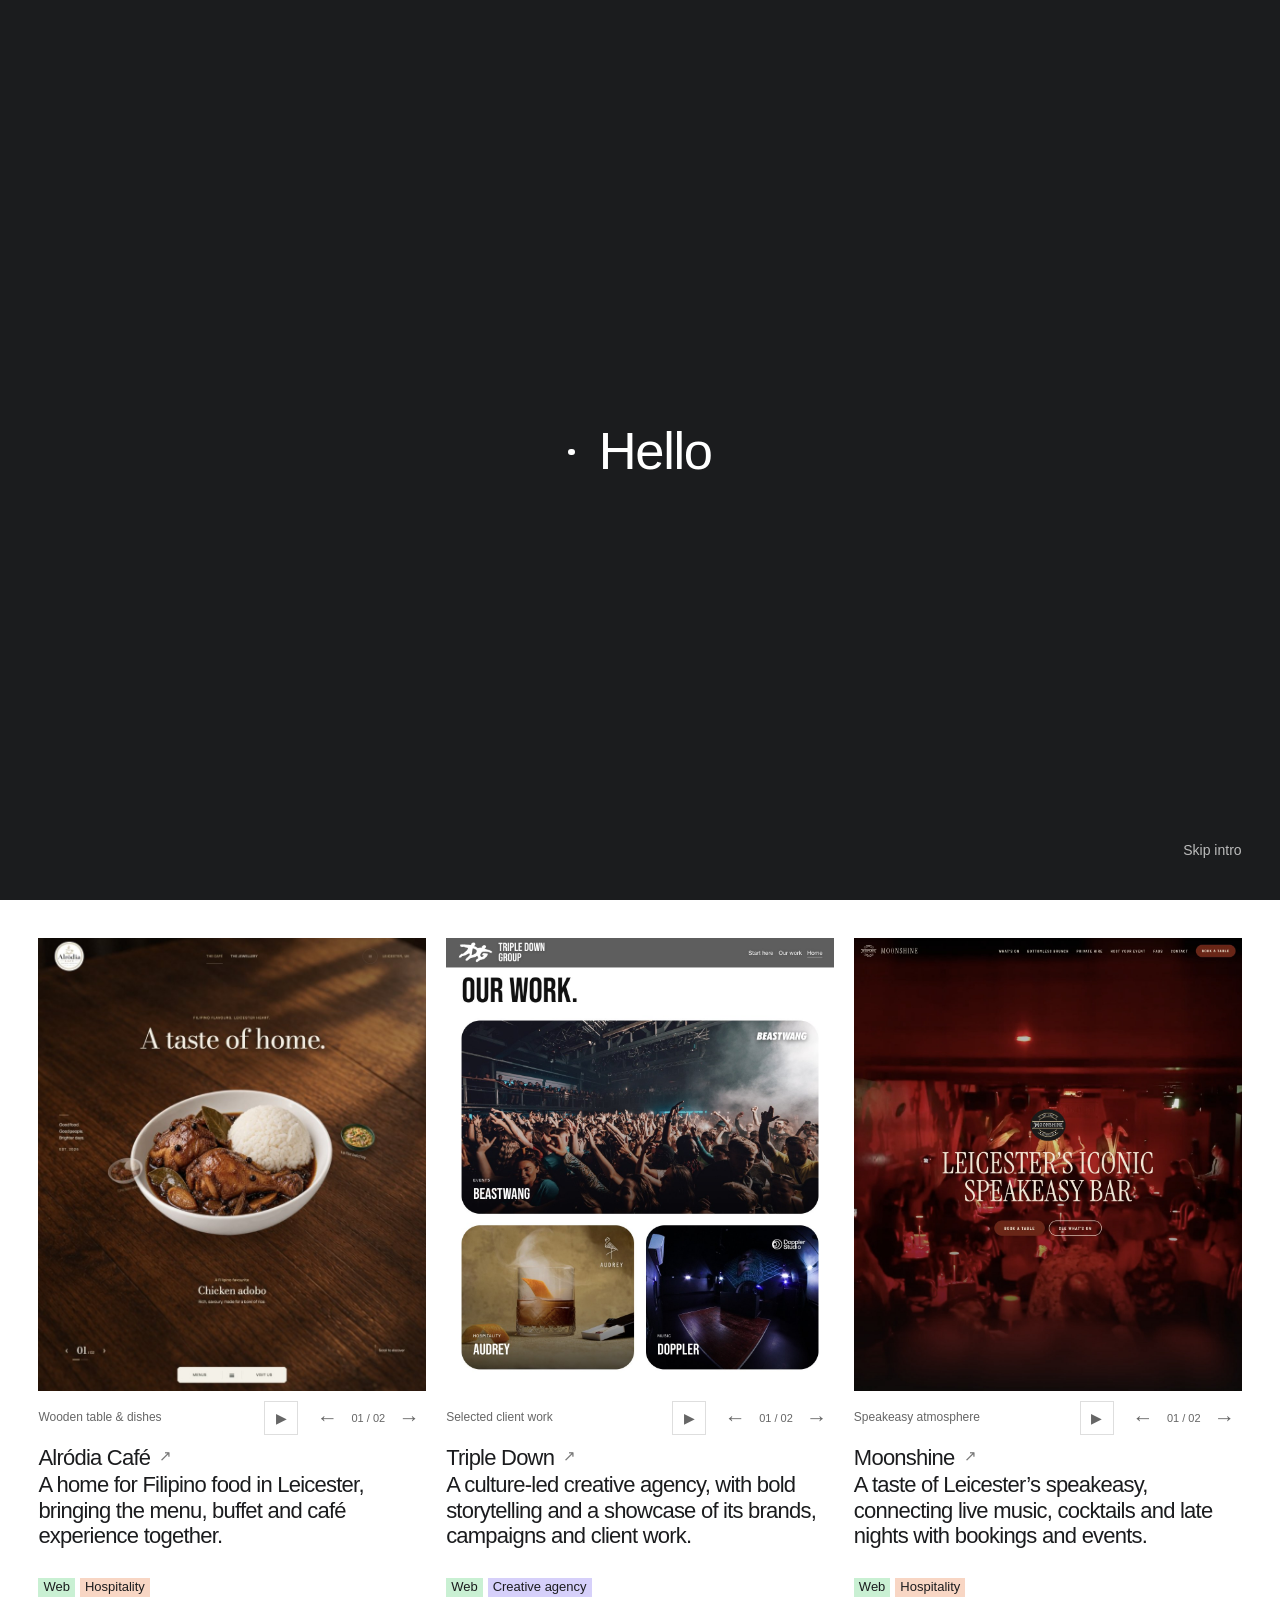
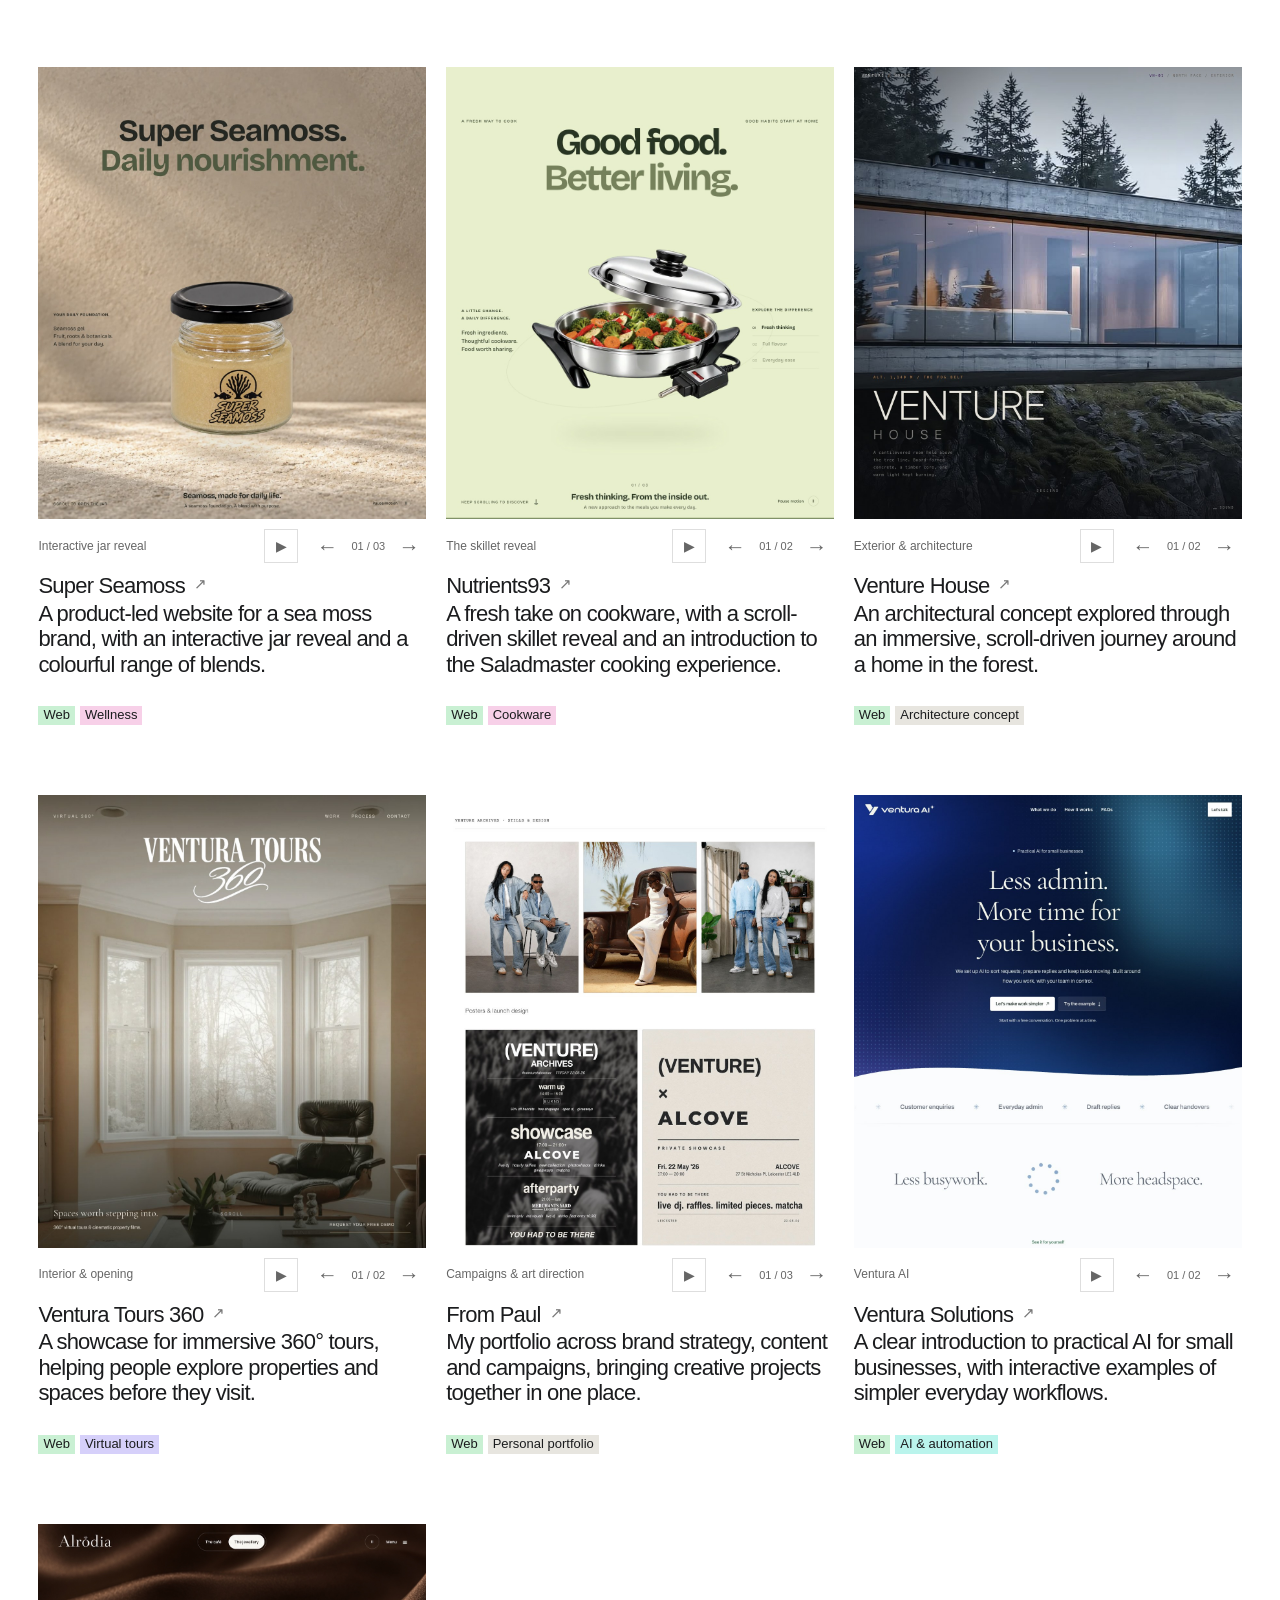
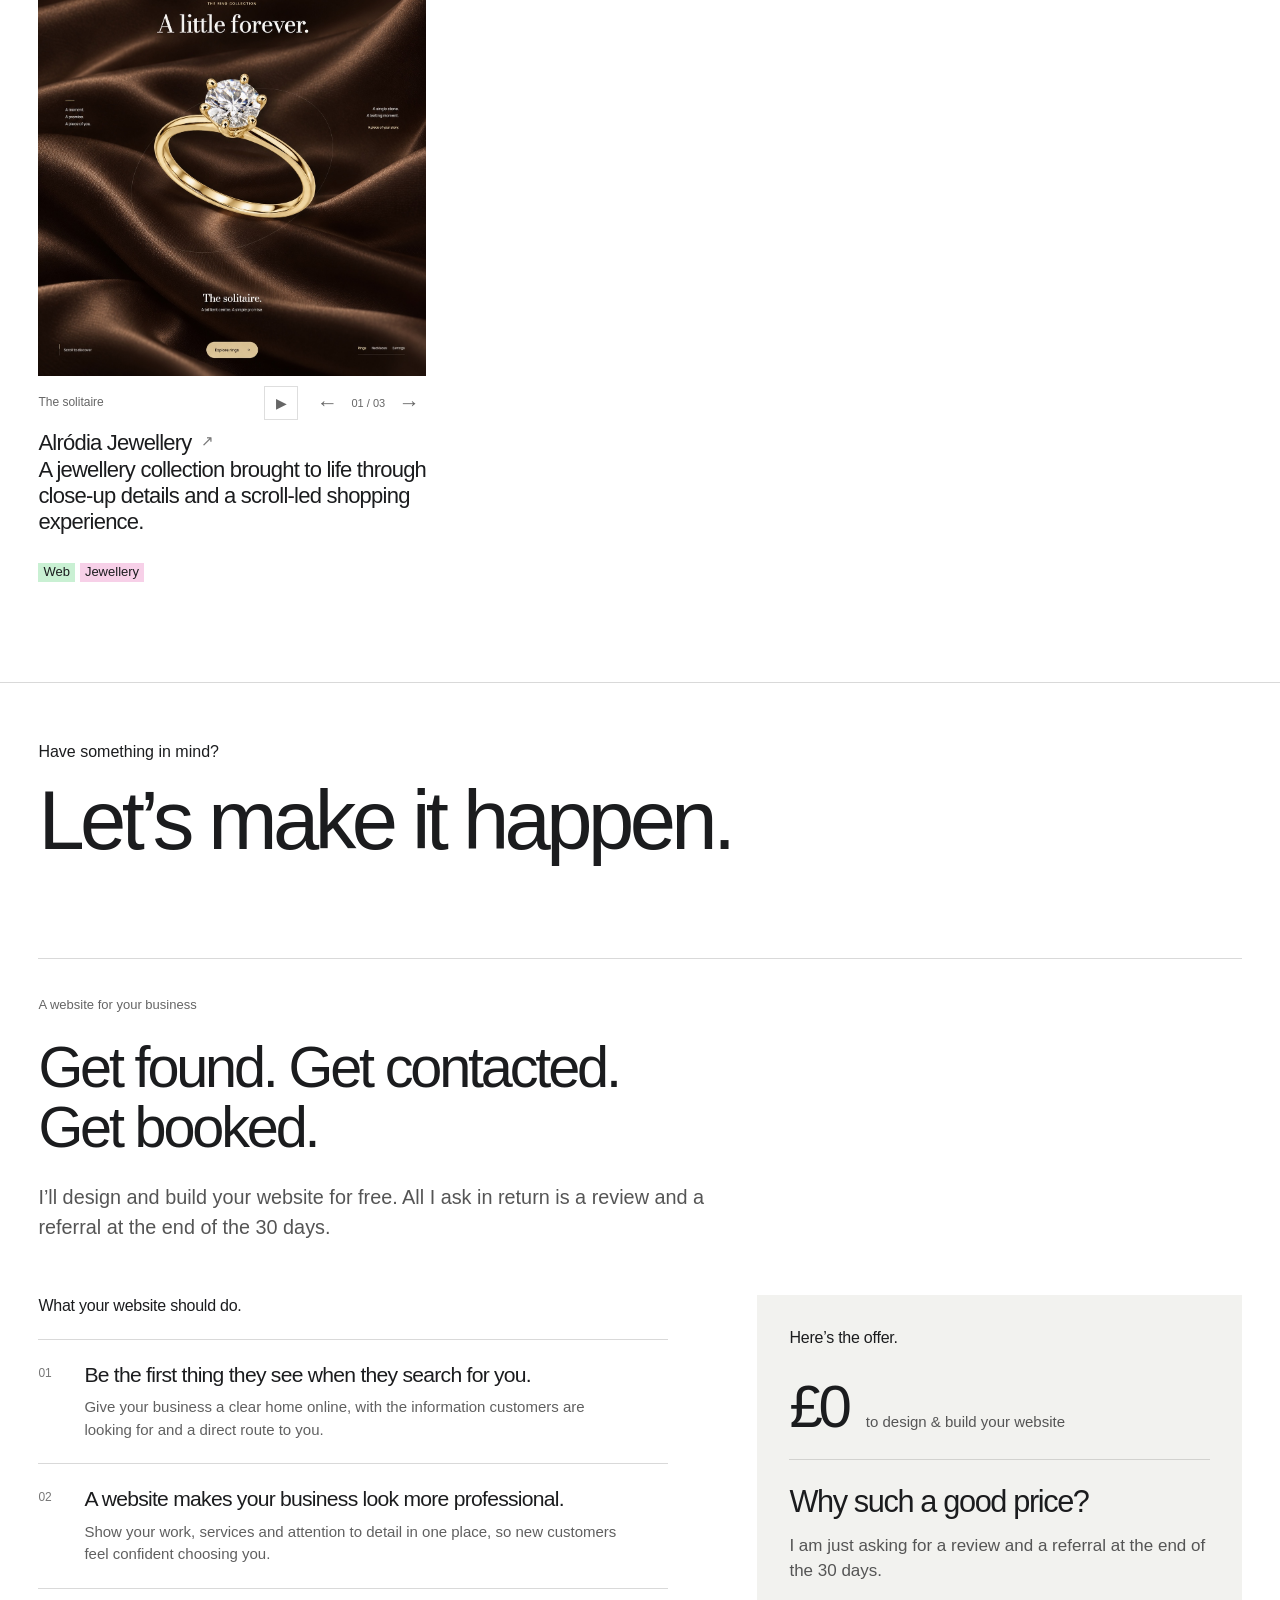
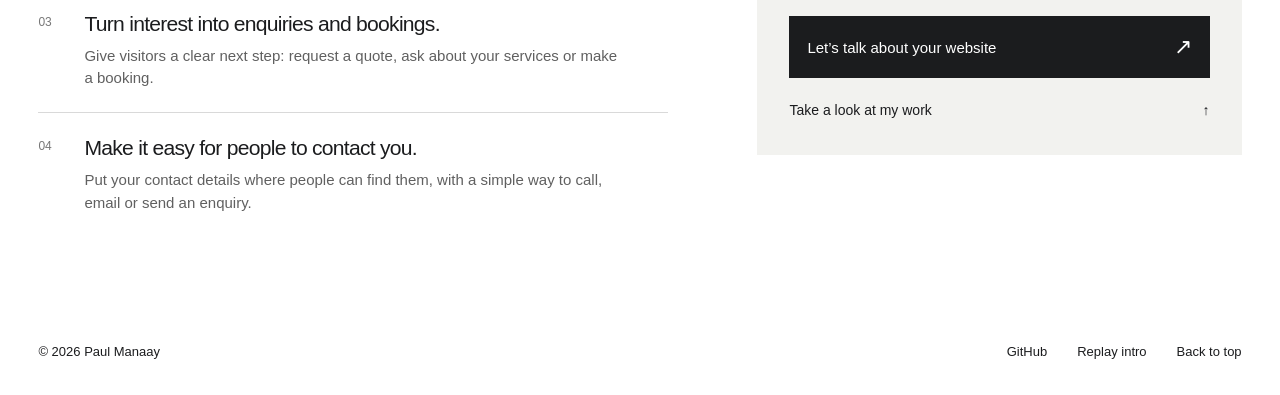
==== commit 26b2aa15: "Clarify review and referral timing in website offer" ====
--- a/index.html
+++ b/index.html
@@ -8,7 +8,7 @@
   <title>Paul Manaay | Selected websites</title>
   <link rel="icon" type="image/svg+xml" href="data:image/svg+xml,%3Csvg xmlns='http://www.w3.org/2000/svg' viewBox='0 0 64 64'%3E%3Crect width='64' height='64' rx='32' fill='%231b1c1e'/%3E%3Ctext x='32' y='43' fill='white' font-family='Arial,sans-serif' font-size='32' text-anchor='middle'%3EP%3C/text%3E%3C/svg%3E">
   <link rel="preload" as="image" href="assets/paul-studio.jpg" fetchpriority="high">
-  <link rel="stylesheet" href="style.css?v=studio-review-1">
+  <link rel="stylesheet" href="style.css?v=studio-review-2">
   <script src="app.js" defer></script>
 </head>
 <body>
@@ -134,7 +134,7 @@
         <div class="offer-heading">
           <p class="offer-eyebrow">A website for your business</p>
           <h2 id="offer-title">Get found. Get contacted.<br>Get booked.</h2>
-          <p class="offer-message">I’ll design and build your website for free. All I ask in return is a review and a referral.</p>
+          <p class="offer-message">I’ll design and build your website for free. All I ask in return is a review and a referral at the end of the 30 days.</p>
         </div>
 
         <div class="offer-content">
@@ -151,7 +151,7 @@
           <aside class="offer-pricing" aria-labelledby="offer-pricing-title">
             <h3 id="offer-pricing-title">Here’s the offer.</h3>
             <div class="offer-build"><strong>£0</strong><span>to design &amp; build your website</span></div>
-            <div class="offer-exchange"><p>All I ask in return:</p><strong>A review and a referral.</strong></div>
+            <div class="offer-exchange"><h4>Why such a good price?</h4><p>I am just asking for a review and a referral at the end of the 30 days.</p></div>
             <a class="offer-cta" href="mailto:frompaulxam@gmail.com?subject=Let%E2%80%99s%20talk%20about%20your%20website%20offer">Let’s talk about your website <span aria-hidden="true">↗</span></a>
             <a class="offer-work-link" href="#work">Take a look at my work <span aria-hidden="true">↑</span></a>
           </aside>
--- a/style.css
+++ b/style.css
@@ -51,4 +51,4 @@
 @media(max-width:800px){.offer-content{grid-template-columns:1fr;gap:35px;margin-top:38px}.offer-pricing{max-width:640px;width:100%}.offer-message{max-width:580px}.offer-painpoints h4{font-size:22px}}
 @media(max-width:480px){.offer{scroll-margin-top:24px;padding-top:28px}.offer-eyebrow{margin-bottom:22px}.offer-heading h2{font-size:39px}.offer-message{margin-top:22px;font-size:17px}.offer-painpoints li{gap:10px;grid-template-columns:22px 1fr;padding:21px 0}.offer-painpoints h4{font-size:21px}.offer-pricing{padding:25px 22px}}
 
-.offer-exchange{margin:25px 0 32px}.offer-exchange p{font-size:15px;line-height:1.5;color:#555;margin:0 0 12px}.offer-exchange strong{display:block;font-size:clamp(27px,2.4vw,38px);font-weight:400;line-height:1.1;letter-spacing:-.045em}
+.offer-exchange{margin:25px 0 32px}.offer-exchange p{font-size:17px;line-height:1.5;color:#555;margin:0}.offer-exchange h4{font-size:clamp(27px,2.4vw,38px);font-weight:400;line-height:1.1;letter-spacing:-.045em;margin:0 0 14px}
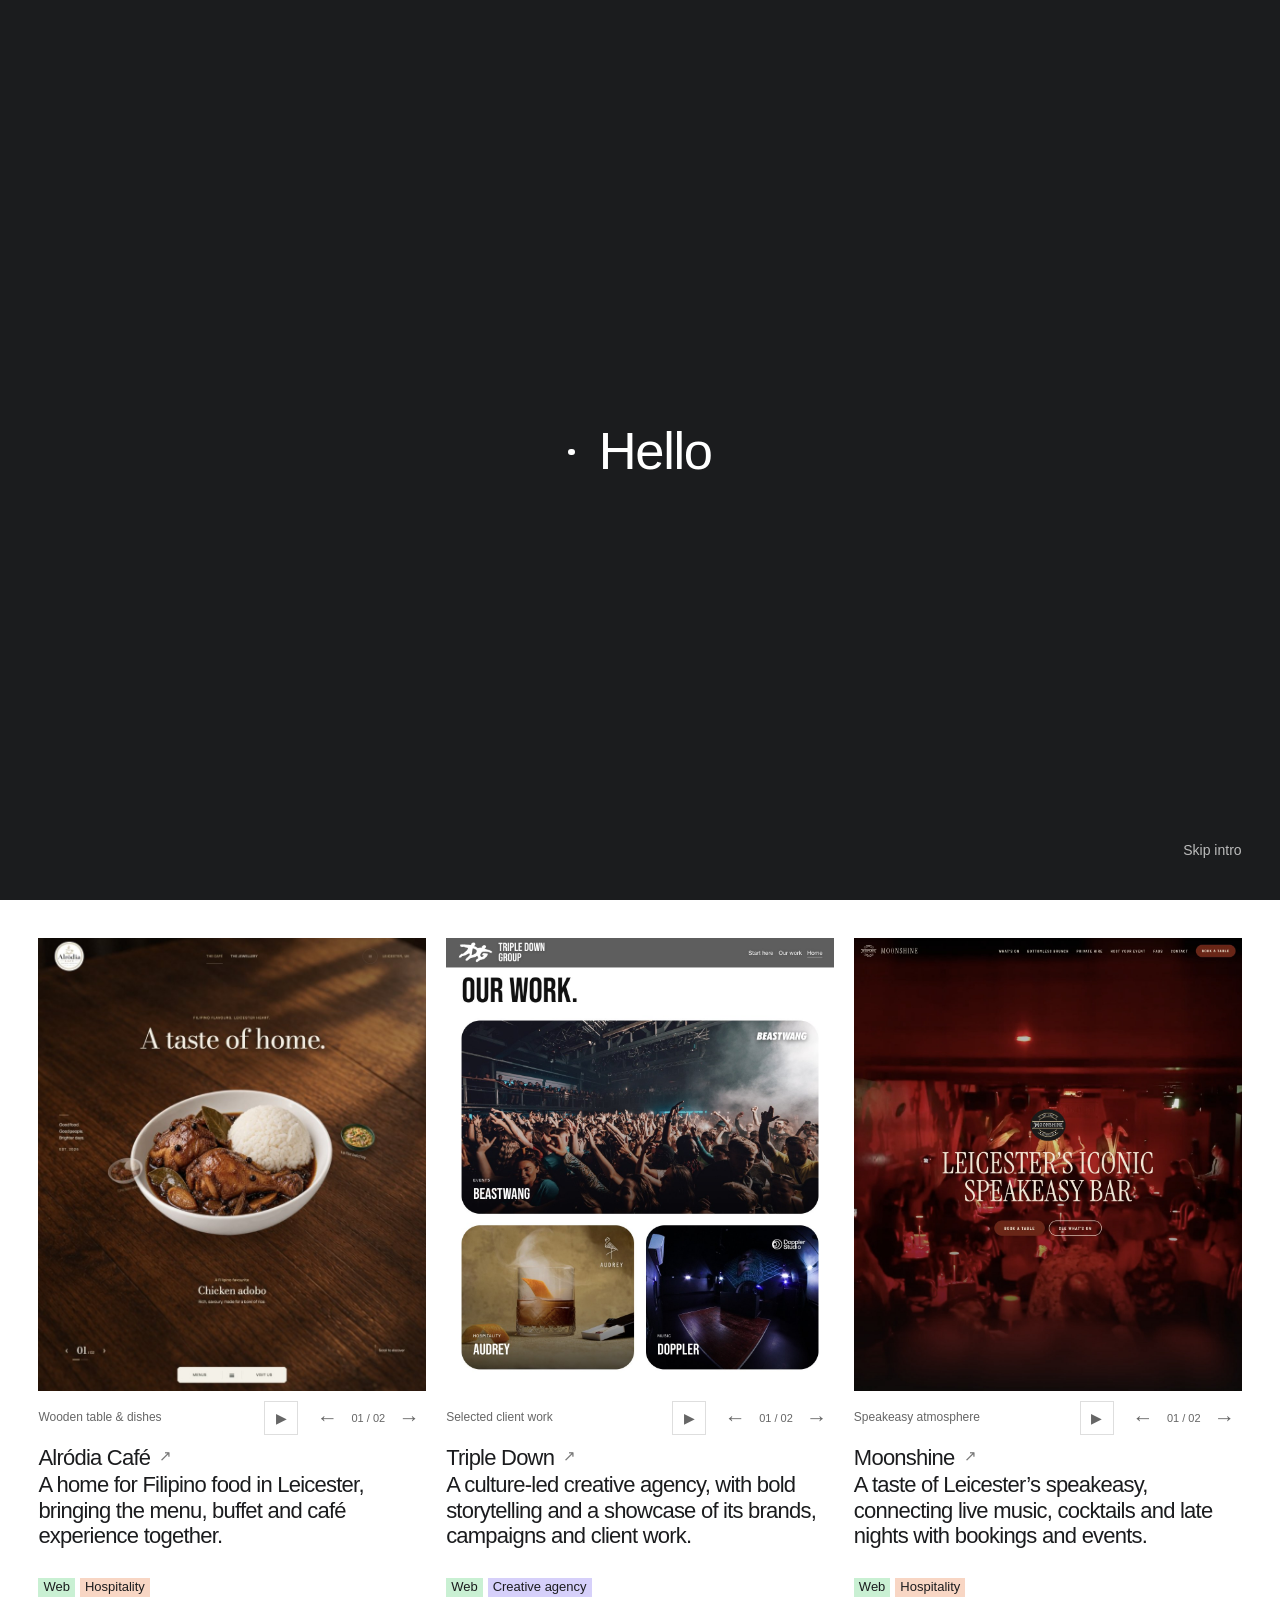
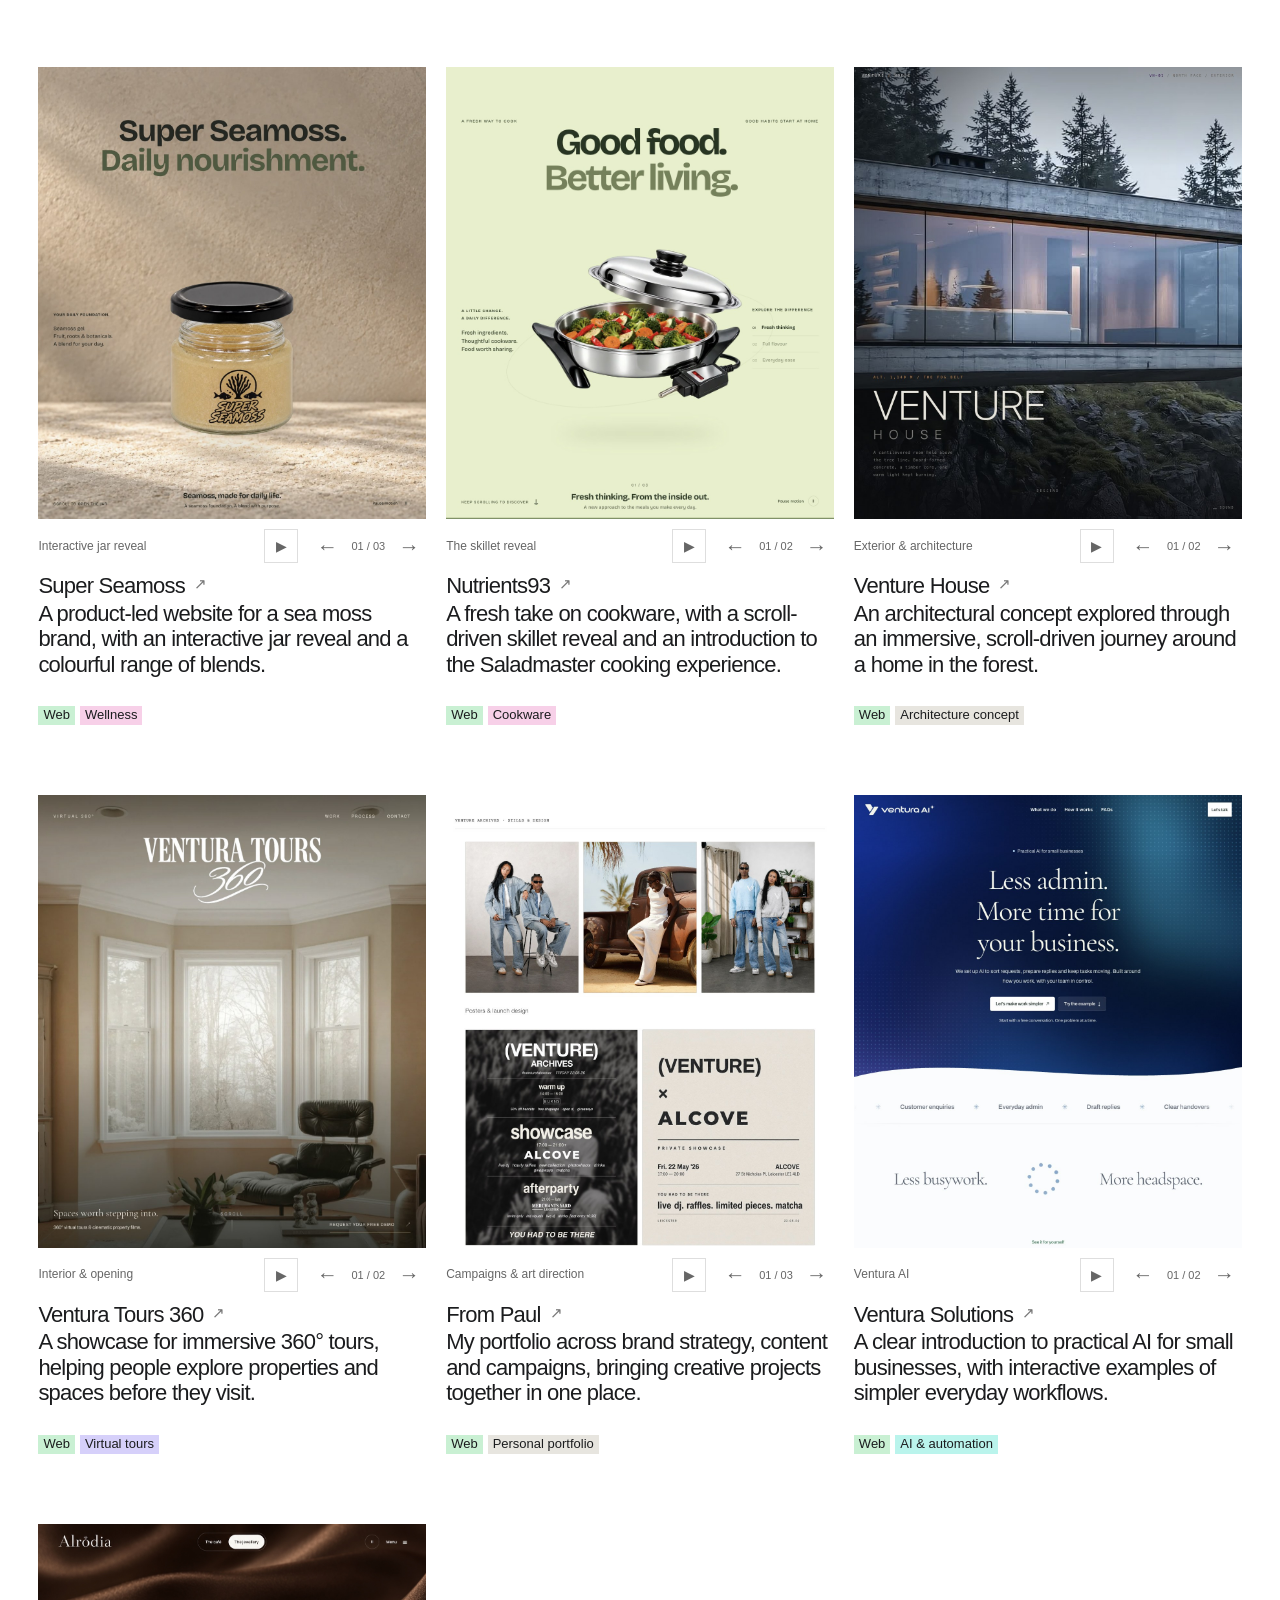
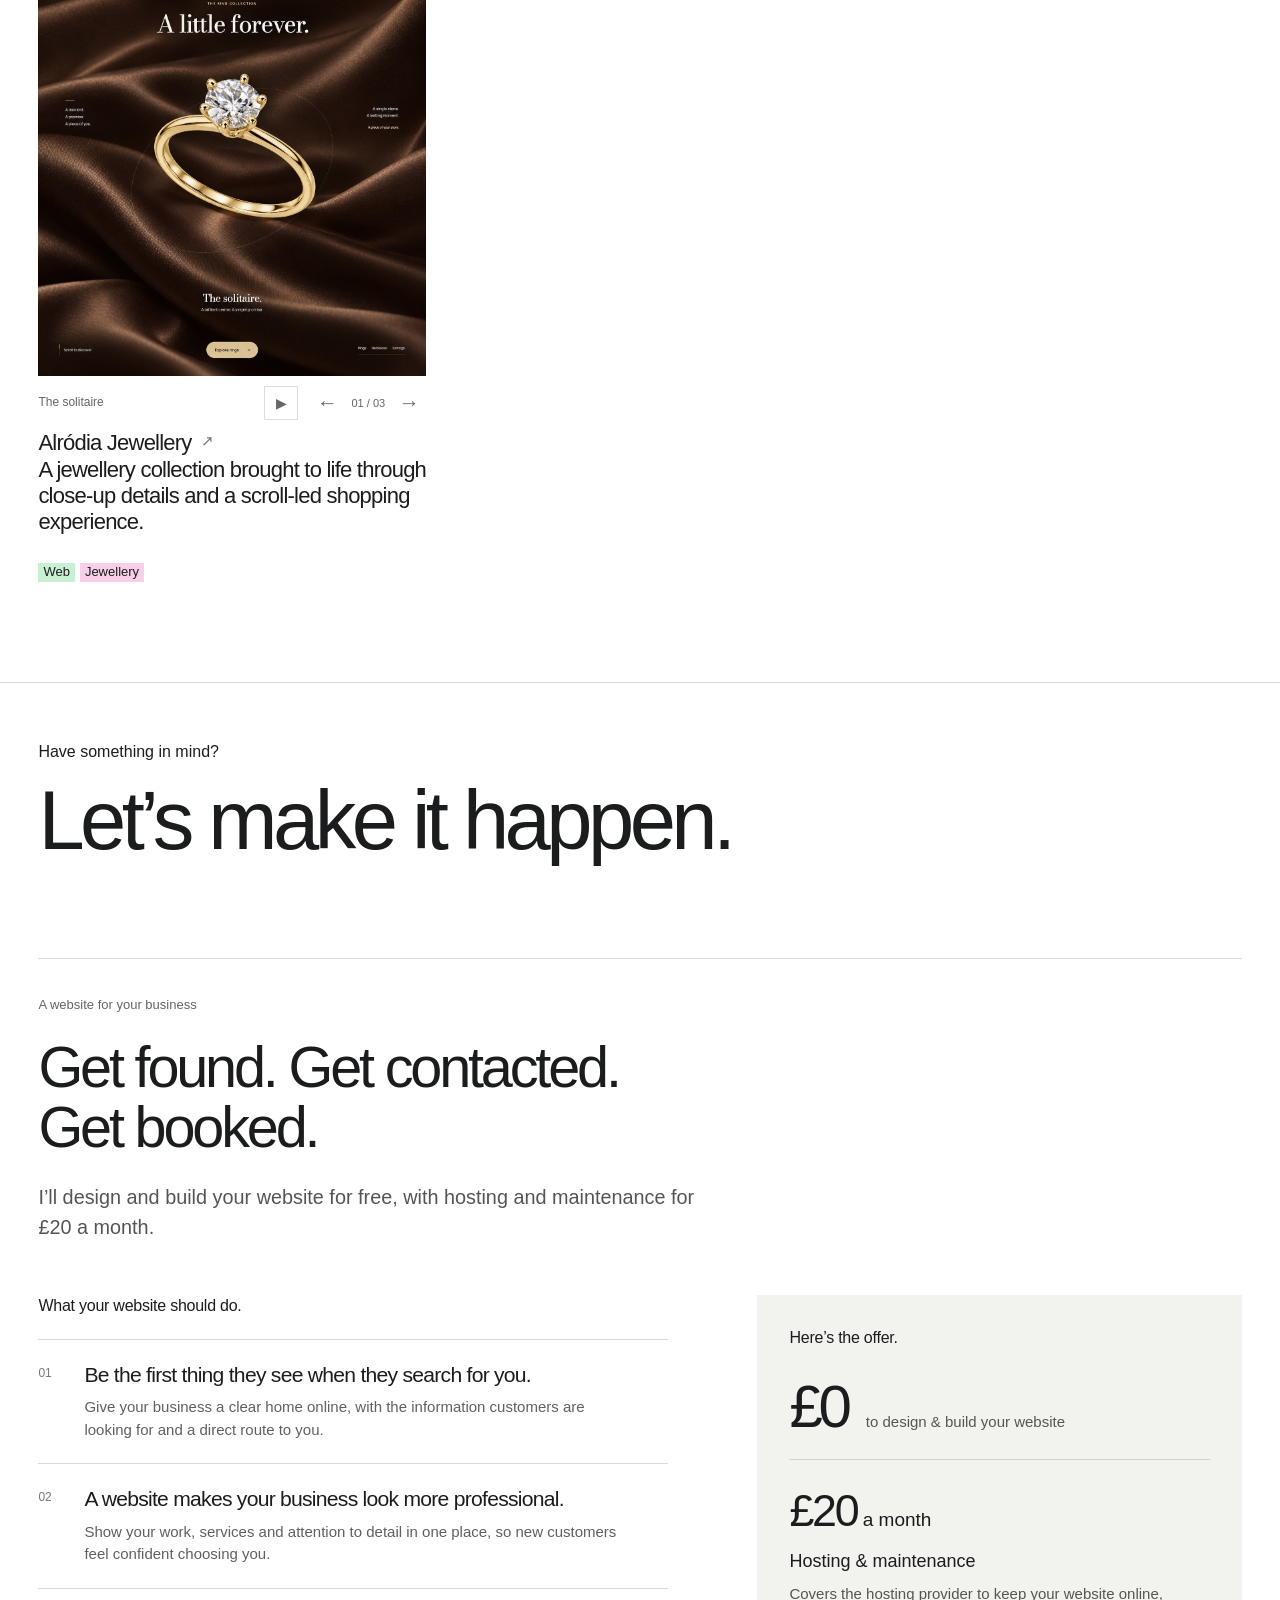
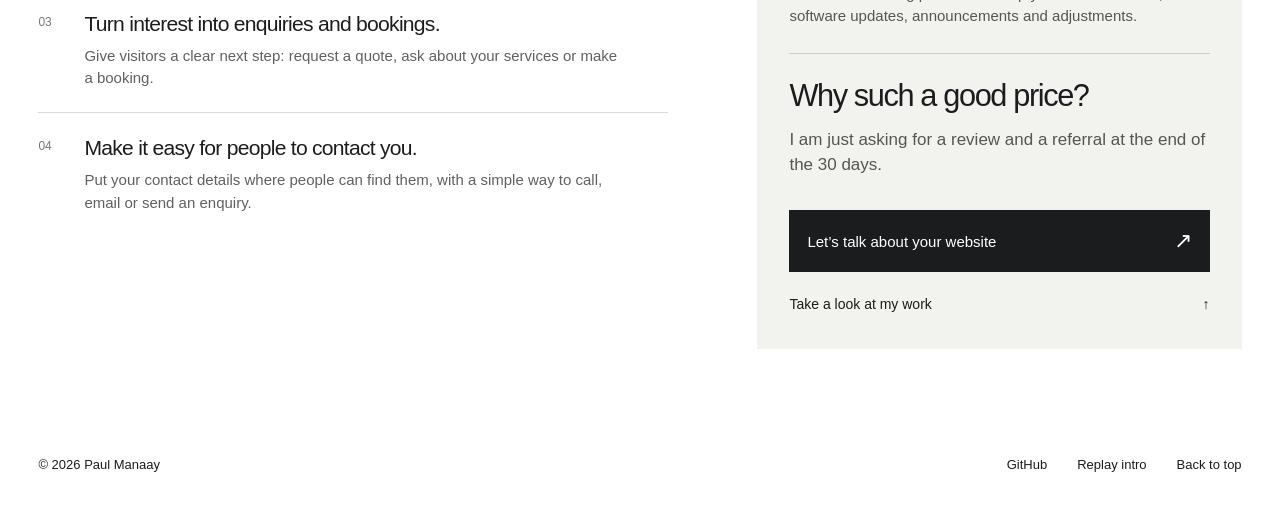
==== commit 2b98a7cd: "Restore monthly hosting and maintenance price" ====
--- a/index.html
+++ b/index.html
@@ -8,7 +8,7 @@
   <title>Paul Manaay | Selected websites</title>
   <link rel="icon" type="image/svg+xml" href="data:image/svg+xml,%3Csvg xmlns='http://www.w3.org/2000/svg' viewBox='0 0 64 64'%3E%3Crect width='64' height='64' rx='32' fill='%231b1c1e'/%3E%3Ctext x='32' y='43' fill='white' font-family='Arial,sans-serif' font-size='32' text-anchor='middle'%3EP%3C/text%3E%3C/svg%3E">
   <link rel="preload" as="image" href="assets/paul-studio.jpg" fetchpriority="high">
-  <link rel="stylesheet" href="style.css?v=studio-review-2">
+  <link rel="stylesheet" href="style.css?v=studio-review-3">
   <script src="app.js" defer></script>
 </head>
 <body>
@@ -134,7 +134,7 @@
         <div class="offer-heading">
           <p class="offer-eyebrow">A website for your business</p>
           <h2 id="offer-title">Get found. Get contacted.<br>Get booked.</h2>
-          <p class="offer-message">I’ll design and build your website for free. All I ask in return is a review and a referral at the end of the 30 days.</p>
+          <p class="offer-message">I’ll design and build your website for free, with hosting and maintenance for £20 a month.</p>
         </div>
 
         <div class="offer-content">
@@ -151,6 +151,7 @@
           <aside class="offer-pricing" aria-labelledby="offer-pricing-title">
             <h3 id="offer-pricing-title">Here’s the offer.</h3>
             <div class="offer-build"><strong>£0</strong><span>to design &amp; build your website</span></div>
+            <div class="offer-monthly"><h4><strong>£20</strong> a month</h4><p class="offer-monthly-label">Hosting &amp; maintenance</p><p>Covers the hosting provider to keep your website online, software updates, announcements and adjustments.</p></div>
             <div class="offer-exchange"><h4>Why such a good price?</h4><p>I am just asking for a review and a referral at the end of the 30 days.</p></div>
             <a class="offer-cta" href="mailto:frompaulxam@gmail.com?subject=Let%E2%80%99s%20talk%20about%20your%20website%20offer">Let’s talk about your website <span aria-hidden="true">↗</span></a>
             <a class="offer-work-link" href="#work">Take a look at my work <span aria-hidden="true">↑</span></a>
--- a/style.css
+++ b/style.css
@@ -52,3 +52,5 @@
 @media(max-width:480px){.offer{scroll-margin-top:24px;padding-top:28px}.offer-eyebrow{margin-bottom:22px}.offer-heading h2{font-size:39px}.offer-message{margin-top:22px;font-size:17px}.offer-painpoints li{gap:10px;grid-template-columns:22px 1fr;padding:21px 0}.offer-painpoints h4{font-size:21px}.offer-pricing{padding:25px 22px}}
 
 .offer-exchange{margin:25px 0 32px}.offer-exchange p{font-size:17px;line-height:1.5;color:#555;margin:0}.offer-exchange h4{font-size:clamp(27px,2.4vw,38px);font-weight:400;line-height:1.1;letter-spacing:-.045em;margin:0 0 14px}
+
+.offer-monthly{padding:25px 0;border-bottom:1px solid #ccc}.offer-monthly h4{font-size:19px;font-weight:400;margin:0 0 12px}.offer-monthly h4 strong{font-size:clamp(38px,3.5vw,52px);font-weight:400;letter-spacing:-.05em}.offer-monthly p{font-size:15px;line-height:1.5;color:#555;margin:0}.offer-monthly .offer-monthly-label{font-size:18px;color:var(--ink);margin-bottom:8px}
